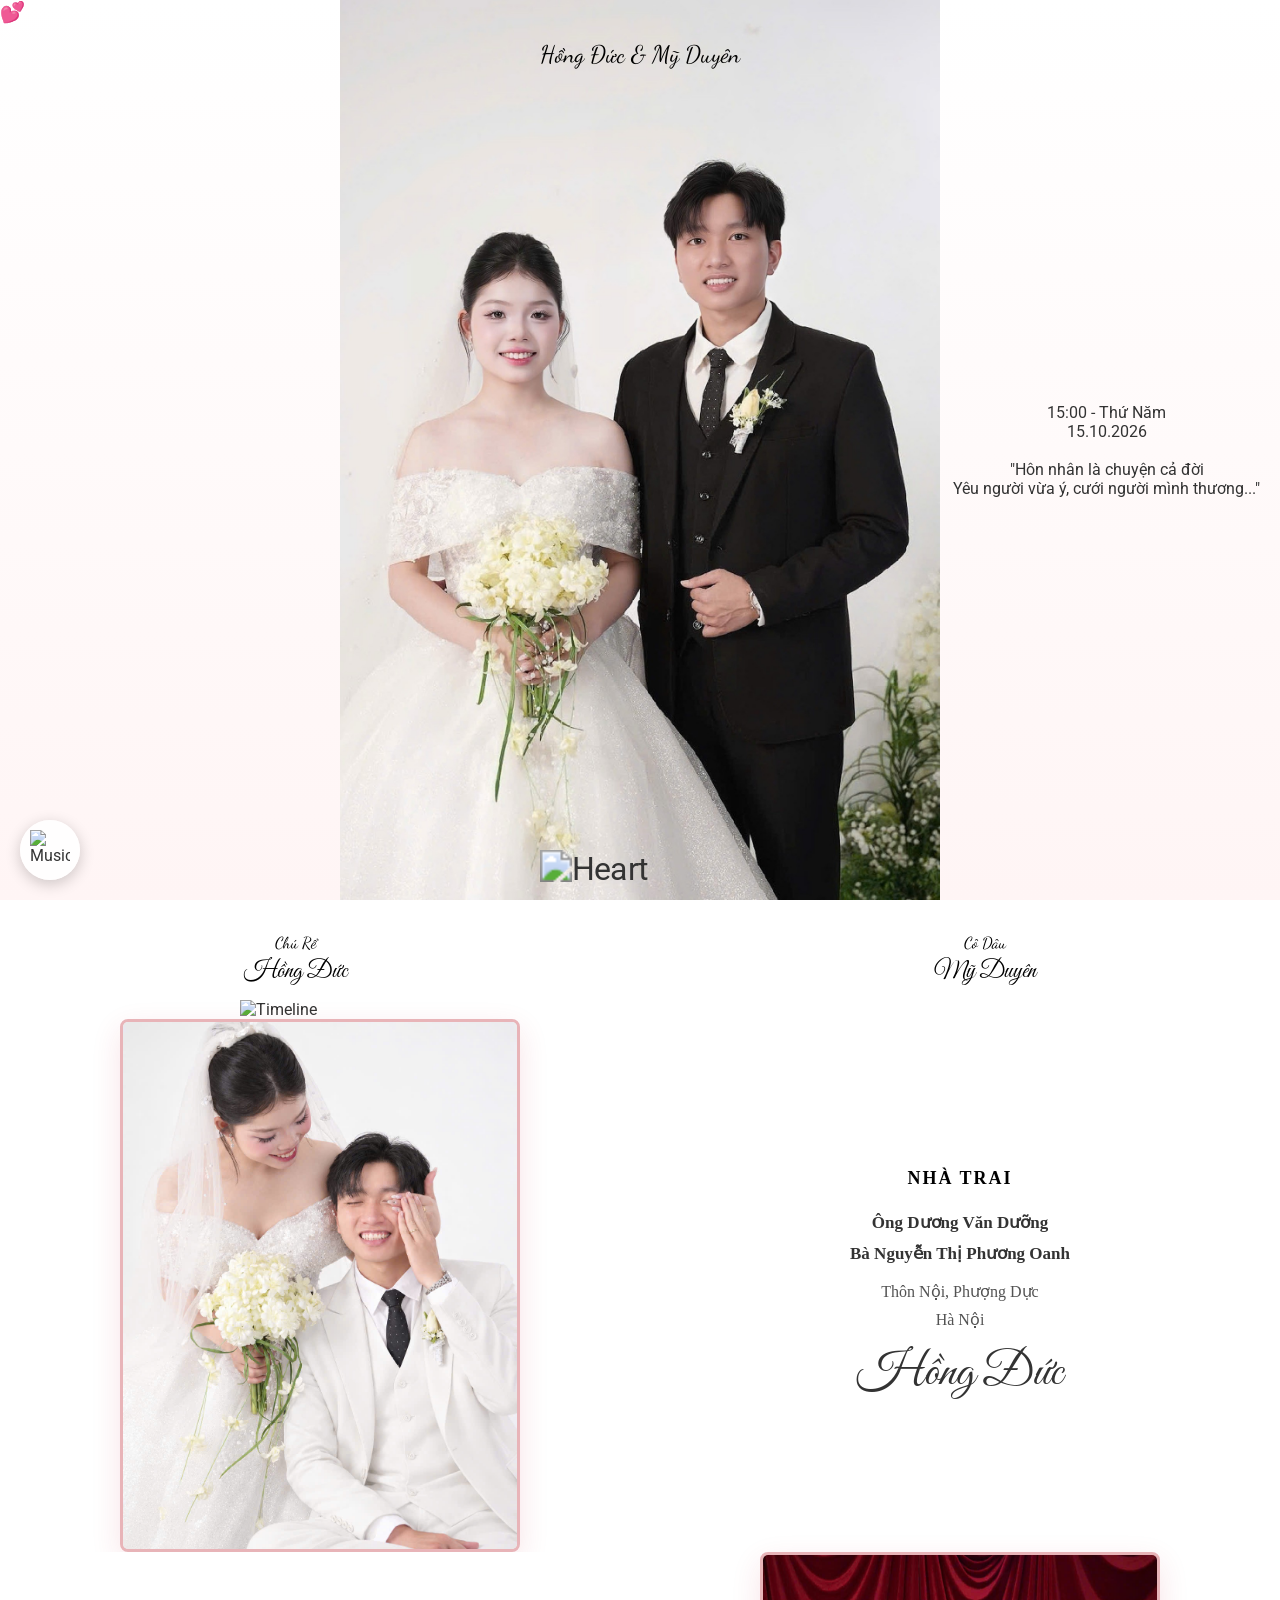
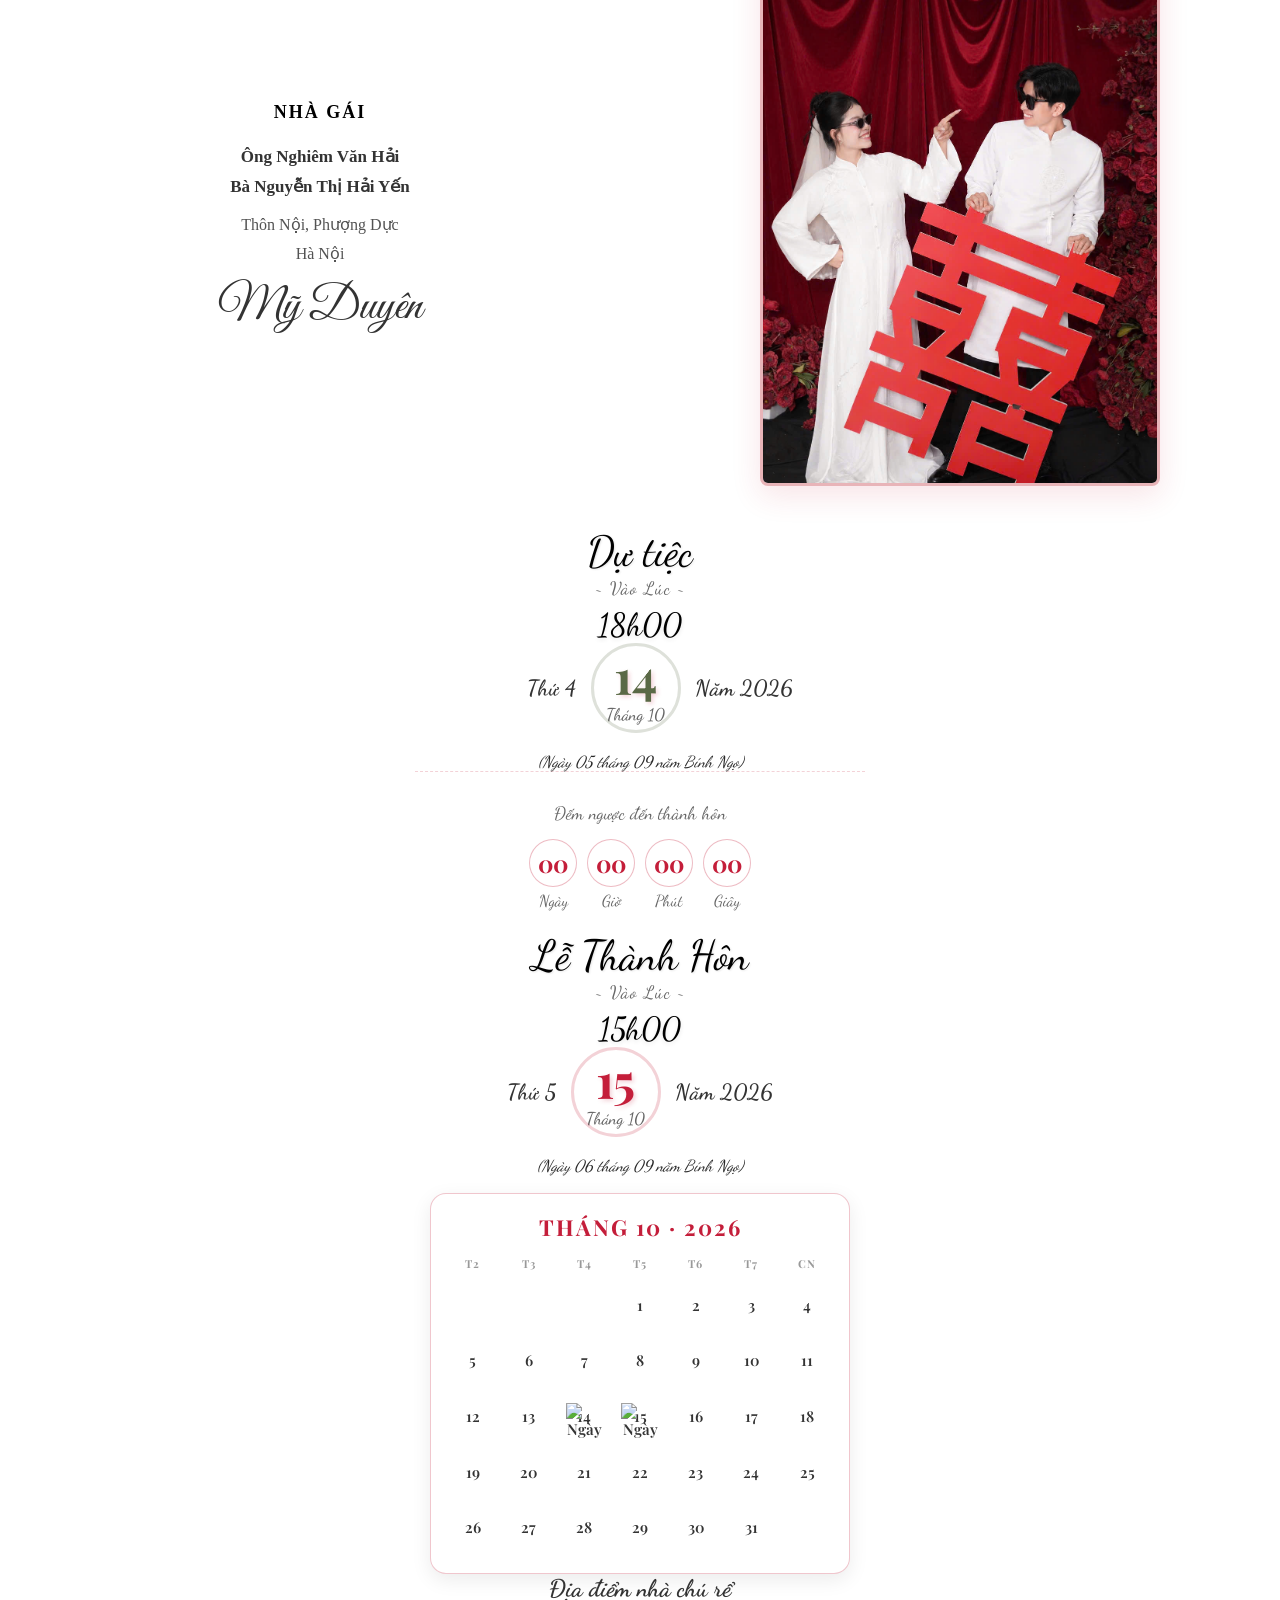
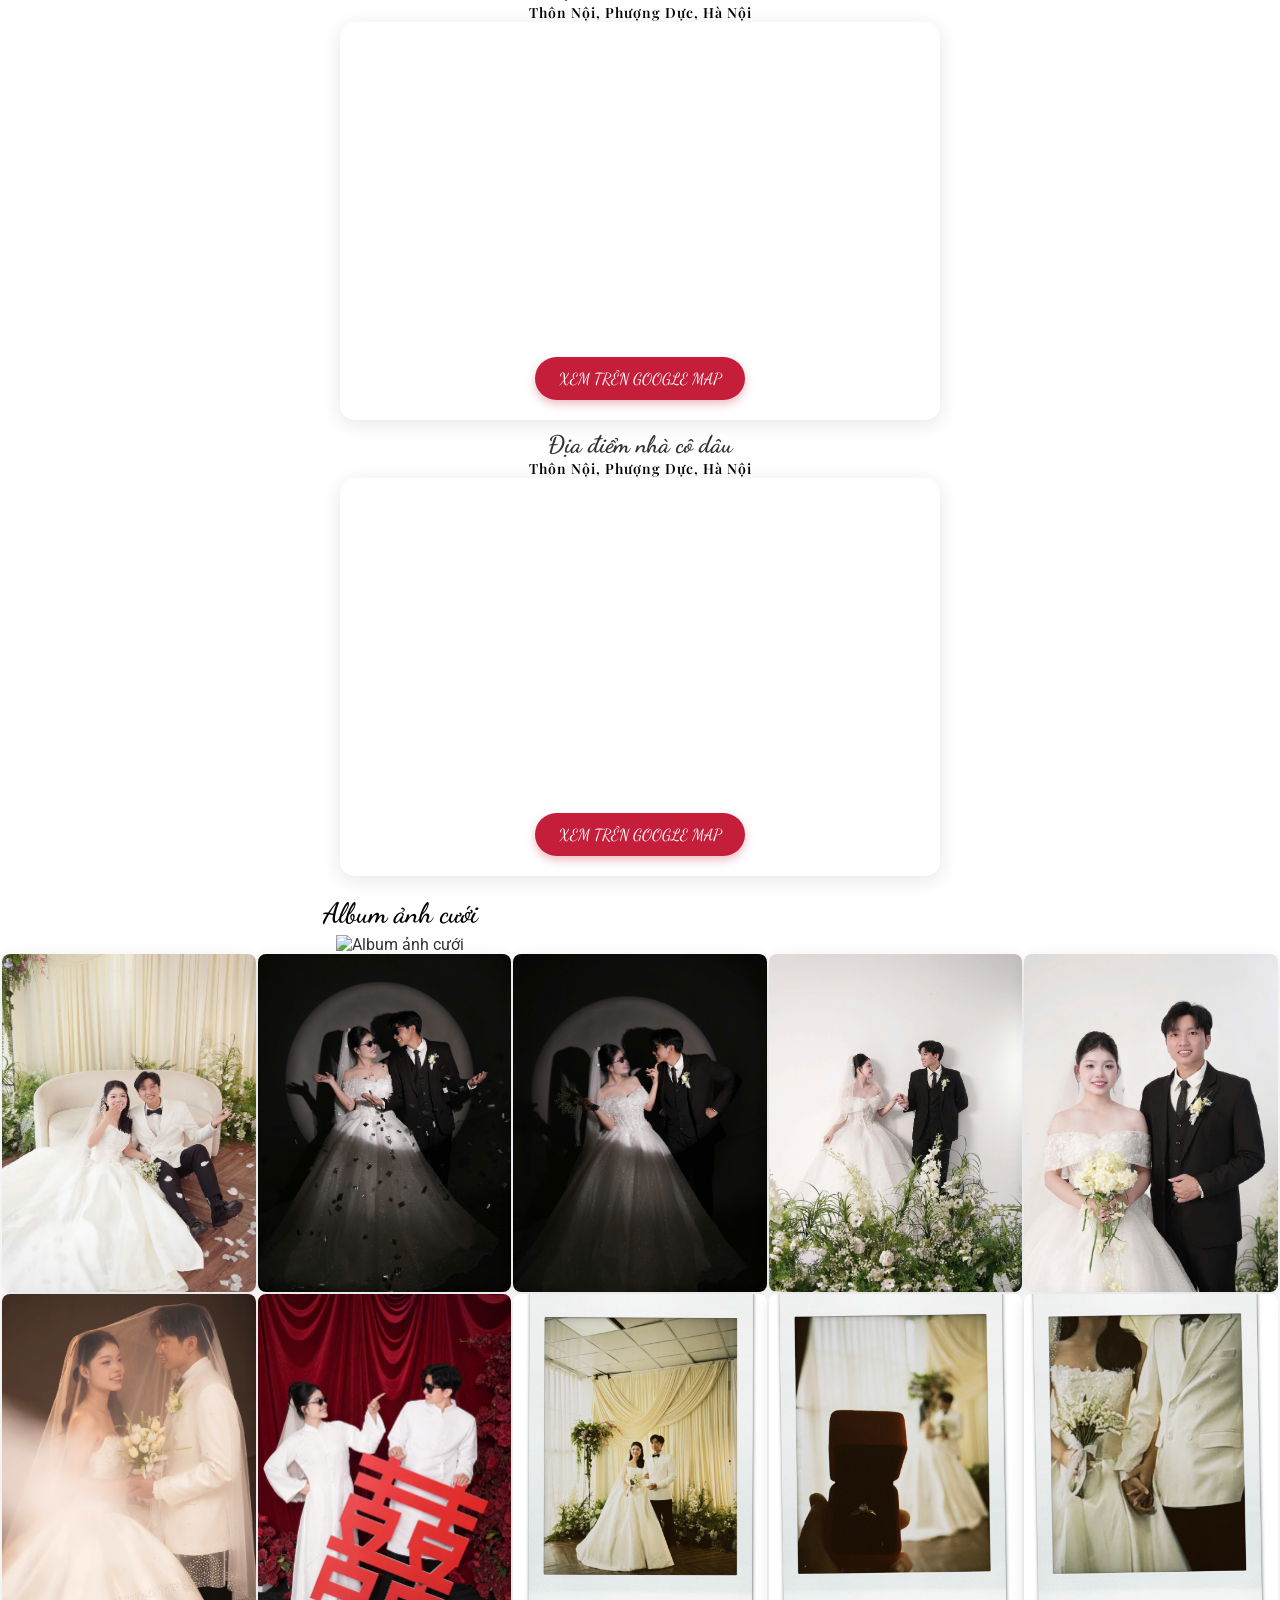
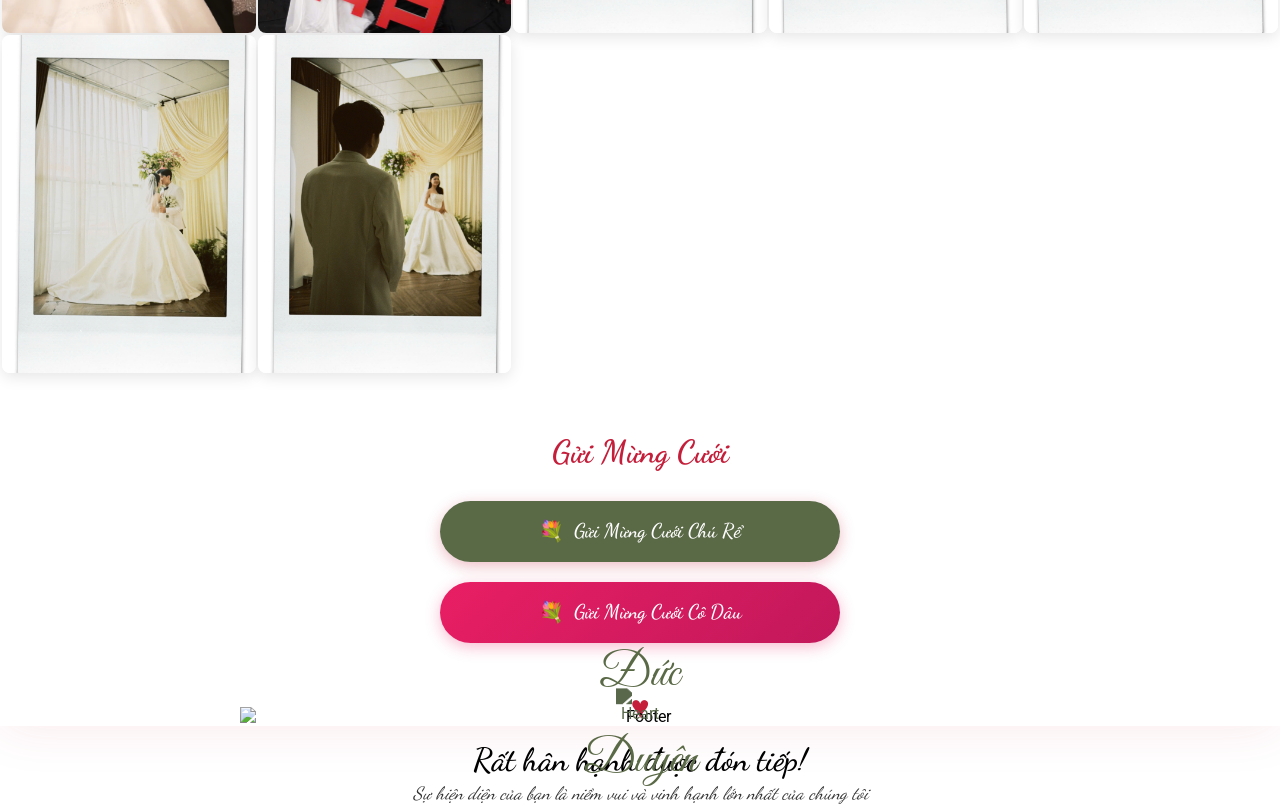
==== index.html @ 91f25817 "1" ====
<!DOCTYPE html>
<html lang="vi">
<head>
    <meta charset="UTF-8">
    <meta name="viewport" content="width=device-width, initial-scale=1.0">
    
    <!-- SEO Meta Tags -->
    <meta name="description" content="Thiệp cưới online của Đức & Duyên - 15.10.2026">
    <meta name="keywords" content="thiệp cưới, thư mời cưới, Hồng Đức, Mỹ Duyên, đám cưới 2026, wedding invitation, lễ thành hôn">
    <meta name="author" content="Dương Hồng Đức & Nghiêm Thị Mỹ Duyên">
    <meta name="robots" content="index, follow">
    
    <!-- Open Graph Meta Tags (Facebook, Messenger, LinkedIn) -->
    <meta property="og:site_name" content="Thư mời cưới Hồng Đức & Mỹ Duyên">
    <meta property="og:title" content="Thư Mời Cưới Hồng Đức & Mỹ Duyên - 15/10/2026">
    <meta property="og:description" content="Hân hạnh kính mời quý khách tham dự lễ thành hôn vào lúc 15:00 Thứ Năm, ngày 15/10/2026. Trân trọng kính mời!">
    <meta property="og:type" content="website">
    <!-- <meta property="og:url" content="https://namnvhustsoict.github.io/wedding/"> -->
    <!-- <meta property="og:image" content="https://namnvhustsoict.github.io/wedding/images/preload.jpg"> -->
    <!-- <meta property="og:image:secure_url" content="https://namnvhustsoict.github.io/wedding/images/preload.jpg"> -->
    <meta property="og:image:type" content="image/jpeg">
    <!-- <link rel="icon" href="https://namnvhustsoict.github.io/wedding/images/preload.jpg" sizes="16x16"> -->
    <meta property="og:image:alt" content="Ảnh cưới Dương Hồng Đức và Nghiêm Thị Mỹ Duyên - Lễ thành hôn 15/10/2026">
    <meta property="og:locale" content="vi_VN">
  

    <!-- Facebook App ID (Optional - helps with insights) -->
    <meta property="fb:app_id" content="">
    
    <!-- Twitter Card Meta Tags -->
    <meta name="twitter:card" content="summary_large_image">
    <meta name="twitter:title" content="Thư Mời Cưới Hồng Đức & Mỹ Duyên - 15/10/2026">
    <meta name="twitter:description" content="Hân hạnh kính mời quý khách tham dự lễ thành hôn vào lúc 15:00 Thứ Năm, ngày 15/10/2026. Trân trọng kính mời!">
    <!-- <meta name="twitter:image" content="https://namnvhustsoict.github.io/wedding/images/preload.jpg"> -->
    <meta name="twitter:image:alt" content="Ảnh cưới Dương Hồng Đức và Nghiêm Thị Mỹ Duyên">
    
    <!-- Additional Meta Tags -->
    <meta name="theme-color" content="#ffffff">
    <!-- <link rel="canonical" href="https://namnvhustsoict.github.io/wedding/"> -->
    
    <!-- Favicon -->
    <!-- <link rel="icon" type="image/jpeg" href="https://namnvhustsoict.github.io/wedding/images/preload.jpg">
    <link rel="apple-touch-icon" href="https://namnvhustsoict.github.io/wedding/images/preload.jpg"> -->
    
    <title>Thiệp Cưới - Đức & Duyên</title>
    
    <!-- Preload Critical Images -->
    <link rel="preload" as="image" href="images/1(6).jpg">



    <link rel="stylesheet" href="css/style.css">
    <link rel="preconnect" href="https://fonts.googleapis.com">
    <link rel="preconnect" href="https://fonts.gstatic.com" crossorigin>
    <link href="https://fonts.googleapis.com/css2?family=Dancing+Script:wght@400;500;600;700&family=Great+Vibes&family=Playfair+Display:wght@400;700&family=Roboto:wght@300;400;500&display=swap" rel="stylesheet">

    <style>
        /* CSS Cao cấp với đầy đủ Animation */
        * {
            margin: 0;
            padding: 0;
            box-sizing: border-box;
        }
        
        body {
            font-family: 'Roboto', sans-serif;
            background: linear-gradient(135deg, #ffffff 0%, #ffffff 100%);
            color: #333;
            overflow-x: hidden;
        }
        
        .container {
            max-width: 100%;
            margin: 0 auto;
            
            box-shadow: 0 0 50px rgba(196, 30, 58, 0.1);
            position: relative;
            transition: filter 0.5s;
        }
        
        .container.blur {
            filter: blur(10px);
        }
        
        /* Loading Overlay */
        .loading-overlay {
            position: fixed;
            top: 0;
            left: 0;
            width: 100%;
            height: 100%;
            background: #fff;
            z-index: 9999;
            display: flex;
            align-items: center;
            justify-content: center;
            flex-direction: column;
            animation: fadeOut 1s 2s forwards;
        }
        
        .loading-overlay h2 {
            font-family: 'Great Vibes', cursive;
            font-size: 48px;
            color: #c41e3a;
            margin-bottom: 20px;
            animation: pulse 2s infinite;
        }
        
        .loader {
            width: 50px;
            height: 50px;
            border: 4px solid #f3f3f3;
            border-top: 4px solid #c41e3a;
            border-radius: 50%;
            animation: spin 1s linear infinite;
        }
        
        .countdown-inline .separator {
            color: #999;
            margin: 0 6px;
        }
        
        @keyframes fadeInUp {
            from {
                opacity: 0;
                transform: translateY(30px);
            }
            to {
                opacity: 1;
                transform: translateY(0);
            }
        }
        
        @keyframes pulseText {
            0%, 100% {
                opacity: 0.6;
                transform: scale(1);
            }
            50% {
                opacity: 1;
                transform: scale(1.05);
            }
        }
        
        /* Button để đóng popup sau khi xem */
        .btn-close-popup {
            background: #c41e3a;
            color: #fff;
            padding: 15px 50px;
            border: none;
            border-radius: 50px;
            font-size: 18px;
            font-weight: 500;
            cursor: pointer;
            position: absolute;
            bottom: 30px;
            left: 50%;
            transform: translateX(-50%);
            opacity: 0;
            visibility: hidden;
            transition: all 0.5s;
            box-shadow: 0 5px 20px rgba(196, 30, 58, 0.5);
        }
        
        .btn-close-popup:hover {
            background: #a01830;
            transform: translateX(-50%) scale(1.05);
        }
        
        .envelope-container.opened ~ .btn-close-popup {
            opacity: 1;
            visibility: visible;
            animation: slideUpFade 0.8s 1s backwards;
        }
        
        @keyframes slideUpFade {
            from {
                opacity: 0;
                transform: translateY(20px);
            }
            to {
                opacity: 1;
                transform: translateY(0);
            }
        }
        
        .btn-open {
            background: #c41e3a;
            color: #fff;
            padding: 12px 40px;
            border: none;
            border-radius: 30px;
            font-size: 16px;
            cursor: pointer;
            margin-top: 20px;
            transition: all 0.3s;
            position: relative;
            z-index: 20;
            animation: pulseButton 1.5s infinite;
            box-shadow: 0 4px 15px rgba(196, 30, 58, 0.3);
        }
        
        .btn-open:hover {
            background: #a01830;
            transform: scale(1.1);
            animation: none;
            box-shadow: 0 6px 20px rgba(196, 30, 58, 0.6);
        }
        
        @keyframes pulseButton {
            0%, 100% {
                transform: scale(1);
                box-shadow: 0 4px 15px rgba(196, 30, 58, 0.3);
            }
            50% {
                transform: scale(1.05);
                box-shadow: 0 6px 20px rgba(196, 30, 58, 0.6);
            }
        }
        
        /* Floating Hearts Background */
        .hearts-container {
            position: fixed;
            top: 0;
            left: 0;
            width: 100%;
            height: 100%;
            pointer-events: none;
            overflow: hidden;
            z-index: 1;
        }
        
        .heart {
            position: absolute;
            font-size: 20px;
            color: rgba(196, 30, 58, 0.3);
            animation: floatHeart 10s infinite ease-in-out;
        }
        
        
        
        /* Hero Section - Giống thiệp_opened.png */
        .hero {
            background: linear-gradient(to bottom, #fff 0%, #fff5f5 100%);
            min-height: 100vh;
            display: flex;
            flex-direction: column;
            justify-content: center;
            align-items: center;
            text-align: center;
            padding: 40px 20px;
            position: relative;
        }
        
        /* Góc trang trí chữ Hỷ */
        .hero-corners {
            position: absolute;
            width: 100%;
            height: 100%;
            pointer-events: none;
        }
        
        .corner-decoration {
            position: absolute;
            font-size: 80px;
            color: rgba(212, 175, 55, 0.3);
            font-family: serif;
        }
        
        .corner-decoration.top-left {
            top: 20px;
            left: 20px;
        }
        
        .corner-decoration.top-right {
            top: 20px;
            right: 20px;
        }
        
      
        
        .hero-title {
            font-family: 'Playfair Display', serif;
            font-size: 32px;
            font-weight: 400;
            letter-spacing: 3px;
            color: #333;
            margin-bottom: 15px;
            animation: fadeInDown 1s;
        }
        
        /* Hero Section - Thiết kế với ảnh nền */
        .hero {
            position: relative;
            min-height: 100vh;
            display: flex;
            align-items: flex-end !important;
            justify-content: center;
            overflow: hidden;
        }
        
        .hero-background-image {
            position: absolute;
            top: 0;
            left: 0;
            width: 100%;
            height: 100%;
            z-index: 0;
        }
        
        .hero-background-image img {
            width: 100%;
            height: 100%;
            object-fit: cover;
            object-position: center;
        }
        
        /* Desktop landscape - Ảnh dọc fill theo chiều cao */
        @media (min-width: 769px) and (orientation: landscape) {
            .hero-background-image img {
                width: auto;
                height: 100%;
               
                object-fit: cover;
                object-position: center;
            }
        }
        
        .hero-overlay {
            position: absolute;
            top: 0;
            left: 0;
            width: 100%;
            height: 100%;
            background: rgba(0, 0, 0, 0.15);
            z-index: 1;
        }
        
        .hero-gradient-bottom {
            position: absolute;
            bottom: 0;
            left: 0;
            width: 100%;
            height: 70%;
            background: linear-gradient(to top, rgba(0, 0, 0, 0.85) 0%, rgba(0, 0, 0, 0.6) 40%, transparent 100%);
            z-index: 2;
        }
        
        /* Hero Names at Top */
        .hero-names-top {
            position: absolute;
            top: 40px;
            left: 0;
            right: 0;
            width: 100%;
            text-align: center;
            z-index: 3;
             color: #000;
            text-shadow: 0 2px 10px ,rgba(105, 105, 105, 0.5);
        }
        
        .hero-names-top .wedding-label {
        
            font-family: 'Great Vibes', cursive;
            font-size: 20px;
            font-weight: 400;
            letter-spacing: 2px;
            color: #4b4b4b;
        }
        
        .hero-names-top .bride-groom {
            font-family: 'Dancing Script', cursive;
            font-size: 24px;
            margin-bottom: 5px;
            animation: fadeInDown 1.2s ease-out;
        }
        
        .hero-names-top .wedding-symbol {
            font-size: 20px;
            margin: 0 15px;
            color: #000;
            animation: pulse 2s infinite;
        }
        
        
        .section {
            padding: 0px 0px;
        }
        
        .section-title {
            font-family: 'Playfair Display', serif;
            font-size: 32px;
            text-align: center;
            margin-bottom: 20px;
            color: #ffffff;
        }
        
        /* Parents Info */
        .parents-layout {
            display: flex;
            align-items: center;
            justify-content: space-between;
        
        }
        
        .parent-section {
            flex: 1;
            text-align: center;
        }
        
        .parent-header {
            font-family: 'Times New Roman', Times, serif;
            font-size: 16px;
            font-weight: bold;
            color: #333;
            margin-bottom: 15px;
            letter-spacing: 1px;
        }
        
        .parent-name {
            font-family: 'Times New Roman', Times, serif;
            font-size: 15px;
            font-weight: bold;
            color: #333;
           
        }
        
        .parent-address {
            font-family: 'Times New Roman', Times, serif;
            font-size: 13px;
            color: #666;
          
        }
        
        .couple-role {
            margin-top: 20px;
        }
        
        .role-label {
            font-family: 'Times New Roman', Times, serif;
            font-size: 12px;
            color: #8d8d8d;
            margin-bottom: 5px;
        }
        
        .name-script {
            font-family: 'Great Vibes', cursive;
            font-size: 24px;
            color: #000000;
            margin-top: 5px;
        }
        
        .heart-divider {
            flex: 0 0 auto;
            display: flex;
            align-items: center;
            justify-content: center;
            margin: 0 0px;
        }
        
        .heart-image {
            width: 100px;
            height: 100px;
            object-fit: cover;
            transform: scale(2);

        }
        
        /* Event Details */
        .event-info {
            background: #f9f9f9;
            padding: 30px;
            border-radius: 10px;
            margin: 20px 0;
            border-left: 4px solid #c41e3a;
        }
        
        .event-info h3 {
            color: #c41e3a;
            margin-bottom: 15px;
            font-size: 20px;
        }
        
        .event-info p {
            margin: 10px 0;
            line-height: 1.6;
        }
        
        /* Gallery */
        .gallery-grid {
            display: grid;
            grid-template-columns: repeat(auto-fill, minmax(250px, 1fr)); /* Auto responsive */
            gap: 2px;
            margin-bottom: 20px;
            padding: 0px 2px;
            opacity: 0;
            transform: translateY(30px);
            transition: opacity 0.8s ease-out, transform 0.8s ease-out;
        }
        
        .gallery-grid.visible {
            opacity: 1;
            transform: translateY(0);
        }
        
        /* Mobile: 2 cột */
        @media (max-width: 768px) {
            .gallery-grid {
                grid-template-columns: repeat(2, 1fr);
            }
        }
        
        .gallery-item {
            position: relative;
            overflow: hidden;
            aspect-ratio: 3/4;
            cursor: pointer;
            box-shadow: 0 4px 15px rgba(0,0,0,0.1);
            border-radius: 8px;
        }
        
        .gallery-item:hover {
            transform: translateY(-8px) scale(1.02);
            box-shadow: 0 12px 35px rgba(196, 30, 58, 0.4);
            z-index: 10;
        }
        
        .gallery-item img {
            width: 100%;
            height: 100%;
            object-fit: cover;
            transition: transform 0.5s;
            display: block; /* Đảm bảo ảnh luôn hiện */
            opacity: 1 !important; /* Force hiện ảnh */
        }
        
        .gallery-item:hover img {
            transform: scale(1.15);
        }
        
        .gallery-item::after {
            content: '🔍';
            position: absolute;
            top: 50%;
            left: 50%;
            transform: translate(-50%, -50%);
            font-size: 40px;
            color: #fff;
            opacity: 0;
            transition: opacity 0.3s;
        }
        
        .gallery-item:hover::after {
            opacity: 1;
        }
        
        /* Lightbox Popup */
        .lightbox {
            position: fixed;
            top: 0;
            left: 0;
            width: 100%;
            height: 100%;
            background: rgba(255, 255, 255, 0.5);
            backdrop-filter: blur(10px);
            -webkit-backdrop-filter: blur(10px);
            z-index: 9997;
            display: none;
            align-items: center;
            justify-content: center;
            animation: fadeIn 0.3s;
        }
        
        .lightbox.active {
            display: flex;
        }
        
        .lightbox-content {
            position: relative;
            max-width: 90%;
            max-height: 90%;
            animation: zoomIn 0.4s;
        }
        
        .lightbox-content img {
            max-width: 100%;
            max-height: 90vh;
            border-radius: 10px;
            box-shadow: 0 0 50px rgba(255, 255, 255, 0.3);
        }
        
        .lightbox-close {
            position: absolute;
            top: -40px;
            right: 0;
            background: #c41e3a;
            color: #fff;
            width: 40px;
            height: 40px;
            border-radius: 50%;
            display: flex;
            align-items: center;
            justify-content: center;
            cursor: pointer;
            font-size: 24px;
            transition: all 0.3s;
        }
        
        .lightbox-close:hover {
            background: #fff;
            color: #c41e3a;
            transform: rotate(90deg);
        }
        
        .lightbox-nav {
            position: absolute;
            top: 50%;
            transform: translateY(-50%);
            background: rgba(255, 255, 255, 0.2);
            color: #fff;
            width: 50px;
            height: 50px;
            border-radius: 50%;
            display: flex;
            align-items: center;
            justify-content: center;
            cursor: pointer;
            font-size: 24px;
            transition: all 0.3s;
        }
        
        .lightbox-nav:hover {
            background: #c41e3a;
        }
        
        .lightbox-prev { left: 20px; }
        .lightbox-next { right: 20px; }
        
        /* Form */
        .rsvp-form {
            max-width: 400px;
            margin: 0 auto;
        }
        
        .form-group {
            margin-bottom: 20px;
        }
        
        .form-group label {
            display: block;
            margin-bottom: 8px;
            font-weight: 500;
            color: #333;
        }
        
        .form-group input,
        .form-group select,
        .form-group textarea {
            width: 100%;
            padding: 12px;
            border: 2px solid #ddd;
            border-radius: 5px;
            font-size: 14px;
            transition: border-color 0.3s;
        }
        
        .form-group input:focus,
        .form-group select:focus,
        .form-group textarea:focus {
            border-color: #c41e3a;
            outline: none;
        }
        
        .btn-submit {
            background: #c41e3a;
            color: #fff;
            padding: 15px 40px;
            border: none;
            border-radius: 50px;
            font-size: 16px;
            font-weight: 500;
            cursor: pointer;
            width: 100%;
            transition: background 0.3s;
        }
        
        .btn-submit:hover {
            background: #a01830;
        }
        

        
        /* Music Button */
        .music-toggle {
            position: fixed;
            bottom: 20px;
            left: 20px;
            width: 60px;
            height: 60px;
            background: rgba(255, 255, 255, 0.9);
            border-radius: 50%;
            display: flex;
            align-items: center;
            justify-content: center;
            cursor: pointer;
            box-shadow: 0 4px 15px rgba(0,0,0,0.2);
            z-index: 1000;
            transition: transform 0.3s;
        }
        
        .music-toggle:hover {
            transform: scale(1.1);
        }
        
        .music-toggle img {
            width: 40px;
            height: 40px;
        }
        
        /* Footer */
        .footer {
            background: #ffffff;
            color: #000000;
            text-align: center;
            padding: 0px 20px;
        }
        
        .footer h3 {
            font-family: 'Playfair Display', serif;
            font-size: 28px;
          
            color: #000000;
        }
        
        /* Gift Popup */
        .gift-popup {
            position: fixed;
            top: 0;
            left: 0;
            width: 100%;
            height: 100%;
            background: rgba(0, 0, 0, 0.8);
            z-index: 9996;
            display: none;
            align-items: center;
            justify-content: center;
        }
        
        .gift-popup.active {
            display: flex;
            animation: fadeIn 0.3s;
        }
        
        .gift-content {
            background: #fff;
            padding: 10px;
            border-radius: 20px;
            max-width: 400px;
            width: 90%;
            position: relative;
            animation: slideUp 0.5s;
            box-shadow: 0 10px 50px rgba(0,0,0,0.3);
        }
        
        .gift-close {
            position: absolute;
            top: 15px;
            right: 15px;
            background: #c41e3a;
            color: #fff;
            width: 30px;
            height: 30px;
            border-radius: 50%;
            display: flex;
            align-items: center;
            justify-content: center;
            cursor: pointer;
            font-size: 20px;
            transition: all 0.3s;
        }
        
        .gift-close:hover {
            transform: rotate(90deg);
            background: #a01830;
        }
        
        /* Animations */
        @keyframes fadeIn {
            from { opacity: 0; }
            to { opacity: 1; }
        }
        
        @keyframes fadeOut {
            to { 
                opacity: 0;
                visibility: hidden;
            }
        }
        
        @keyframes fadeInDown {
            from {
                opacity: 0;
                transform: translateY(-50px);
            }
            to {
                opacity: 1;
                transform: translateY(0);
            }
        }
        
        @keyframes slideUp {
            from { 
                opacity: 0;
                transform: translateY(50px);
            }
            to { 
                opacity: 1;
                transform: translateY(0);
            }
        }
        
        @keyframes zoomIn {
            from {
                opacity: 0;
                transform: scale(0.5);
            }
            to {
                opacity: 1;
                transform: scale(1);
            }
        }
        
        @keyframes bounceIn {
            0% {
                opacity: 0;
                transform: scale(0.3);
            }
            50% {
                transform: scale(1.05);
            }
            70% {
                transform: scale(0.9);
            }
            100% {
                opacity: 1;
                transform: scale(1);
            }
        }
        
        @keyframes pulse {
            0%, 100% {
                transform: scale(1);
            }
            50% {
                transform: scale(1.1);
            }
        }
        
        @keyframes spin {
            0% { transform: rotate(0deg); }
            100% { transform: rotate(360deg); }
        }
        
        @keyframes floatHeart {
            0% {
                transform: translateY(100vh) rotate(0deg);
                opacity: 0;
            }
            10% {
                opacity: 1;
            }
            90% {
                opacity: 1;
            }
            100% {
                transform: translateY(-100px) rotate(360deg);
                opacity: 0;
            }
        }
        
        @keyframes breathe {
            0%, 100% {
                opacity: 0.3;
            }
            50% {
                opacity: 0.6;
            }
        }
        
        @keyframes sealGlow {
            0%, 100% {
                filter: drop-shadow(0 0 10px rgba(212, 175, 55, 0.5));
            }
            50% {
                filter: drop-shadow(0 0 20px rgba(212, 175, 55, 1));
            }
        }
        
        @keyframes slideInFromLeft {
            from {
                opacity: 0;
                transform: translateX(-100px);
            }
            to {
                opacity: 1;
                transform: translateX(0);
            }
        }
        
        @keyframes slideInFromRight {
            from {
                opacity: 0;
                transform: translateX(100px);
            }
            to {
                opacity: 1;
                transform: translateX(0);
            }
        }
        
        /* Scroll Animation */
        .scroll-reveal {
            opacity: 0;
            transform: translateY(50px);
            transition: all 0.8s ease-out;
        }
        
        .scroll-reveal.active {
            opacity: 1;
            transform: translateY(0);
        }
        
        /* Gallery Item Animations - MỚI */
        .gallery-item {
            opacity: 0;
            transform: scale(0.8);
            transition: opacity 0.6s ease-out, transform 0.6s ease-out;
        }
        
        .gallery-item.visible {
            opacity: 1;
            transform: scale(1);
        }
        
        /* Animation cho từng item với delay khác nhau */
        .gallery-item:nth-child(1) { transition-delay: 0s; }
        .gallery-item:nth-child(2) { transition-delay: 0.1s; }
        .gallery-item:nth-child(3) { transition-delay: 0.2s; }
        .gallery-item:nth-child(4) { transition-delay: 0.3s; }
        .gallery-item:nth-child(5) { transition-delay: 0.4s; }
        .gallery-item:nth-child(6) { transition-delay: 0.5s; }
        .gallery-item:nth-child(7) { transition-delay: 0.6s; }
        .gallery-item:nth-child(8) { transition-delay: 0.7s; }
        .gallery-item:nth-child(9) { transition-delay: 0.8s; }
        .gallery-item:nth-child(10) { transition-delay: 0.9s; }
        .gallery-item:nth-child(11) { transition-delay: 1s; }
        .gallery-item:nth-child(12) { transition-delay: 1.1s; }
        .gallery-item:nth-child(13) { transition-delay: 1.2s; }
        
        /* Parent Section Animations */
        .parent-section {
            opacity: 0;
        }
        
        .parent-section.slide-in-left {
            animation: slideInFromLeft 1s ease-out forwards;
        }
        
        .parent-section.slide-in-right {
            animation: slideInFromRight 1s ease-out forwards;
        }

        /* Parent Info Section */
        .parent-info-section {
            width: 100%;
            padding: 0;
            background: #ffffff;
            display: flex;
            align-items: stretch;
            justify-content: center;
        }

        .parent-info-container {
            display: flex;
            flex-direction: row;
            width: 100%;
            max-width: 100%;
            height: auto;
            align-items: stretch;
        }

        .parent-info-left {
            flex: 0 0 50%;
            width: 50%;
            display: flex;
            align-items: center;
            justify-content: center;
           
            flex-direction: column;
            justify-content: center;
            text-align: center;
        }

        .parent-info-image-frame {
            width: 100%;
            max-width: 400px;
            aspect-ratio: 3/4;
            border: 3px solid #e8b4b8;
            border-radius: 8px;
            overflow: hidden;
            box-shadow: 0 10px 30px rgba(196, 30, 58, 0.12);
            background: #f5f5f5;
        }

        .parent-info-image {
            width: 100%;
            height: 100%;
            object-fit: cover;
            display: block;
        }

        .parent-info-right {
            flex: 0 0 50%;
            width: 50%;
            display: flex;
            flex-direction: column;
            justify-content: center;
            text-align: center;
             align-items: center;
        }

        /* Phần 1: Thông tin gia đình */
        .parent-info-family {
            display: flex;
            flex-direction: column;
            text-align: center;
        }

        .parent-info-label {
            font-family: 'Times New Roman', Times, serif;
            font-size: 18px;
            letter-spacing: 2px;
            color: #000000;
            font-weight: 700;
            text-transform: uppercase;
        }

        .parent-info-parent-name {
            font-family: 'Times New Roman', Times, serif;
            font-size: 17px;
            color: #333;
            font-weight: 600;
            line-height: 1.8;
        }

        .parent-info-address {
            font-family: 'Times New Roman', Times, serif;
            font-size: 16px;
            color: #535353;
            line-height: 1.8;
            margin-top: 8px;
        }

        /* Phần 2: Tiêu đề và tên chú rể */
        .parent-info-couple {
            display: flex;
            flex-direction: column;
            gap: 8px;
            margin-top: 10px;
            text-align: center;
        }

        .parent-info-role {
            font-family: 'Dancing Script', cursive;
            font-size: 16px;
            color: #000000;
            font-weight: 400;
        }

        .parent-info-groom-name {
            font-family: 'Great Vibes', cursive;
            font-size: 48px;
            color: #333;
            font-weight: 400;
            line-height: 1.2;
        }

        /* Responsive for Parent Info */
        @media (max-width: 768px) {
            .parent-info-section {
                padding: 0;
            }

            .parent-info-container {
                flex-direction: row;
            }

            .parent-info-left {
                flex: 1;
                width: 50%;
               
                order: -1;
            }

            .parent-info-right {
                flex: 1;
                width: 50%;
               
            }

            .parent-info-image-frame {
                max-width: 280px;
            }

            .parent-info-groom-name {
                font-size: 36px;
            }

            .parent-info-label {
                font-size: 15px;
            }

            .parent-info-parent-name {
                font-size: 14px;
            }

            .parent-info-address {
                font-size: 14px;
            }
        }

        @media (max-width: 480px) {

            .parent-info-groom-name {
                font-size: 30px;
            }

            .parent-info-image-frame {
                max-width: 240px;
            }
        }
        
        /* Responsive */
        
        /* Desktop - Large screens */
        @media (min-width: 1200px) {
            .container {
                max-width: 100%;
            }
            
            .hero-title {
                font-size: 36px;
            }
            
            .hero-subtitle {
                font-size: 64px;
            }
            
            .hero-date {
                font-size: 56px;
            }
            
            .hero-year {
                font-size: 40px;
            }
            
            .section-title {
                font-size: 36px;
            }
            
            .envelope-container {
                max-width: 400px;
                margin-top: 100px;
            }
        }
        
        /* Laptop/Desktop - Medium screens */
        @media (min-width: 768px) and (max-width: 1199px) {
            .container {
                 max-width: 100%;
            }
            
            .envelope-container {
                max-width: 350px;
                margin-top: 80px;
            }
            
            .hero-envelope {
                max-width: 450px;
            }
            
            .section {
                padding: 0px 0px;
            }
        }
        
        /* Tablet - Medium screens */
        @media (max-width: 767px) {
            .container {
                max-width: 100%;
            }
            
            .hero {
                align-items: flex-end !important;
            }
            

            
            .hero-watermark {
                font-size: 9px;
                letter-spacing: 2px;
            }
            
            .section-title {
                font-size: 28px;
            }
            
            .section {
                padding: 0px 0px;
            }
            
            .envelope-container {
                max-width: 380px;
            }
            
            .parents-grid {
                gap: 15px;
            }
        }
        
        /* Mobile - Small screens */
        @media (max-width: 480px) {
            .container {
                box-shadow: none;
                max-width: 100%;
            }
        
            .hero {
                padding: 30px 15px;
            }
            
            .hero-title {
                font-size: 24px;
                letter-spacing: 2px;
            }
            
            .hero-subtitle {
                font-size: 40px;
            }
            
            .hero-envelope {
                max-width: 320px;
            }
            
            .hero-names {
                gap: 15px;
                flex-wrap: wrap;
            }
            
            .hero-names .divider {
                width: 60px;
            }
            
            .hero-names .name {
                font-size: 28px;
            }
            
            .hero-watermark {
                font-size: 8px;
                letter-spacing: 1.5px;
                top: 15px;
            }
            
            .corner-decoration {
                font-size: 60px;
            }
            
            .section {
                padding: 0px px;
            }
            
            .section-title {
                font-size: 26px;
            }
            
            .hero-names-top {
                top: 20px;
            }
            
            
            .hero-names-top .bride-groom {
                font-size: 28px;
            }
            
            .hero-names-top .wedding-symbol {
                font-size: 16px;
                margin: 0 10px;
            }
            
            .envelope-container {
                max-width: 320px;
                width: 85%;
            }
            
            .parents-layout {
                flex-direction: row;
                gap: 0px;
                align-items: center;
                margin-top: 20px;
            }
            
            .parent-section {
                flex: 1;
             

            }
            
            .heart-image {
                width: 40px;
                height: 40px;
                object-fit: cover;
                transform: scale(2);
            }
            
            .parent-header {
                font-size: 12px;
            }
                   
            
            .event-info {
                padding: 20px;
            }
            
            .event-info h3 {
                font-size: 18px;
            }
            
            .event-info p {
                font-size: 14px;
            }
            
        
            .rsvp-form {
                padding: 0 10px;
            }
            
            .form-group input,
            .form-group select,
            .form-group textarea {
                padding: 10px;
                font-size: 13px;
            }
            
            .btn-submit {
                padding: 12px 30px;
                font-size: 15px;
            }
            
           
            
            .music-toggle {
                width: 50px;
                height: 50px;
                bottom: 15px;
                left: 15px;
            }
            
            .music-toggle img {
                width: 30px;
                height: 30px;
            }
            
            .footer h3 {
                font-size: 24px;
            }
            
            .footer div {
                font-size: 28px;
            }
            
            
            
            .lightbox-nav {
                width: 40px;
                height: 40px;
                font-size: 20px;
            }
            
            .lightbox-prev { left: 10px; }
            .lightbox-next { right: 10px; }
        }
        
        /* Mobile - Extra small screens */
        @media (max-width: 360px) {
            .hero {
                align-items: flex-end !important;
            }
            

            .hero-title {
                font-size: 22px;
            }
            
            .hero-subtitle {
                font-size: 36px;
            }
            
            .hero-envelope {
                max-width: 280px;
            }
            
            .hero-names .name {
                font-size: 24px;
            }
            
            .hero-date {
                font-size: 32px;
            }
            
            .hero-year {
                font-size: 24px;
            }
            
            .section-title {
                font-size: 24px;
            }
            
            .envelope-container {
                max-width: 280px;
            }
            
            .hero-names-top {
                top: 15px;
            }
            
            .hero-names-top .bride-groom {
                font-size: 24px;
            }
            
            .hero-names-top .wedding-symbol {
                font-size: 14px;
                margin: 0 8px;
            }

        }

        /* Force countdown-inline children to lay out horizontally
           We use !important here to override external stylesheet rules
           since the user requested changes only inside this file. */
        .countdown-container, #countdownContainer {
            background: transparent !important;
            padding: 0 !important;
            box-shadow: none !important;
            border-radius: 0 !important;
        }

        .countdown-inline {
            display: flex !important;
            flex-direction: row !important;
            gap: 14px !important;
            align-items: center !important;
            justify-content: center !important;
            flex-wrap: nowrap !important;
        }

        .countdown-inline .countdown-item {
            display: flex !important;
            flex-direction: column !important;
            align-items: center !important;
            justify-content: center !important;
            margin: 0 !important;
            position: relative !important; /* for absolute positioning of label */
        }

        /* Smaller circles, tighter typography, and stacking so labels are not hidden
           These are document-level overrides (use !important to beat external stylesheet). */
        .countdown-inline .countdown-item {
            --size: 86px !important; /* smaller circle diameter */
            width: var(--size) !important;
            height: var(--size) !important;
            margin: 0 6px !important;
        }

        .countdown-inline .countdown-item strong {
            font-size: 20px !important; /* number size */
            line-height: 1 !important;
            padding: 0 !important;
            margin: 0 !important;
            position: absolute !important; /* center in circle */
            top: 50% !important;
            left: 50% !important;
            transform: translate(-50%, -50%) !important;
            text-align: center !important;
            width: auto !important;
            min-width: 0 !important;
        }

        .countdown-inline .countdown-item small {
            font-size: 11px !important; /* label size */
            color: rgba(0,0,0,0.55) !important;
            position: absolute !important; /* pin to bottom */
            bottom: 10% !important;
            left: 50% !important;
            transform: translateX(-50%) !important;
        }

        /* Keep the translucent band but ensure it's behind content */
        .countdown-inline .countdown-item::after {
            height: 28% !important;
            bottom: 6% !important;
            left: 8% !important;
            right: 8% !important;
           
            z-index: 0 !important; /* behind */
        }

        /* Ensure visible foreground for number + label */
        .countdown-inline .countdown-item > * {
            position: relative !important;
            z-index: 1 !important;
        }

        /* Mobile: even smaller */
        @media (max-width: 480px) {
            .countdown-inline .countdown-item { --size: 64px !important; }
            .countdown-inline .countdown-item strong { font-size: 16px !important; }
            .countdown-inline .countdown-item small { font-size: 10px !important; margin-top: 6px !important; }
            .countdown-inline { gap: 10px !important; }
        }

        /* Door Opening Animation */
        .door-overlay {
            position: fixed;
            top: 0;
            left: 0;
            width: 100%;
            height: 100%;
            z-index: 10000;
            display: flex;
        }

        .door {
            position: absolute;
            top: 0;
            width: 100%;
            height: 100%;
            background-size: cover;
            background-position: center;
            display: flex;
            align-items: center;
            justify-content: center;
            overflow: hidden;
        }

        .door-left {
            left: 0;
            background-image: url('image2/door.png');
           
            animation: openDoorLeft 1.5s ease-in-out forwards;
            animation-delay: 0.5s;
        }

        .door-right {
            right: 0;
            background-image: url('image2/door-right.png');
           
            animation: openDoorRight 1.5s ease-in-out forwards;
            animation-delay: 0.5s;
        }

        @keyframes openDoorLeft {
            0% {
                transform: translateX(0%);
            }
            100% {
                transform: translateX(-100%);
            }
        }

        @keyframes openDoorRight {
            0% {
                transform: translateX(0%) ;
            }
            100% {
                transform: translateX(100%) ;
            }
        }

        .door-overlay.closed {
            pointer-events: none;
            opacity: 0;
            visibility: hidden;
            transition: opacity 0.5s ease-out, visibility 0.5s ease-out;
        }

        /* Calendar Section */
        .calendar-container {
            width: 100%;
            display: flex;
            justify-content: center;
            margin-top: 18px;
        }

        .calendar-card {
            width: 100%;
            max-width: 420px;
            background: #ffffff;
            border: 1.5px solid rgba(196, 30, 58, 0.25);
            border-radius: 16px;
            box-shadow: 0 6px 20px rgba(0, 0, 0, 0.08);
            padding: 18px 16px 20px;
        }

        .calendar-title {
            font-family: 'Playfair Display', serif;
            font-size: 22px;
            font-weight: 700;
            color: #c41e3a;
            letter-spacing: 2px;
            text-align: center;
            text-transform: uppercase;
        }

        .calendar-weekdays,
        .calendar-grid {
            display: grid;
            grid-template-columns: repeat(7, 1fr);
            gap: 4px;
        }

        .calendar-weekdays {
            margin: 14px 0 8px;
        }

        .calendar-weekday {
            font-family: 'Playfair Display', serif;
            font-size: 11px;
            font-weight: 700;
            color: #999;
            letter-spacing: 1px;
            text-align: center;
        }

        .calendar-cell {
            position: relative;
            display: flex;
            align-items: center;
            justify-content: center;
            aspect-ratio: 1 / 1;
            border-radius: 50%;
            font-family: 'Playfair Display', serif;
            font-size: 15px;
            font-weight: 600;
            color: #333;
        }

        .calendar-cell.is-blank {
            visibility: hidden;
        }

        .calendar-cell.is-selected {
            position: relative;
            color: #c41e3a;
            font-weight: 700;
            background: rgba(196, 30, 58, 0.07);
            box-shadow: 0 0 0 2px rgba(196, 30, 58, 0.55);
            z-index: 1;
        }

        .calendar-cell.is-selected .calendar-day {
            position: relative;
            z-index: 1;
        }

        .select-marker {
            position: absolute;
            top: 25%;
            left: 14%;
            width: 72%;
            height: 72%;
            z-index: 0;
            pointer-events: none;
            animation: bounce 2s ease-in-out infinite;
        }

        .select-marker.is-second {
            animation-delay: 0.3s;
        }

        @keyframes bounce {
            0%, 100% {
                transform: translateY(0);
            }
            50% {
                transform: translateY(-5px);
            }
        }

       
    </style>
</head>
<body>
    <!-- Door Opening Animation -->
    <div class="door-overlay" id="doorOverlay">
        <div class="door door-left"></div>
        <div class="door door-right"></div>
    </div>

    <!-- Loading Overlay -->
    <!-- <div class="loading-overlay">
        <h2>Hồng Đức  💕  Mỹ Duyên</h2>
        
    </div> -->

    <!-- Floating Hearts Background -->
    <div class="hearts-container">
        <div class="heart">💕</div>
        <div class="heart">💕</div>
        <div class="heart">💕</div>
        <div class="heart">💕</div>
        <div class="heart">💕</div>
         <div class="heart">💕</div>
        <div class="heart">💕</div>
        <div class="heart">💕</div>
        <div class="heart">💕</div>
        <div class="heart">💕</div>
    </div>

    <!-- Lightbox Gallery -->
    <div class="lightbox" id="lightbox">
        <div class="lightbox-content">
            <img id="lightboxImg" src="" alt="Gallery Image">
        </div>
    </div>

   

    <div class="container">
        <!-- Hero Section - Thiết kế với ảnh nền -->
        <section class="hero ">
            <!-- Ảnh nền cặp đôi -->
            <div class="hero-background-image">
                <img src="images/1(9).jpg" 
                     alt="Hồng Đức & Mỹ Duyên">
            </div>
            
            <!-- Tên cô dâu chú rể ở đầu -->
            <div class="hero-names-top">
                <!-- <div class="wedding-label">Lễ Vu Quy</div> -->
                <div class="bride-groom">
                    Hồng Đức & Mỹ Duyên
                </div>
            </div>
            
            <!-- Content ở bottom của hero-background-image -->
            <div class="hero-content">

                
                <!-- THƯ MỜI TIỆC CƯỚI -->
                <!-- <div class="hero-invitation-label">
                    Thư Mời Tiệc Cưới
                </div> -->
                
                <!-- Thời gian -->
                <div class="hero-time-info">
                    15:00 - Thứ Năm
                </div>
                
                <!-- Ngày tháng năm -->
                <div class="hero-date-large">
                    15.10.2026
                </div>
                
                <!-- Text cuối -->
                <div class="hero-bottom-text">
                    <br>
                    "Hôn nhân là chuyện cả đời
                    <br>
                    Yêu người vừa ý, cưới người mình thương..."
                </div>
            </div>
        </section>

 <!-- Invitation Section -->
        <section class="section scroll-reveal">
            
            <div class="parents-layout">
                <!-- Nhà Trai -->
                <div class="parent-section groom-side">
                   
                    <div class="couple-role">
                        <div class="parent-info-role">Chú Rể</div>
                        <div class="name-script">Hồng Đức</div>
                    </div>
                </div>

                <!-- Heart Image -->
                <div class="heart-divider">
                    <img src="images/tim.png" alt="Heart" class="heart-image">
                </div>

                <!-- Nhà Gái -->
                <div class="parent-section bride-side">
                    <div class="couple-role">
                        <div class="parent-info-role">Cô Dâu</div>
                        <div class="name-script">Mỹ Duyên</div>
                    </div>
                </div>
            </div>

            <img src="images/line_time.png" alt="Timeline" style="width: 100%; max-width: 800px; margin: 0 auto; display: block;">

        </section>

        <!-- parent info -->
        <section class="parent-info-section scroll-reveal">
            <div class="parent-info-container">
                <!-- Bên trái: Ảnh chú rể -->
                <div class="parent-info-left">
                    <div class="parent-info-image-frame">
                        <img src="images/chure.jpg" alt="Chú Rể" class="parent-info-image">
                    </div>
                </div>

                <!-- Bên phải: Nội dung chữ -->
                <div class="parent-info-right">
                    <!-- Phần 1: Thông tin gia đình nhà trai -->
                    <div class="parent-info-family">
                        <div class="parent-info-label">NHÀ TRAI</div>
                        <br>
                        <div class="parent-info-parent-name">Ông Dương Văn Dưỡng</div>
                        <div class="parent-info-parent-name">Bà Nguyễn Thị Phương Oanh</div>
                        <div class="parent-info-address">
                            Thôn Nội, Phượng Dực<br>Hà Nội
                        </div>
                    </div>

                    <!-- Phần 2: Tiêu đề và tên chú rể -->
                    <div class="parent-info-couple">
                        
                        <div class="parent-info-groom-name">Hồng Đức</div>
                    </div>
                </div>
            </div>
        </section>

         <section class="parent-info-section scroll-reveal">
            <div class="parent-info-container">
               
                <!-- Bên phải: Nội dung chữ -->
                <div class="parent-info-left">
                    <!-- Phần 1: Thông tin gia đình nhà trai -->
                    <div class="parent-info-family">
                        <div class="parent-info-label">NHÀ GÁI</div>
                        <br>
                        <div class="parent-info-parent-name">Ông Nghiêm Văn Hải</div>
                        <div class="parent-info-parent-name">Bà Nguyễn Thị Hải Yến</div>
                        <div class="parent-info-address">
                            Thôn Nội, Phượng Dực<br>Hà Nội
                        </div>
                    </div>

                    <!-- Phần 2: Tiêu đề và tên chú rể -->
                    <div class="parent-info-couple">
                        
                        <div class="parent-info-groom-name">Mỹ Duyên</div>
                    </div>
                </div>

                 <!-- Bên trái: Ảnh chú rể -->
                <div class="parent-info-right">
                    <div class="parent-info-image-frame">
                        <img src="images/codau.jpg" alt="Cô Dâu" class="parent-info-image">
                    </div>
                </div>

            </div>
        </section>

       

        

        <!-- Event Details -->
        <section class="section scroll-reveal" style="padding: 0px;">
            <div style="text-align: center; width: 100%; max-width: 450px; margin: 0px auto; padding: 0px 0px; background: #ffffff; ">
                <div style="font-family: 'Dancing Script', cursive; font-size: 42px; font-weight: 400; color: #000000;  text-shadow: 1px 1px 2px rgba(0,0,0,0.1); margin-top: 40px;">Dự tiệc</div>
                <div style="font-family: 'Dancing Script', cursive; font-size: 18px; color: #666; margin-bottom: 10px; letter-spacing: 1px;">~ Vào Lúc ~</div>
                <div style="font-family: 'Dancing Script', cursive; font-size: 32px; font-weight: 400; color: #000000;  text-shadow: 0 2px 4px rgba(0,0,0,0.1); line-height: 1;">18h00</div>
                
                <div style="display: flex; align-items: center; justify-content: center; gap: 10px; margin: 10px 0; margin-left: 40px;">
                    <div style="font-family: 'Dancing Script', cursive; font-size: 22px; color: #333; font-weight: 600; opacity: 0; animation: slideInFromLeft 3.5s ease-out 0.5s forwards; margin-right: 20px;">Thứ 4</div>
                    <div style="text-align: center; position: relative;">
                        <div style="position: absolute; top: 50%; left: 50%; transform: translate(-50%, -50%); width: 90px; height: 90px; border: 3px solid #5a6946; border-radius: 50%; opacity: 0.2;"></div>
                        <div style="font-family: 'Playfair Display', serif; font-size: 48px; font-weight: 700; line-height: 1; color: #5a6946; text-shadow: 2px 2px 4px rgba(196, 30, 58, 0.2); animation: pulse 2s ease-in-out infinite;">14</div>
                        <div style="font-family: 'Dancing Script', cursive; font-size: 17px; margin-top: 5px; color: #666; font-weight: 500;">Tháng 10</div>
                    </div>
                    <div style="font-family: 'Dancing Script', cursive; font-size: 22px; color: #333; font-weight: 600; opacity: 0; animation: slideInFromRight 3.5s ease-out 0.5s forwards; margin-left: 20px;">Năm 2026</div>
                </div>
                
                <div style="width: 60px; height: 2px; margin: 15px auto 10px;"></div>
                <div style="font-family: 'Dancing Script', cursive; font-size: 16px; font-style: italic; color: #272727; margin-top: 8px;">(Ngày 05 tháng 09 năm Bính Ngọ)</div>
                
                
                <!-- Countdown Timer -->
                <div style=" border-top: 1px dashed rgba(196, 30, 58, 0.2);">
                    <div style="font-family: 'Dancing Script', cursive; font-size: 18px; color: #666; margin-bottom: 15px;  margin-top: 30px;">Đếm ngược đến thành hôn</div>
                    <div style="display: flex; justify-content: center; gap: 10px;">
                        <div style="text-align: center;">
                            <div style="width: 48px; height: 48px; display: flex; align-items: center; justify-content: center; border: 1.5px solid rgba(196, 30, 58, 0.3); border-radius: 50%; background: rgba(255, 255, 255, 0.9);">
                                <span id="eventDays" style="font-family: 'Playfair Display', serif; font-size: 24px; font-weight: 700; color: #c41e3a;">00</span>
                            </div>
                            <div style="font-family: 'Dancing Script', cursive; font-size: 16px; color: #666; margin-top: 4px;">Ngày</div>
                        </div>
                        <div style="text-align: center;">
                            <div style="width: 48px; height: 48px; display: flex; align-items: center; justify-content: center; border: 1.5px solid rgba(196, 30, 58, 0.3); border-radius: 50%; background: rgba(255, 255, 255, 0.9);">
                                <span id="eventHours" style="font-family: 'Playfair Display', serif; font-size: 24px; font-weight: 700; color: #c41e3a;">00</span>
                            </div>
                            <div style="font-family: 'Dancing Script', cursive; font-size: 16px; color: #666; margin-top: 4px;">Giờ</div>
                        </div>
                        <div style="text-align: center;">
                            <div style="width: 48px; height: 48px; display: flex; align-items: center; justify-content: center; border: 1.5px solid rgba(196, 30, 58, 0.3); border-radius: 50%; background: rgba(255, 255, 255, 0.9);">
                                <span id="eventMinutes" style="font-family: 'Playfair Display', serif; font-size: 24px; font-weight: 700; color: #c41e3a;">00</span>
                            </div>
                            <div style="font-family: 'Dancing Script', cursive; font-size: 16px; color: #666; margin-top: 4px;">Phút</div>
                        </div>
                        <div style="text-align: center;">
                            <div style="width: 48px; height: 48px; display: flex; align-items: center; justify-content: center; border: 1.5px solid rgba(196, 30, 58, 0.3); border-radius: 50%; background: rgba(255, 255, 255, 0.9);">
                                <span id="eventSeconds" style="font-family: 'Playfair Display', serif; font-size: 24px; font-weight: 700; color: #c41e3a;">00</span>
                            </div>
                            <div style="font-family: 'Dancing Script', cursive; font-size: 16px; color: #666; margin-top: 4px;">Giây</div>
                        </div>
                    </div>
                </div>

                
                <div style="font-family: 'Dancing Script', cursive; font-size: 42px; font-weight: 400; color: #000000;  text-shadow: 1px 1px 2px rgba(0,0,0,0.1); margin-top: 20px;">Lễ Thành Hôn</div>
                <div style="font-family: 'Dancing Script', cursive; font-size: 18px; color: #666; margin-bottom: 10px; letter-spacing: 1px;">~ Vào Lúc ~</div>
                <div style="font-family: 'Dancing Script', cursive; font-size: 32px; font-weight: 400; color: #000000;  text-shadow: 0 2px 4px rgba(0,0,0,0.1); line-height: 1;">15h00</div>
                
                <div style="display: flex; align-items: center; justify-content: center; gap: 10px; margin: 10px 0;">
                    <div style="font-family: 'Dancing Script', cursive; font-size: 22px; color: #333; font-weight: 600; opacity: 0; animation: slideInFromLeft 3.5s ease-out 0.5s forwards; margin-right: 20px;">Thứ 5</div>
                    <div style="text-align: center; position: relative;">
                        <div style="position: absolute; top: 50%; left: 50%; transform: translate(-50%, -50%); width: 90px; height: 90px; border: 3px solid #c41e3a; border-radius: 50%; opacity: 0.2;"></div>
                        <div style="font-family: 'Playfair Display', serif; font-size: 48px; font-weight: 700; line-height: 1; color: #c41e3a; text-shadow: 2px 2px 4px rgba(196, 30, 58, 0.2); animation: pulse 2s ease-in-out infinite;">15</div>
                        <div style="font-family: 'Dancing Script', cursive; font-size: 17px; margin-top: 5px; color: #666; font-weight: 500;">Tháng 10</div>
                    </div>
                    <div style="font-family: 'Dancing Script', cursive; font-size: 22px; color: #333; font-weight: 600; opacity: 0; animation: slideInFromRight 3.5s ease-out 0.5s forwards; margin-left: 20px;">Năm 2026</div>
                </div>
                
                <div style="width: 60px; height: 2px; margin: 15px auto 10px;"></div>
                <div style="font-family: 'Dancing Script', cursive; font-size: 16px; font-style: italic; color: #272727; margin-top: 8px;">(Ngày 06 tháng 09 năm Bính Ngọ)</div>
                
                
                
                <!-- calendar -->
                <!-- Calendar Section: Tháng 10 / 2026 - Dự tiệc 14, Lễ Thành Hôn 15 -->
                <div class="calendar-container">
                    <div class="calendar-card">
                        <div class="calendar-title">Tháng 10 &middot; 2026</div>

                        <div class="calendar-weekdays">
                            <div class="calendar-weekday">T2</div>
                            <div class="calendar-weekday">T3</div>
                            <div class="calendar-weekday">T4</div>
                            <div class="calendar-weekday">T5</div>
                            <div class="calendar-weekday">T6</div>
                            <div class="calendar-weekday">T7</div>
                            <div class="calendar-weekday">CN</div>
                        </div>

                        <div class="calendar-grid">
                            <div class="calendar-cell is-blank"></div>
                            <div class="calendar-cell is-blank"></div>
                            <div class="calendar-cell is-blank"></div>
                            <div class="calendar-cell"><span class="calendar-day">1</span></div>
                            <div class="calendar-cell"><span class="calendar-day">2</span></div>
                            <div class="calendar-cell"><span class="calendar-day">3</span></div>
                            <div class="calendar-cell"><span class="calendar-day">4</span></div>

                            <div class="calendar-cell"><span class="calendar-day">5</span></div>
                            <div class="calendar-cell"><span class="calendar-day">6</span></div>
                            <div class="calendar-cell"><span class="calendar-day">7</span></div>
                            <div class="calendar-cell"><span class="calendar-day">8</span></div>
                            <div class="calendar-cell"><span class="calendar-day">9</span></div>
                            <div class="calendar-cell"><span class="calendar-day">10</span></div>
                            <div class="calendar-cell"><span class="calendar-day">11</span></div>

                            <div class="calendar-cell"><span class="calendar-day">12</span></div>
                            <div class="calendar-cell"><span class="calendar-day">13</span></div>
                            <div class="calendar-cell">
                                <img src="image2/select_date.png" alt="Ngày 14" class="select-marker">
                                <span class="calendar-day">14</span>
                            </div>
                            <div class="calendar-cell">
                                <img src="image2/select_date.png" alt="Ngày 15" class="select-marker is-second">
                                <span class="calendar-day">15</span>
                            </div>
                            <div class="calendar-cell"><span class="calendar-day">16</span></div>
                            <div class="calendar-cell"><span class="calendar-day">17</span></div>
                            <div class="calendar-cell"><span class="calendar-day">18</span></div>

                            <div class="calendar-cell"><span class="calendar-day">19</span></div>
                            <div class="calendar-cell"><span class="calendar-day">20</span></div>
                            <div class="calendar-cell"><span class="calendar-day">21</span></div>
                            <div class="calendar-cell"><span class="calendar-day">22</span></div>
                            <div class="calendar-cell"><span class="calendar-day">23</span></div>
                            <div class="calendar-cell"><span class="calendar-day">24</span></div>
                            <div class="calendar-cell"><span class="calendar-day">25</span></div>

                            <div class="calendar-cell"><span class="calendar-day">26</span></div>
                            <div class="calendar-cell"><span class="calendar-day">27</span></div>
                            <div class="calendar-cell"><span class="calendar-day">28</span></div>
                            <div class="calendar-cell"><span class="calendar-day">29</span></div>
                            <div class="calendar-cell"><span class="calendar-day">30</span></div>
                            <div class="calendar-cell"><span class="calendar-day">31</span></div>
                            <div class="calendar-cell is-blank"></div>
                        </div>
                    </div>
                </div>
            </div>
        </section>
        
        <!-- location -->
 <!-- Location Section -->
        <section class="section scroll-reveal">
            <div style="text-align: center; max-width: 600px; margin: 0 auto;">
                <h2 style="font-family: 'Dancing Script', cursive; font-size: 24px; color: #333;">Địa điểm nhà chú rể</h2>
                <h3 style="font-family: 'Playfair Display', cursive; font-size: 14px; font-weight: 600; color: #000; letter-spacing: 1px;"> Thôn Nội, Phượng Dực, Hà Nội</h3>
                
                <div style=" padding: 20px; border-radius: 15px; box-shadow: 0 4px 20px rgba(0,0,0,0.1); margin-bottom: 10px;">
                    
                    <div style="width: 100%; height: 300px; border-radius: 10px; overflow: hidden;  margin-bottom: 15px;">
                        <iframe src="https://www.google.com/maps/embed?pb=!1m14!1m12!1m3!1d222.2344046357902!2d105.85079759025483!3d20.766050964061847!2m3!1f0!2f0!3f0!3m2!1i1024!2i768!4f13.1!5e1!3m2!1sen!2s!4v1790618933569!5m2!1sen!2s" width="100%" height="100%" style="border:0;" allowfullscreen="" loading="lazy"></iframe>
                    </div>
                    
                    <a href="https://maps.app.goo.gl/K3aQNHqEDE5YrWWY6" target="_blank" style="display: inline-block; background: #c41e3a; color: #fff; padding: 12px 24px; border-radius: 50px; text-decoration: none; font-family: 'Dancing Script', cursive; font-size: 16px; transition: background 0.3s; box-shadow: 0 4px 10px rgba(196, 30, 58, 0.3);" onmouseover="this.style.background='#a01830'" onmouseout="this.style.background='#c41e3a'">XEM TRÊN GOOGLE MAP</a>
                </div>
            </div>
        </section>
        
        <!-- Location Section -->
        <section class="section scroll-reveal">
            <div style="text-align: center; max-width: 600px; margin: 0 auto;">
                <h2 style="font-family: 'Dancing Script', cursive; font-size: 24px; color: #333;">Địa điểm nhà cô dâu</h2>
                <h3 style="font-family: 'Playfair Display', cursive; font-size: 14px; font-weight: 600; color: #000; letter-spacing: 1px;">Thôn Nội, Phượng Dực, Hà Nội</h3>
                
                <div style=" padding: 20px; border-radius: 15px; box-shadow: 0 4px 20px rgba(0,0,0,0.1); margin-bottom: 10px;">
                    
                    <div style="width: 100%; height: 300px; border-radius: 10px; overflow: hidden;  margin-bottom: 15px;">
                        <iframe src="https://www.google.com/maps/embed?pb=!1m14!1m12!1m3!1d444.4640967277749!2d105.85010203806303!3d20.767652983821765!2m3!1f0!2f0!3f0!3m2!1i1024!2i768!4f13.1!5e1!3m2!1sen!2s!4v1790616466856!5m2!1sen!2s" width="100%" height="100%" style="border:0;" allowfullscreen="" loading="lazy"></iframe>
                    </div>
                    
                    <a href="https://maps.app.goo.gl/KHArUgtokzNmQUCM7" target="_blank" style="display: inline-block; background: #c41e3a; color: #fff; padding: 12px 24px; border-radius: 50px; text-decoration: none; font-family: 'Dancing Script', cursive; font-size: 16px; transition: background 0.3s; box-shadow: 0 4px 10px rgba(196, 30, 58, 0.3);" onmouseover="this.style.background='#a01830'" onmouseout="this.style.background='#c41e3a'">XEM TRÊN GOOGLE MAP</a>
                </div>
            </div>
        </section>

        <!-- Gallery Section -->
        <section class="section scroll-reveal">

           

            <h2 class="section-title"></h2>
             <div style="text-align: center; width: 100%; max-width: 800px;">
                <div style="font-family: 'Dancing Script', cursive; font-size: 28px; color: #000000; font-weight: 600; margin-bottom: 5px;">Album ảnh cưới</div>
                <img src="images/album_anh_cuoi.png" alt="Album ảnh cưới" style="width: 100%; height: auto; margin-top: -40px;">
            </div>
                <div class="gallery-grid">
                <div class="gallery-item" onclick="openLightbox(0)">
                    <img src="images/1(1).jpg" alt="Ảnh cưới 1" loading="lazy">
                </div>
                <div class="gallery-item" onclick="openLightbox(1)">
                    <img src="images/1(2).jpg" alt="Ảnh cưới 2" loading="lazy">
                </div>
                <div class="gallery-item" onclick="openLightbox(2)">
                    <img src="images/1(3).jpg" alt="Ảnh cưới 3" loading="lazy">
                </div>
                <div class="gallery-item" onclick="openLightbox(3)">
                    <img src="images/1(4).jpg" alt="Ảnh cưới 4" loading="lazy">
                </div>
                <div class="gallery-item" onclick="openLightbox(8)">
                    <img src="images/1(9).jpg" alt="Ảnh cưới 9" loading="lazy">
                </div>
                <div class="gallery-item" onclick="openLightbox(10)">
                    <img src="images/1(11).jpg" alt="Ảnh cưới 11" loading="lazy">
                </div>
                <div class="gallery-item" onclick="openLightbox(10)">
                    <img src="images/1(12).jpg" alt="Ảnh cưới 11" loading="lazy">
                </div>
                <div class="gallery-item" onclick="openLightbox(4)">
                    <img src="images/1(5).jpg" alt="Ảnh cưới 5" loading="lazy">
                </div>
                <div class="gallery-item" onclick="openLightbox(5)">
                    <img src="images/1(6).jpg" alt="Ảnh cưới 6" loading="lazy">
                </div>
                <div class="gallery-item" onclick="openLightbox(6)">
                    <img src="images/1(7).jpg" alt="Ảnh cưới 7" loading="lazy">
                </div>
                <div class="gallery-item" onclick="openLightbox(7)">
                    <img src="images/1(8).jpg" alt="Ảnh cưới 8" loading="lazy">
                </div>
                <div class="gallery-item" onclick="openLightbox(9)">
                    <img src="images/1(10).jpg" alt="Ảnh cưới 10" loading="lazy">
                </div>
            </div>
        </section>
        
        <!-- Image before Footer -->
        <!-- <div style="text-align: center; width: 100%; margin: 20px auto; cursor: pointer;" onclick="openLightboxSingle('images/2.jpg')">
            <img src="images/2.jpg" alt="Wedding" style="width: 100%; max-width: 800px; height: auto; display: block; margin: 0 auto; border-radius: 8px; box-shadow: 0 4px 15px rgba(0,0,0,0.1); transition: transform 0.3s, box-shadow 0.3s;" onmouseover="this.style.transform='scale(1.02)'; this.style.boxShadow='0 8px 25px rgba(196, 30, 58, 0.3)';" onmouseout="this.style.transform='scale(1)'; this.style.boxShadow='0 4px 15px rgba(0,0,0,0.1)';">
        </div> -->

        <section class="section scroll-reveal">
            <div style="text-align: center; padding: 40px 20px;">
                <h2 style="font-family: 'Dancing Script', cursive; font-size: 32px; color: #c41e3a; margin-bottom: 30px;">Gửi Mừng Cưới</h2>
                
                <div style="display: flex; flex-direction: column; gap: 20px; max-width: 400px; margin: 0 auto;">
                    <!-- Button Mừng Cưới Chú Rể -->
                    <button onclick="openGroomGift()" style="background: linear-gradient(135deg, #5a6946, #5a6946); color: #fff; padding: 18px 40px; border: none; border-radius: 50px; font-family: 'Dancing Script', cursive; font-size: 20px; font-weight: 600; cursor: pointer; box-shadow: 0 4px 15px rgba(196, 30, 58, 0.3); transition: all 0.3s; display: flex; align-items: center; justify-content: center; gap: 10px;">
                        <span>💐</span>
                        <span>Gửi Mừng Cưới Chú Rể</span>
                    </button>
                    
                    <!-- Button Mừng Cưới Cô Dâu -->
                    <button onclick="openBrideGift()" style="background: linear-gradient(135deg, #e91e63, #c2185b); color: #fff; padding: 18px 40px; border: none; border-radius: 50px; font-family: 'Dancing Script', cursive; font-size: 20px; font-weight: 600; cursor: pointer; box-shadow: 0 4px 15px rgba(233, 30, 99, 0.3); transition: all 0.3s; display: flex; align-items: center; justify-content: center; gap: 10px;">
                        <span>💐</span>
                        <span>Gửi Mừng Cưới Cô Dâu</span>
                    </button>
                </div>
            </div>
        </section>

        <!-- Footer -->
        <footer class="footer">
            <h3 style="color: #c41e3a; font-size: 32px; margin-bottom: 15px;">♥</h3>
            <h3 style="color: #000000; font-family: 'Dancing Script', cursive; font-size: 32px; font-weight: 600;">Rất hân hạnh được đón tiếp!</h3>
            <p style="color: #333; font-family: 'Dancing Script', cursive; font-size: 18px; line-height: 1.6; max-width: 600px; font-style: italic; margin: 0 auto -100px auto;">
                Sự hiện diện của bạn là niềm vui và vinh hạnh lớn nhất của chúng tôi
            </p>
            
            <div style="text-align: center; position: relative;">
                <img src="images/footer.png" alt="Footer" style="width: 100%; max-width: 800px; height: auto; display: block; margin: 0 auto;">
                <div style="position: absolute; top: 50%; left: 50%; transform: translate(-50%, -50%); font-family: 'Great Vibes', cursive; font-size: 48px; color: #5a6946; z-index: 2; line-height: 1.8;">
                    Đức<br>Duyên
                </div>
                <img src="image2/heart_transparent.png" alt="Heart" style="position: absolute; top: 50%; left: 50%; transform: translate(-50%, -60%); width: 48px; height: 48px; z-index: 3; object-fit: contain; filter: brightness(0) saturate(100%) invert(38%) sepia(18%) saturate(583%) hue-rotate(47deg) brightness(95%) contrast(90%);">

            </div>
        </footer>
    </div>

    <!-- Music Toggle Button -->
    <div class="music-toggle" id="musicToggle" title="Bật/Tắt nhạc">
        <img id="musicIcon" src="https://content.pancake.vn/1/02/d4/a7/88/fef5132f979892c1778a688f2039942fc24b396b332750179775f87e-w:200-h:200-l:8183-t:image/png.png" alt="Music">
    </div>
    <audio id="bgMusic" loop preload="metadata">
        <source src="audio/I_Do.mp3" type="audio/mpeg">
    </audio>

    <!-- Gift Popups -->
    <!-- Popup Chú Rể -->
    <div class="gift-popup" id="groomGiftPopup">
        <div class="gift-content">
            <div class="gift-close" onclick="closeGroomGift()">×</div>
            <h3 style="font-family: 'Dancing Script', cursive; font-size: 28px; color: #c41e3a; margin-bottom: 20px;">Gửi Mừng Cưới Chú Rể</h3>
            <div class="bank-card" >
                <div style="margin-bottom: 20px; text-align: center;">
                    <img src="images/qrtrai.jpeg" alt="QR Code Chú Rể" style="width: 250px; height: 250px; border-radius: 10px; box-shadow: 0 4px 10px rgba(0,0,0,0.2);">
                </div>
                <p style="font-size: 14px; color: #000000;">Ngân hàng</p>
                <p style="font-size: 18px; color: #000000;">Techcombank</p>
                <p class="account-number" id="groomAccount" style="color: #000000; font-weight: 700; font-size: 24px;">222200006688</p>
                <p style="font-size: 18px; color: #000000;">DUONG HONG DUC</p>
                <button onclick="copyGroomAccount()" style="background: transparent; color: #000000; padding: 10px 30px; border: 2px solid #000000; border-radius: 25px; font-family: 'Dancing Script', cursive; font-size: 16px; cursor: pointer; margin-top: 15px; font-weight: 600;">📋 Sao chép STK</button>
            </div>
        </div>
    </div>

    <!-- Popup Cô Dâu -->
    <div class="gift-popup" id="brideGiftPopup">
        <div class="gift-content">
            <div class="gift-close" onclick="closeBrideGift()">×</div>
            <h3 style="font-family: 'Dancing Script', cursive; font-size: 28px; color: #e91e63; margin-bottom: 20px;">Gửi Mừng Cưới Cô Dâu</h3>
            <div class="bank-card" >
                <div style="margin-bottom: 20px; text-align: center;">
                    <img src="images/qrgai.jpeg" alt="QR Code Cô Dâu" style="width: 250px; height: 250px; border-radius: 10px; box-shadow: 0 4px 10px rgba(0,0,0,0.2);">
                </div>
                <p style="font-size: 14px; color: #000000;">Ngân hàng</p>
                <p style="font-size: 18px; color: #000000;">MBBank</p>
                <p class="account-number" id="brideAccount" style="color: #000000; font-weight: 700; font-size: 24px;">0964336786</p>
                <p style="font-size: 18px; color: #000000;">Nghiêm Thị Duyên</p>
                <button onclick="copyBrideAccount()" style="background: transparent; color: #000000; padding: 10px 30px; border: 2px solid #000000; border-radius: 25px; font-family: 'Dancing Script', cursive; font-size: 16px; cursor: pointer; margin-top: 15px; font-weight: 600;">📋 Sao chép STK</button>
            </div>
        </div>
    </div>

    <script>
        // Gallery Images Array
        const galleryImages = [
            'images/1(1).jpg',
            'images/1(2).jpg',
            'images/1(3).jpg',
            'images/1(4).jpg',
            'images/1(5).jpg',
            'images/1(6).jpg',
            'images/1(7).jpg',
            'images/1(8).jpg',
            'images/1(9).jpg',
            'images/1(10).jpg',
            'images/1(11).jpg',
            'images/1(12).jpg',
            'images/1(13).jpg'
        ];
        let currentImageIndex = 0;

        // Countdown Timer - Compact version
        const weddingDate = new Date('2026-10-15T15:00:00').getTime();

        // Event Details Countdown
        function updateEventCountdown() {
            const now = new Date().getTime();
            const distance = weddingDate - now;
            
            if (distance < 0) {
                document.getElementById('eventDays').textContent = '00';
                document.getElementById('eventHours').textContent = '00';
                document.getElementById('eventMinutes').textContent = '00';
                document.getElementById('eventSeconds').textContent = '00';
                return;
            }
            
            const days = Math.floor(distance / (1000 * 60 * 60 * 24));
            const hours = Math.floor((distance % (1000 * 60 * 60 * 24)) / (1000 * 60 * 60));
            const minutes = Math.floor((distance % (1000 * 60 * 60)) / (1000 * 60));
            const seconds = Math.floor((distance % (1000 * 60)) / 1000);

            document.getElementById('eventDays').textContent = String(days).padStart(2, '0');
            document.getElementById('eventHours').textContent = String(hours).padStart(2, '0');
            document.getElementById('eventMinutes').textContent = String(minutes).padStart(2, '0');
            document.getElementById('eventSeconds').textContent = String(seconds).padStart(2, '0');
        }
        
        setInterval(updateEventCountdown, 1000);
        updateEventCountdown();

        // Music Toggle
        const audio = document.getElementById('bgMusic');
        const musicToggle = document.getElementById('musicToggle');
        const musicIcon = document.getElementById('musicIcon');
        
        const ICON_OFF = 'https://content.pancake.vn/1/02/d4/a7/88/fef5132f979892c1778a688f2039942fc24b396b332750179775f87e-w:200-h:200-l:8183-t:image/png.png';
        const ICON_ON = 'https://content.pancake.vn/1/31/08/c9/52/c9f574ca2fa8481e1c8c657100583ddfbf47e33427d480a7dc32e788-w:200-h:200-l:242141-t:image/gif.gif';
        
        // Icon phản ánh thực trạng: có tiếng = ON, còn lại = OFF
        function setIcon() {
            musicIcon.src = (!audio.paused && !audio.muted) ? ICON_ON : ICON_OFF;
        }
        audio.addEventListener('play', setIcon);
        audio.addEventListener('pause', setIcon);
        
        musicToggle.addEventListener('click', async () => {
            if (!audio.paused && !audio.muted) {
                audio.pause();
                return;
            }
            try {
                await audio.play();
                audio.muted = false;
            } catch (err) {
                console.warn('Không thể phát nhạc:', err);
            }
            setIcon();
        });
        
        // Nhạc nền: luôn phát ngay khi trang khởi tạo.
        // Bước 1: thử play() lúc còn mute (thường được cho phép).
        // Bước 2: ở lần tương tác đầu tiên của khách thì bỏ mute VÀ gọi lại play()
        //         (bên trong user gesture nên luôn được phép) - trường hợp này mới
        //         phát được nếu bước 1 đã bị trình duyệt chặn.
        function startMuted() {
            audio.muted = true;
            const p = audio.play();
            if (p && p.catch) p.catch(() => {});
        }
        
        function unmuteOnFirstGesture(e) {
            if (e.target && e.target.closest && e.target.closest('.music-toggle')) return;
            audio.muted = false;
            const p = audio.play();
            if (p && p.catch) p.catch(() => {});
            setIcon();
            ['pointerdown', 'touchstart', 'keydown'].forEach(ev =>
                document.removeEventListener(ev, unmuteOnFirstGesture, true));
        }
        
        ['pointerdown', 'touchstart', 'keydown'].forEach(ev =>
            document.addEventListener(ev, unmuteOnFirstGesture, true));
        
        startMuted();
        setIcon();
        
        // Lightbox Gallery
        function openLightbox(index) {
            currentImageIndex = index;
            document.getElementById('lightboxImg').src = galleryImages[index];
            document.getElementById('lightbox').classList.add('active');
        }
        
        function openLightboxSingle(imageSrc) {
            document.getElementById('lightboxImg').src = imageSrc;
            document.getElementById('lightbox').classList.add('active');
        }
        
        function closeLightbox() {
            document.getElementById('lightbox').classList.remove('active');
        }
        
        function changeImage(direction) {
            currentImageIndex += direction;
            if (currentImageIndex < 0) currentImageIndex = galleryImages.length - 1;
            if (currentImageIndex >= galleryImages.length) currentImageIndex = 0;
            document.getElementById('lightboxImg').src = galleryImages[currentImageIndex];
        }
        
        // Touch swipe support for lightbox
        let touchStartX = 0;
        let touchEndX = 0;
        const lightboxContent = document.querySelector('.lightbox-content');
        
        lightboxContent.addEventListener('touchstart', (e) => {
            touchStartX = e.changedTouches[0].screenX;
        }, { passive: true });
        
        lightboxContent.addEventListener('touchend', (e) => {
            touchEndX = e.changedTouches[0].screenX;
            handleSwipe();
        }, { passive: true });
        
        function handleSwipe() {
            const swipeThreshold = 50;
            const diff = touchStartX - touchEndX;
            
            if (Math.abs(diff) > swipeThreshold) {
                if (diff > 0) {
                    // Swipe left - next image
                    changeImage(1);
                } else {
                    // Swipe right - previous image
                    changeImage(-1);
                }
            }
        }
        
        // Close lightbox on background click
        document.getElementById('lightbox').addEventListener('click', (e) => {
            if (e.target.id === 'lightbox') closeLightbox();
        });
        
        // Keyboard navigation
        document.addEventListener('keydown', (e) => {
            const lightbox = document.getElementById('lightbox');
            if (lightbox.classList.contains('active')) {
                if (e.key === 'Escape') closeLightbox();
                if (e.key === 'ArrowLeft') changeImage(-1);
                if (e.key === 'ArrowRight') changeImage(1);
            }
        });
        
        // Gift Popup - Chú Rể
        function openGroomGift() {
            document.getElementById('groomGiftPopup').classList.add('active');
        }
        
        function closeGroomGift() {
            document.getElementById('groomGiftPopup').classList.remove('active');
        }
        
        function copyGroomAccount() {
            const account = '6860129096666'; // Thay số tài khoản thật của chú rể
            navigator.clipboard.writeText(account).then(() => {
                alert('✅ Đã sao chép số tài khoản chú rể: ' + account);
            }).catch(() => {
                alert('❌ Không thể sao chép. Số TK: ' + account);
            });
        }

        // Gift Popup - Cô Dâu
        function openBrideGift() {
            document.getElementById('brideGiftPopup').classList.add('active');
        }
        
        function closeBrideGift() {
            document.getElementById('brideGiftPopup').classList.remove('active');
        }
        
        function copyBrideAccount() {
            const account = '0356258333'; // Thay số tài khoản thật của cô dâu
            navigator.clipboard.writeText(account).then(() => {
                alert('✅ Đã sao chép số tài khoản cô dâu: ' + account);
            }).catch(() => {
                alert('❌ Không thể sao chép. Số TK: ' + account);
            });
        }

        // Đóng popup khi click ra ngoài
        document.addEventListener('click', function(e) {
            if (e.target.classList.contains('gift-popup')) {
                e.target.classList.remove('active');
            }
        });
        
        // Scroll Reveal Animation
        const observerOptions = {
            threshold: 0.1,
            rootMargin: '0px 0px -100px 0px'
        };
        
        const observer = new IntersectionObserver((entries) => {
            entries.forEach(entry => {
                if (entry.isIntersecting) {
                    entry.target.classList.add('active');
                }
            });
        }, observerOptions);
        
        document.querySelectorAll('.scroll-reveal').forEach(el => {
            observer.observe(el);
        });
        
        // Gallery Grid Animation - Fade in slide up
        const galleryGridObserver = new IntersectionObserver((entries) => {
            entries.forEach(entry => {
                if (entry.isIntersecting) {
                    entry.target.classList.add('visible');
                    galleryGridObserver.unobserve(entry.target);
                }
            });
        }, {
            threshold: 0.1,
            rootMargin: '0px 0px -100px 0px'
        });
        
        const galleryGrid = document.querySelector('.gallery-grid');
        if (galleryGrid) {
            galleryGridObserver.observe(galleryGrid);
        }
        
        // Gallery Items Animation - Fade in + Scale
        const galleryObserver = new IntersectionObserver((entries) => {
            entries.forEach(entry => {
                if (entry.isIntersecting) {
                    entry.target.classList.add('visible');
                    // Unobserve sau khi đã animate để tránh re-trigger
                    galleryObserver.unobserve(entry.target);
                }
            });
        }, {
            threshold: 0.15, // Trigger khi 15% ảnh vào viewport
            rootMargin: '0px 0px -50px 0px'
        });
        
        document.querySelectorAll('.gallery-item').forEach(item => {
            galleryObserver.observe(item);
        });
        
        // Parent Section Animation
        const parentSectionObserver = new IntersectionObserver((entries) => {
            entries.forEach(entry => {
                if (entry.isIntersecting) {
                    const section = entry.target;
                    if (section.classList.contains('groom-side')) {
                        section.classList.add('slide-in-left');
                    } else if (section.classList.contains('bride-side')) {
                        section.classList.add('slide-in-right');
                    }
                }
            });
        }, {
            threshold: 0.3,
            rootMargin: '0px 0px -100px 0px'
        });
        
        document.querySelectorAll('.parent-section').forEach(section => {
            parentSectionObserver.observe(section);
        });
        
        // Smooth Scroll
        document.querySelectorAll('a[href^="#"]').forEach(anchor => {
            anchor.addEventListener('click', function (e) {
                e.preventDefault();
                const target = document.querySelector(this.getAttribute('href'));
                if (target) {
                    target.scrollIntoView({ behavior: 'smooth' });
                }
            });
        });

        // Door Opening Animation on Page Load
        window.addEventListener('load', () => {
            const doorOverlay = document.getElementById('doorOverlay');
            
            // Animation chạy 1.5s + delay 0.5s = 2s, sau đó đóng overlay
            setTimeout(() => {
                doorOverlay.classList.add('closed');
            }, 2000);
        });
    </script>
</body>
</html>
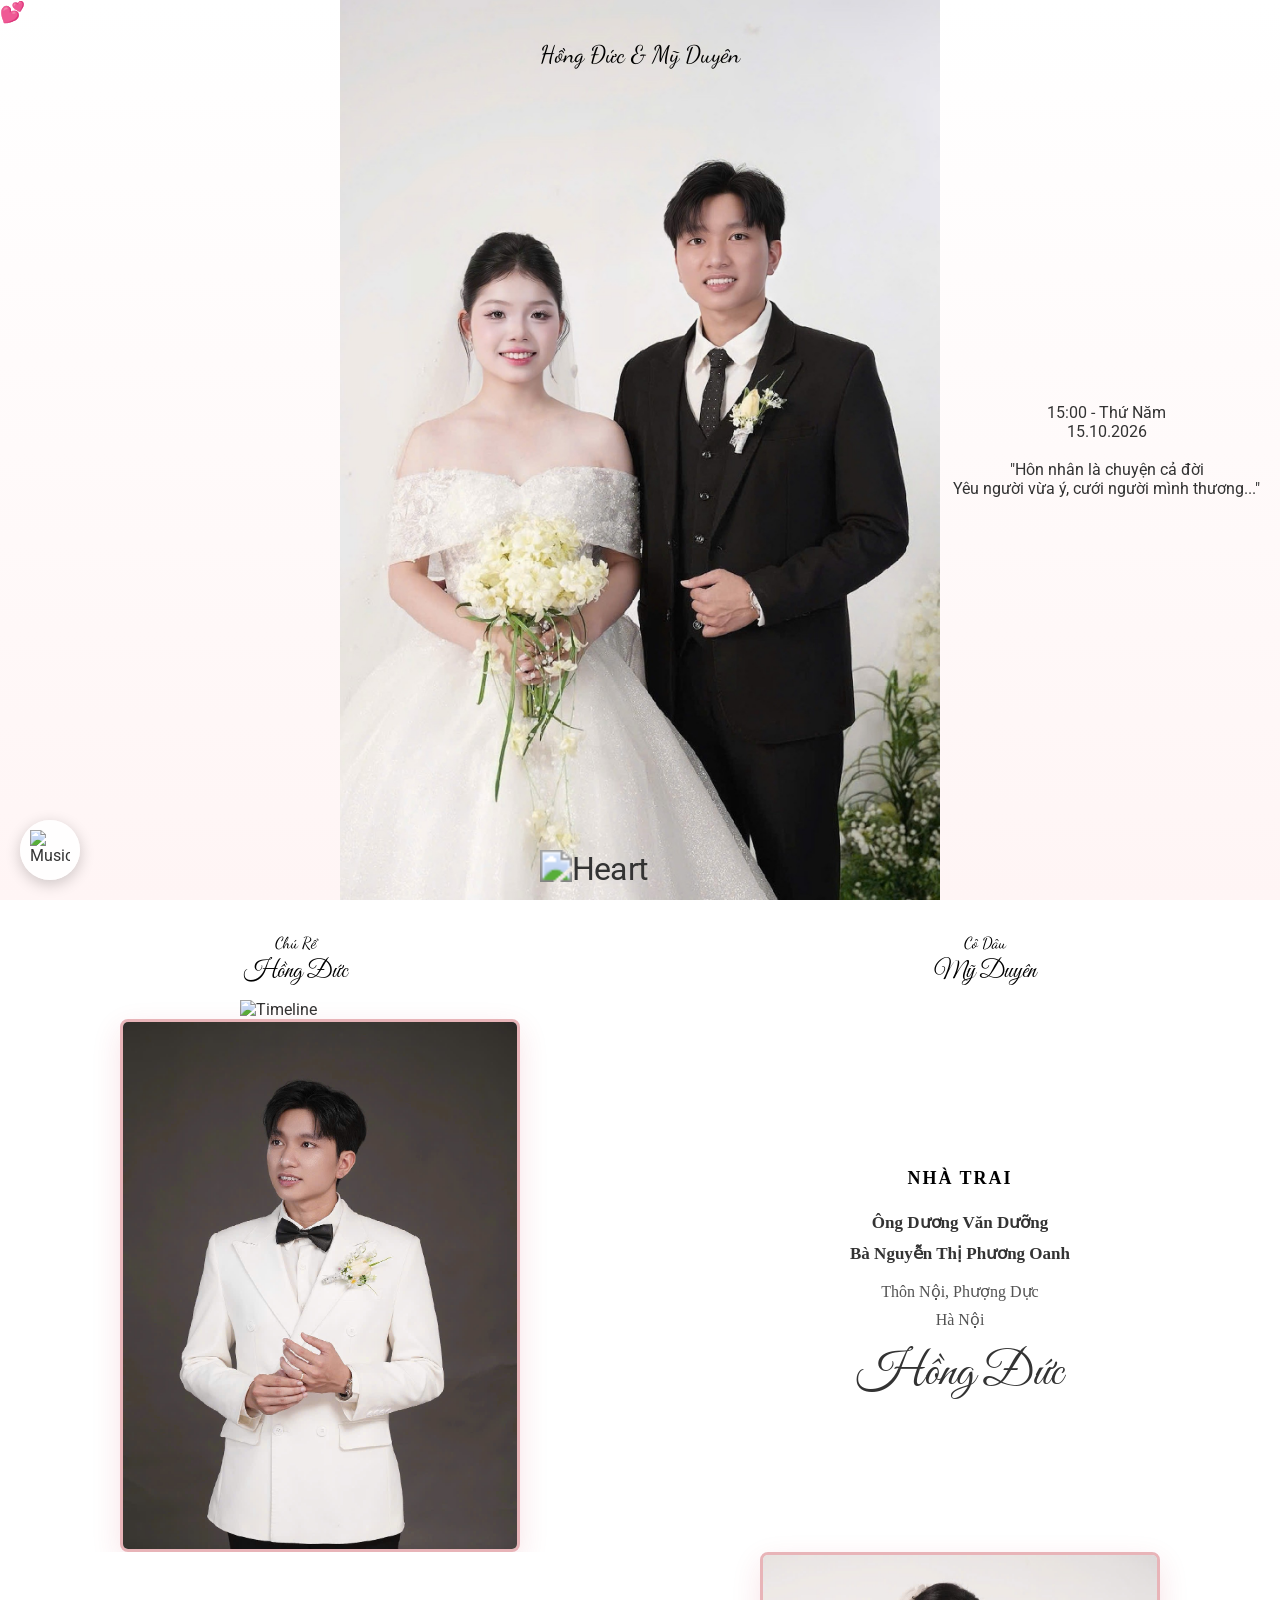
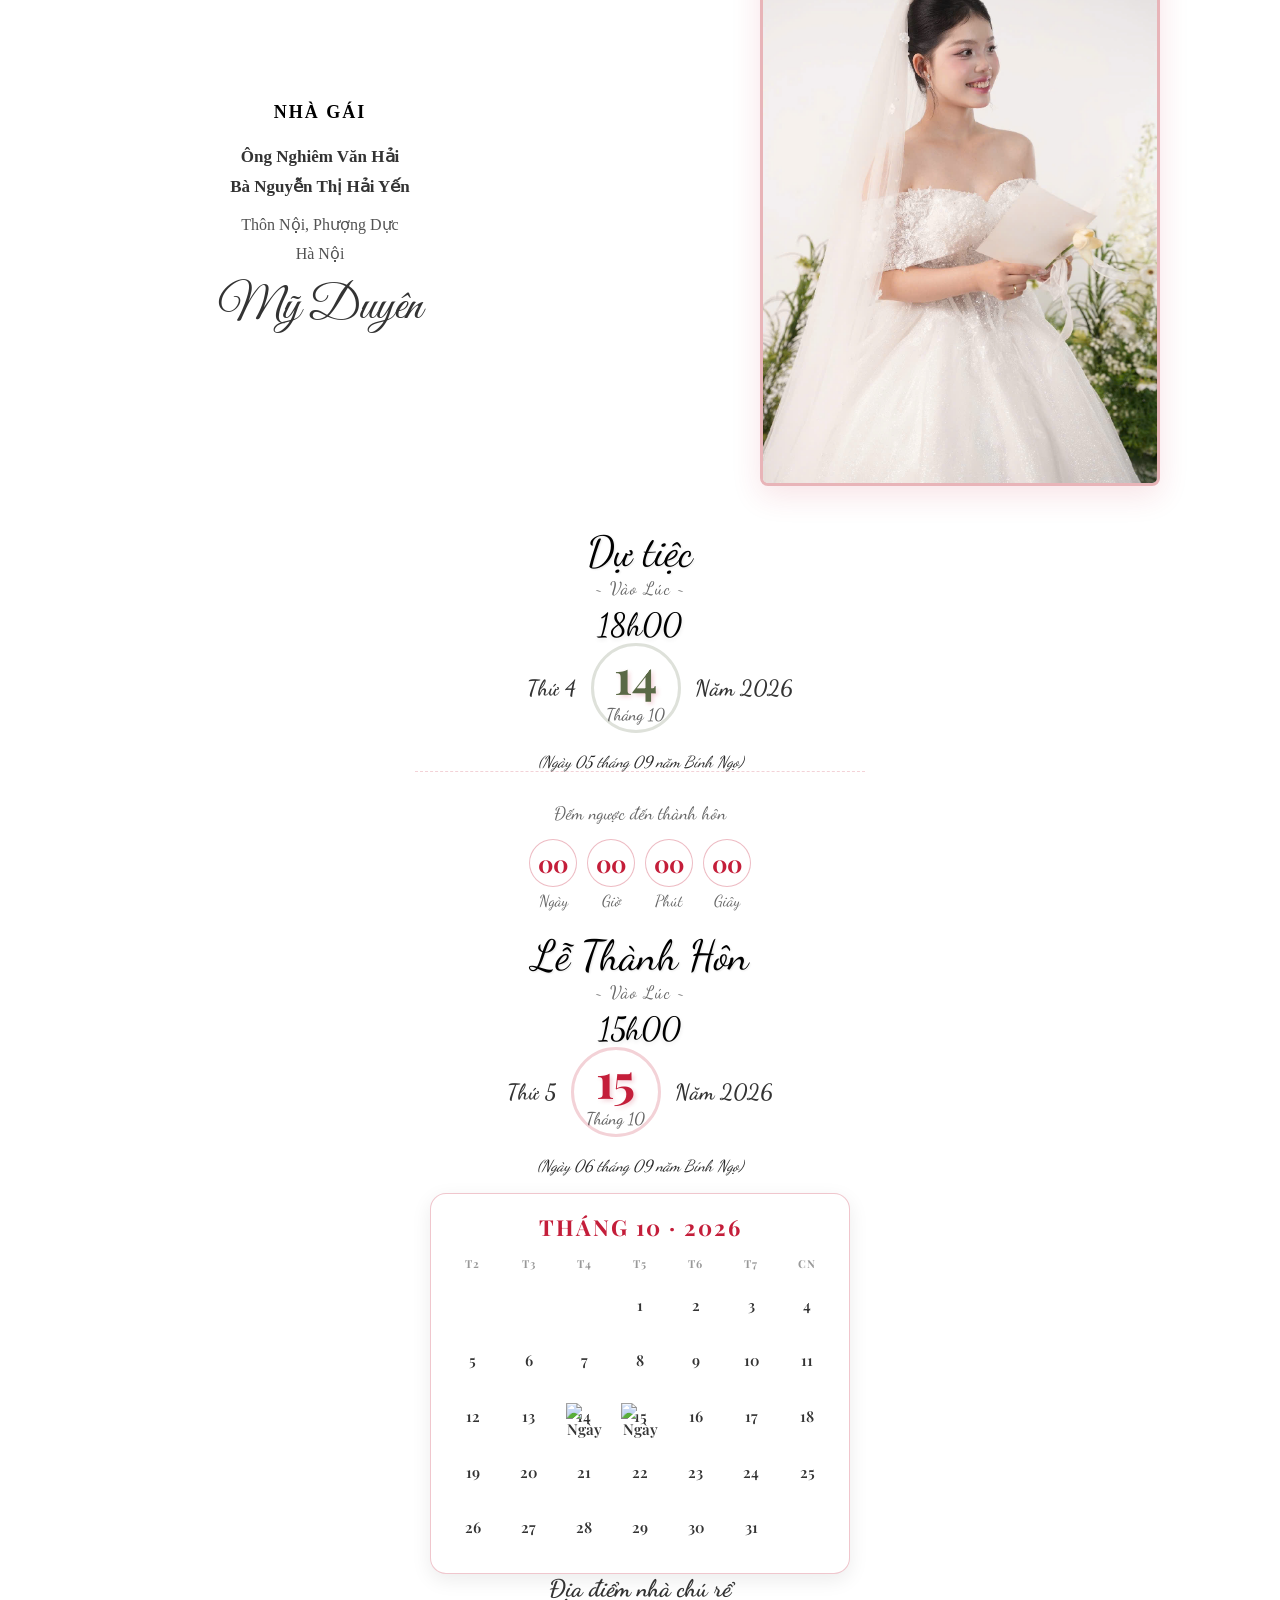
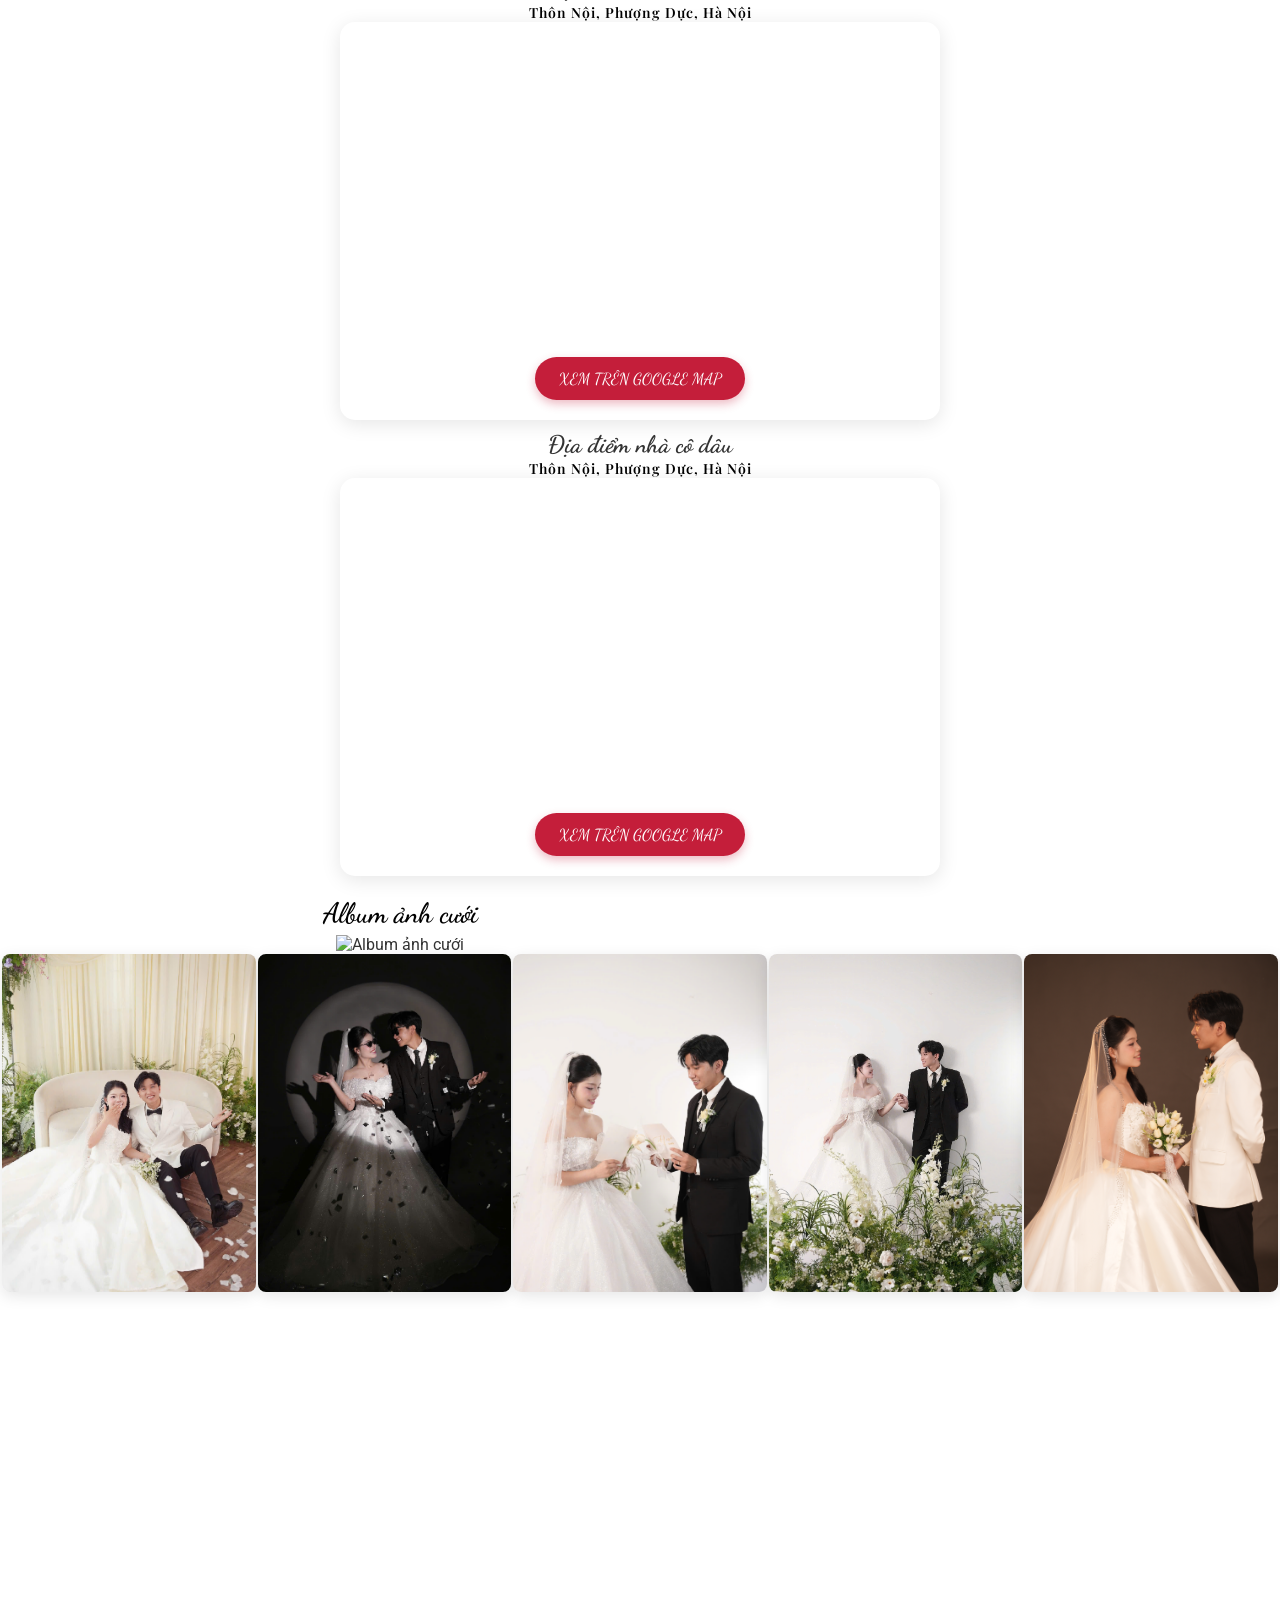
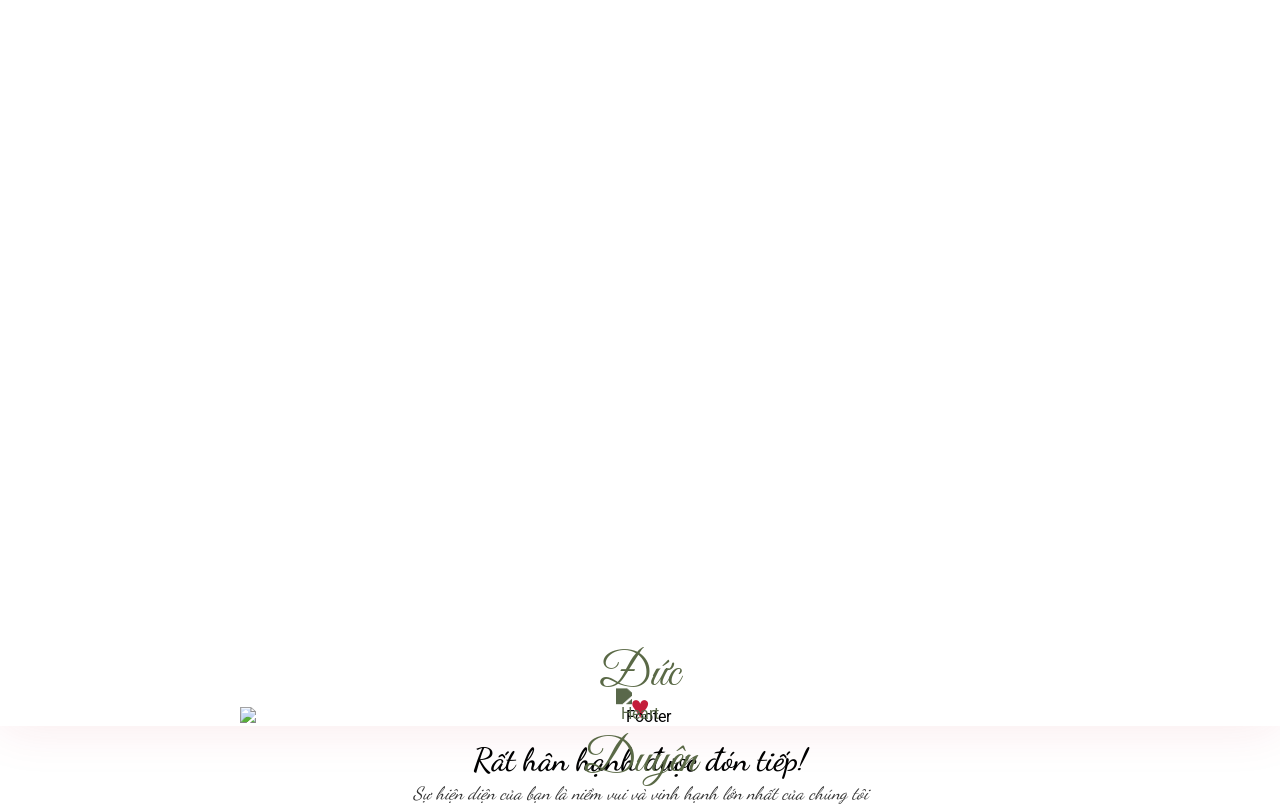
==== commit 83b7cf75: "1" ====
--- a/index.html
+++ b/index.html
@@ -1740,7 +1740,7 @@
         <section class="hero ">
             <!-- Ảnh nền cặp đôi -->
             <div class="hero-background-image">
-                <img src="images/1(9).jpg" 
+                <img src="images/anhbia.jpg" 
                      alt="Hồng Đức & Mỹ Duyên">
             </div>
             
@@ -2184,12 +2184,12 @@
             <h3 style="font-family: 'Dancing Script', cursive; font-size: 28px; color: #e91e63; margin-bottom: 20px;">Gửi Mừng Cưới Cô Dâu</h3>
             <div class="bank-card" >
                 <div style="margin-bottom: 20px; text-align: center;">
-                    <img src="images/qrgai.jpeg" alt="QR Code Cô Dâu" style="width: 250px; height: 250px; border-radius: 10px; box-shadow: 0 4px 10px rgba(0,0,0,0.2);">
+                    <img src="images/qrgai.jpg" alt="QR Code Cô Dâu" style="width: 250px; height: 250px; border-radius: 10px; box-shadow: 0 4px 10px rgba(0,0,0,0.2);">
                 </div>
                 <p style="font-size: 14px; color: #000000;">Ngân hàng</p>
-                <p style="font-size: 18px; color: #000000;">MBBank</p>
-                <p class="account-number" id="brideAccount" style="color: #000000; font-weight: 700; font-size: 24px;">0964336786</p>
-                <p style="font-size: 18px; color: #000000;">Nghiêm Thị Duyên</p>
+                <p style="font-size: 18px; color: #000000;">Techcombank</p>
+                <p class="account-number" id="brideAccount" style="color: #000000; font-weight: 700; font-size: 24px;">9964336786</p>
+                <p style="font-size: 18px; color: #000000;">NGHIEM THI DUYEN</p>
                 <button onclick="copyBrideAccount()" style="background: transparent; color: #000000; padding: 10px 30px; border: 2px solid #000000; border-radius: 25px; font-family: 'Dancing Script', cursive; font-size: 16px; cursor: pointer; margin-top: 15px; font-weight: 600;">📋 Sao chép STK</button>
             </div>
         </div>
@@ -2377,7 +2377,7 @@
         }
         
         function copyGroomAccount() {
-            const account = '6860129096666'; // Thay số tài khoản thật của chú rể
+            const account = '222200006688'; // Thay số tài khoản thật của chú rể
             navigator.clipboard.writeText(account).then(() => {
                 alert('✅ Đã sao chép số tài khoản chú rể: ' + account);
             }).catch(() => {
@@ -2395,7 +2395,7 @@
         }
         
         function copyBrideAccount() {
-            const account = '0356258333'; // Thay số tài khoản thật của cô dâu
+            const account = '9964336786'; // Thay số tài khoản thật của cô dâu
             navigator.clipboard.writeText(account).then(() => {
                 alert('✅ Đã sao chép số tài khoản cô dâu: ' + account);
             }).catch(() => {
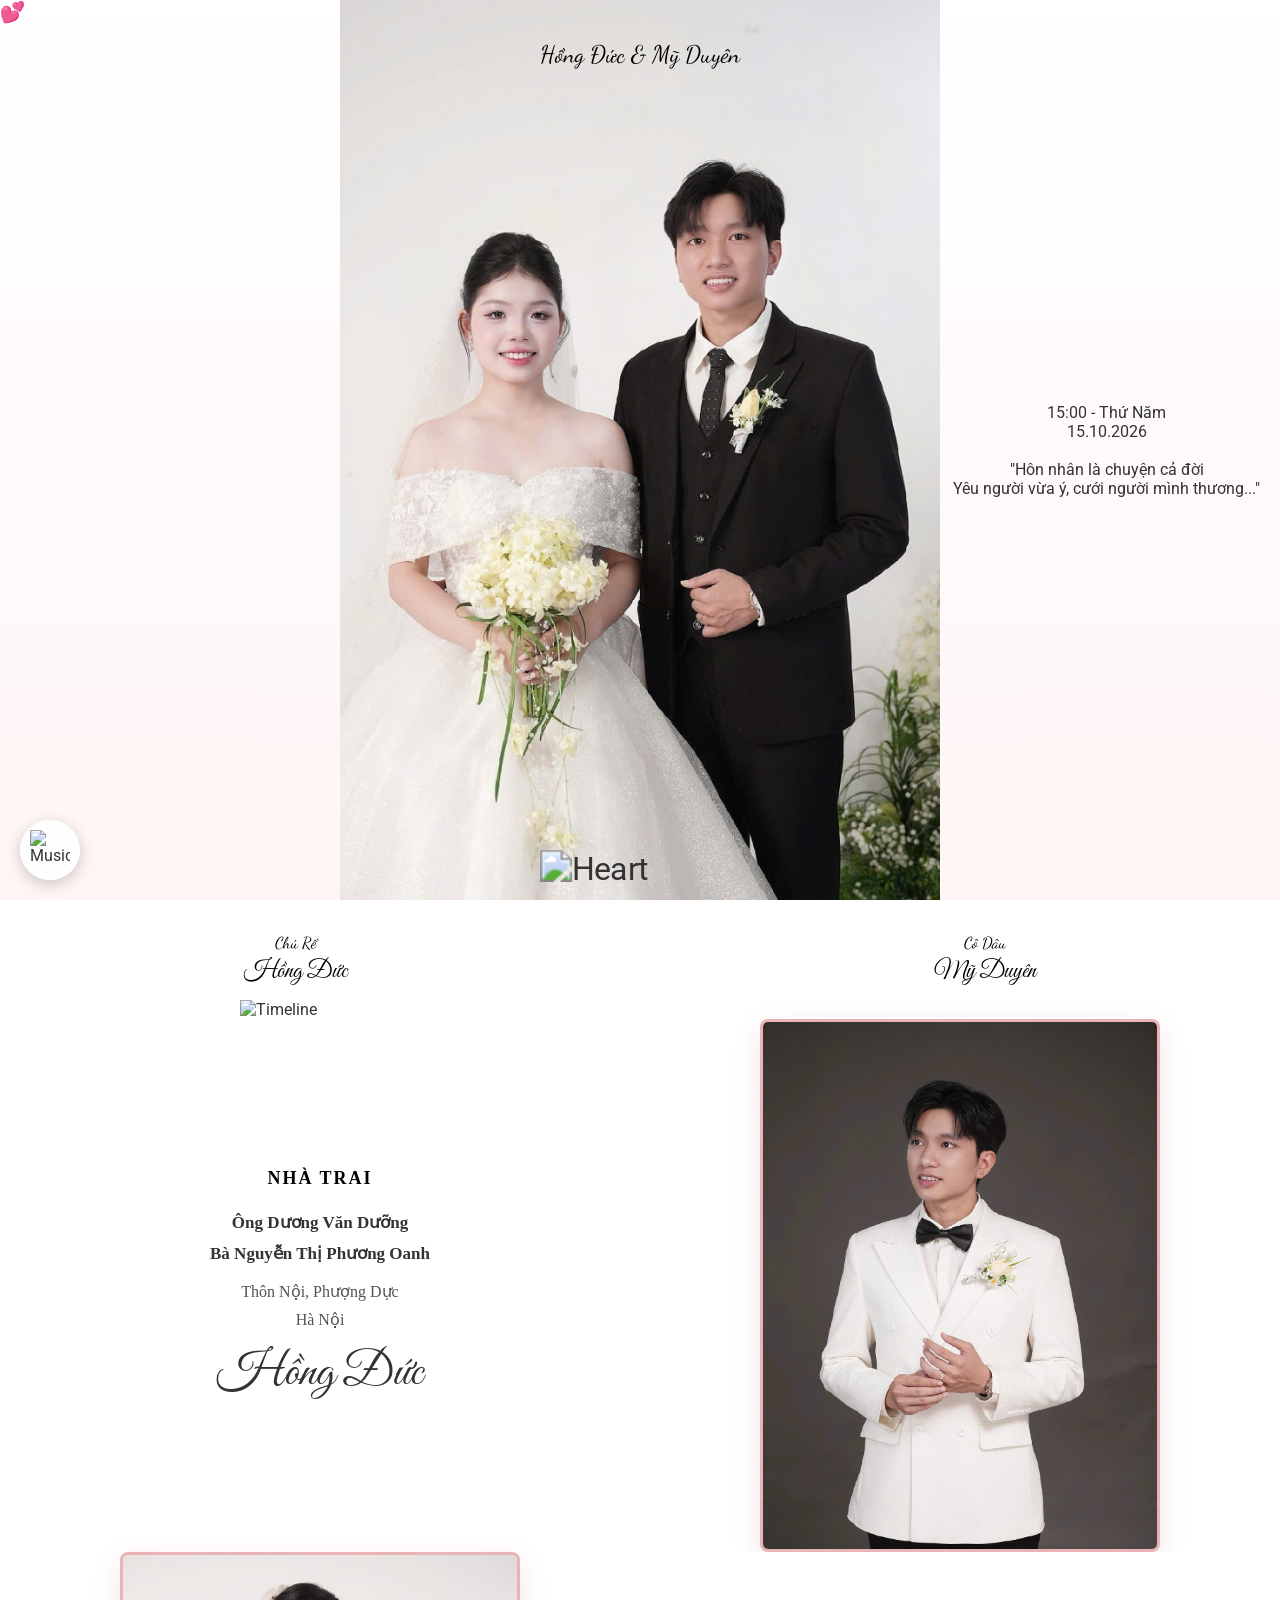
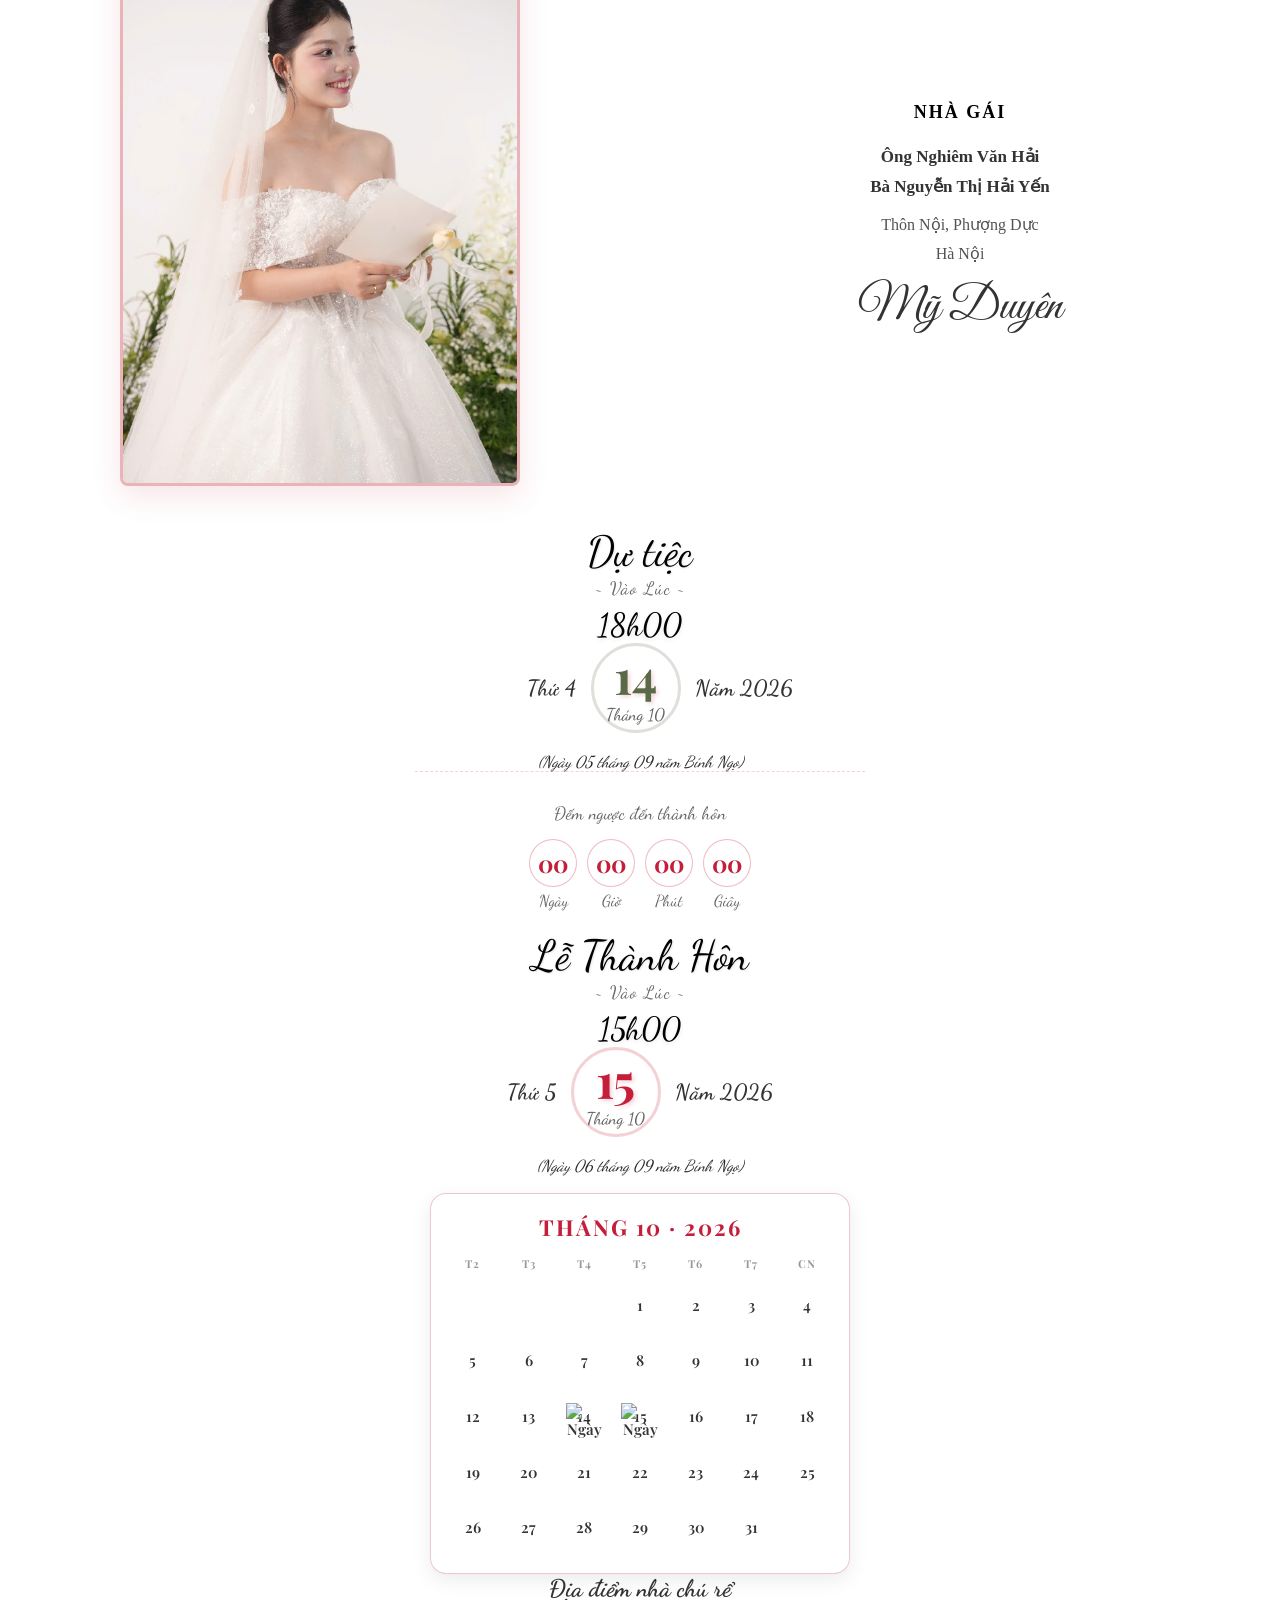
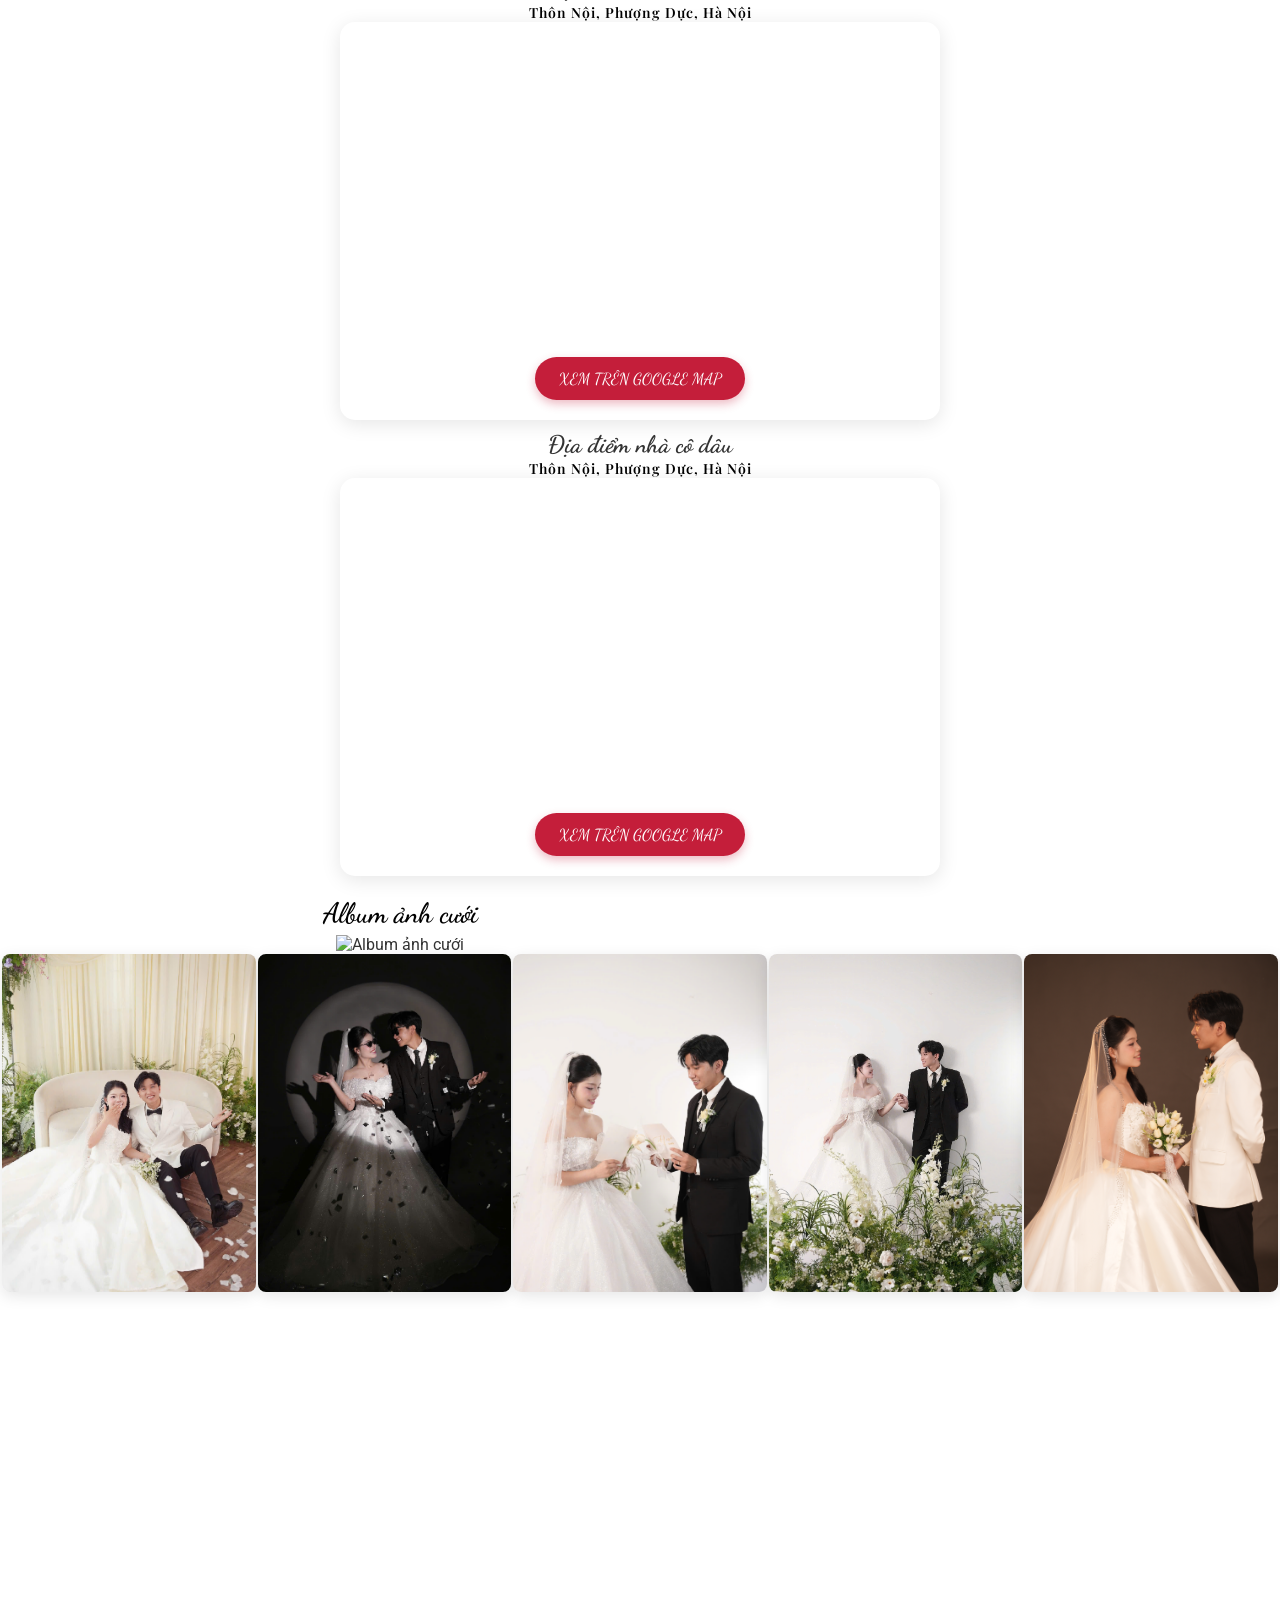
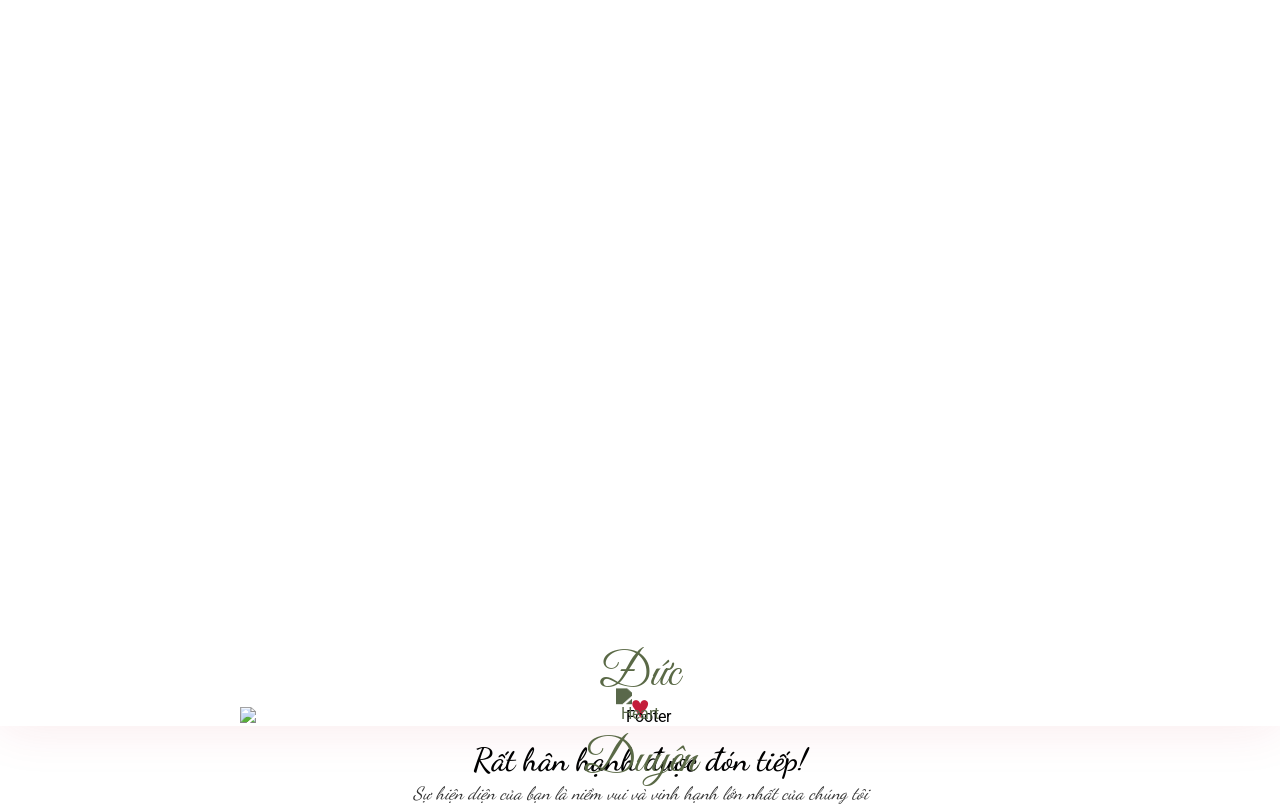
==== commit 83d22475: "1" ====
--- a/index.html
+++ b/index.html
@@ -1815,14 +1815,8 @@
         <!-- parent info -->
         <section class="parent-info-section scroll-reveal">
             <div class="parent-info-container">
-                <!-- Bên trái: Ảnh chú rể -->
-                <div class="parent-info-left">
-                    <div class="parent-info-image-frame">
-                        <img src="images/chure.jpg" alt="Chú Rể" class="parent-info-image">
-                    </div>
-                </div>
-
-                <!-- Bên phải: Nội dung chữ -->
+                
+                <!-- Bên trái: Nội dung chữ -->
                 <div class="parent-info-right">
                     <!-- Phần 1: Thông tin gia đình nhà trai -->
                     <div class="parent-info-family">
@@ -1834,19 +1828,32 @@
                             Thôn Nội, Phượng Dực<br>Hà Nội
                         </div>
                     </div>
-
+                    
                     <!-- Phần 2: Tiêu đề và tên chú rể -->
                     <div class="parent-info-couple">
                         
                         <div class="parent-info-groom-name">Hồng Đức</div>
                     </div>
                 </div>
+                <!-- Bên phải: Ảnh chú rể -->
+                <div class="parent-info-left">
+                    <div class="parent-info-image-frame">
+                        <img src="images/chure.jpg" alt="Chú Rể" class="parent-info-image">
+                    </div>
+                </div>
             </div>
         </section>
-
-         <section class="parent-info-section scroll-reveal">
+        
+        <section class="parent-info-section scroll-reveal">
             <div class="parent-info-container">
-               
+                
+                
+                <!-- Bên trái: Ảnh cô dâu -->
+                <div class="parent-info-right">
+                    <div class="parent-info-image-frame">
+                        <img src="images/codau.jpg" alt="Cô Dâu" class="parent-info-image">
+                    </div>
+                </div>
                 <!-- Bên phải: Nội dung chữ -->
                 <div class="parent-info-left">
                     <!-- Phần 1: Thông tin gia đình nhà trai -->
@@ -1860,17 +1867,10 @@
                         </div>
                     </div>
 
-                    <!-- Phần 2: Tiêu đề và tên chú rể -->
+                    <!-- Phần 2: Tiêu đề và tên cô dâu -->
                     <div class="parent-info-couple">
                         
                         <div class="parent-info-groom-name">Mỹ Duyên</div>
-                    </div>
-                </div>
-
-                 <!-- Bên trái: Ảnh chú rể -->
-                <div class="parent-info-right">
-                    <div class="parent-info-image-frame">
-                        <img src="images/codau.jpg" alt="Cô Dâu" class="parent-info-image">
                     </div>
                 </div>
 
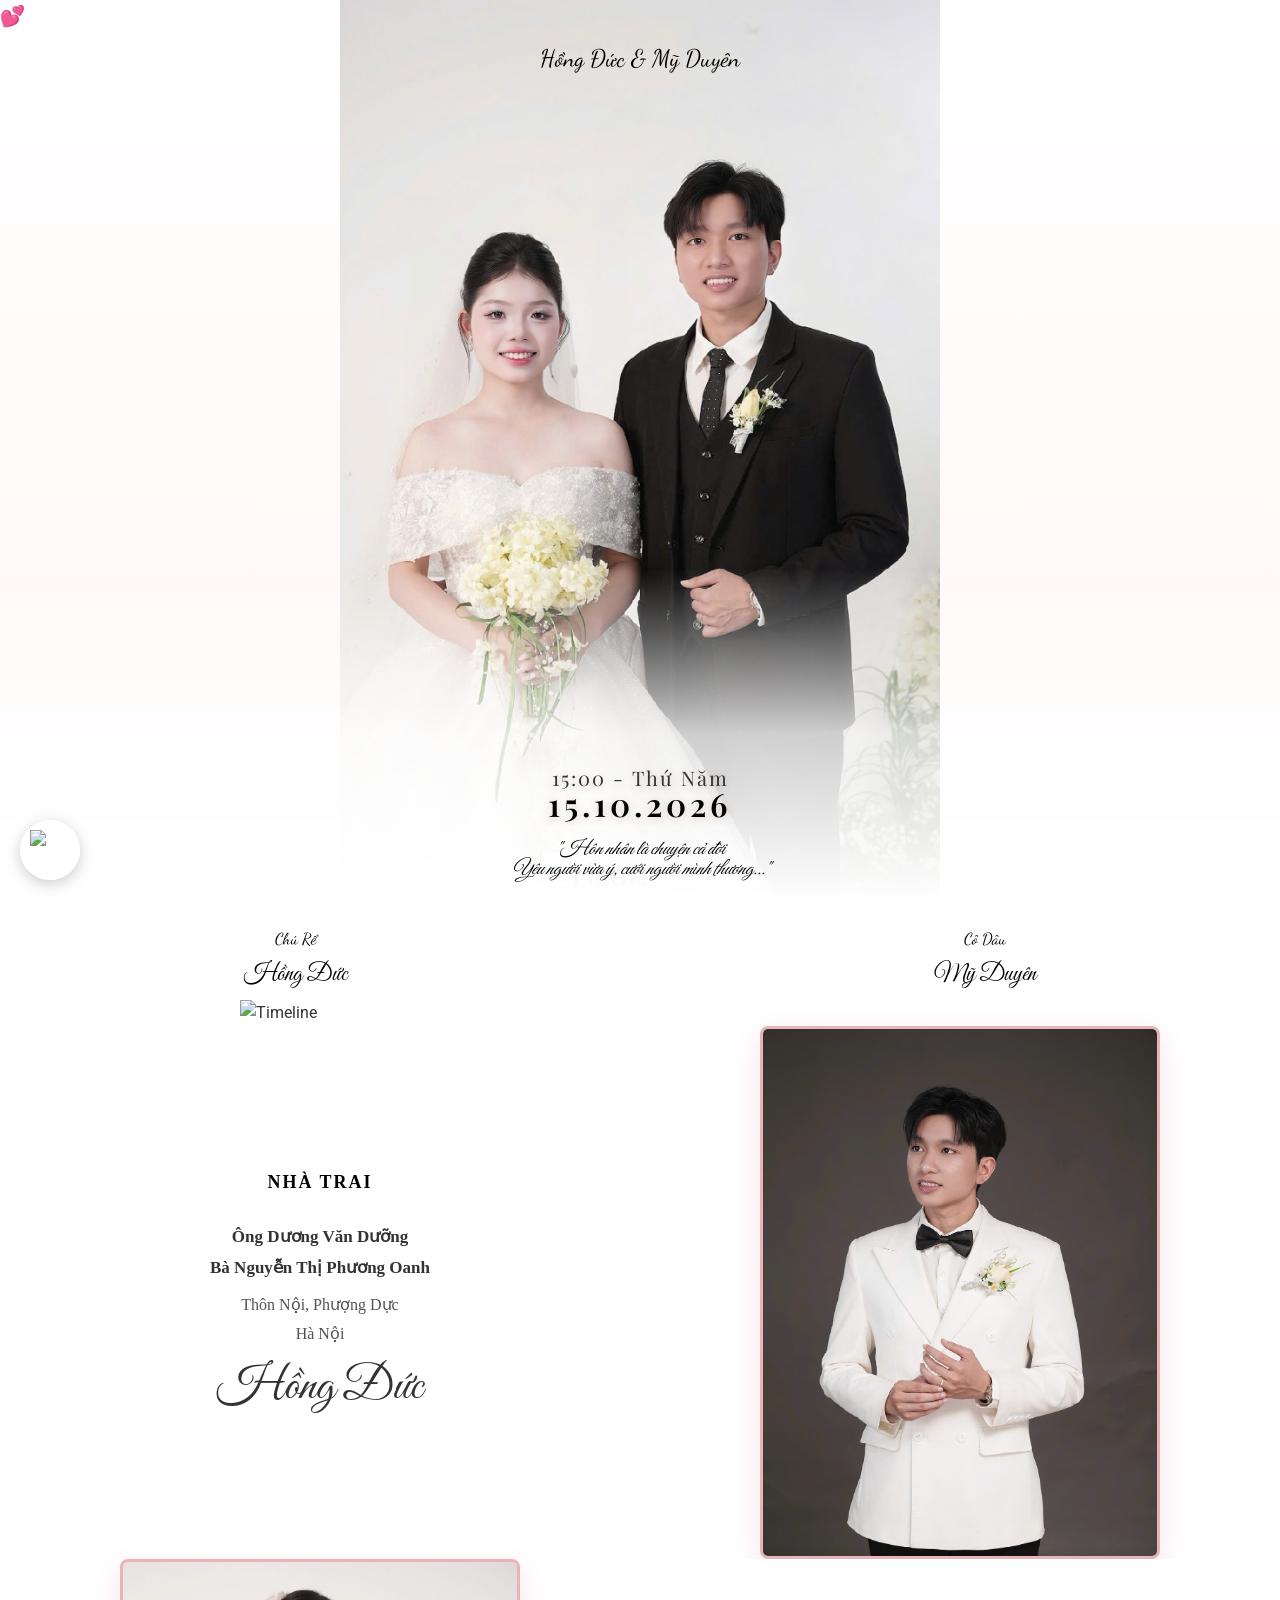
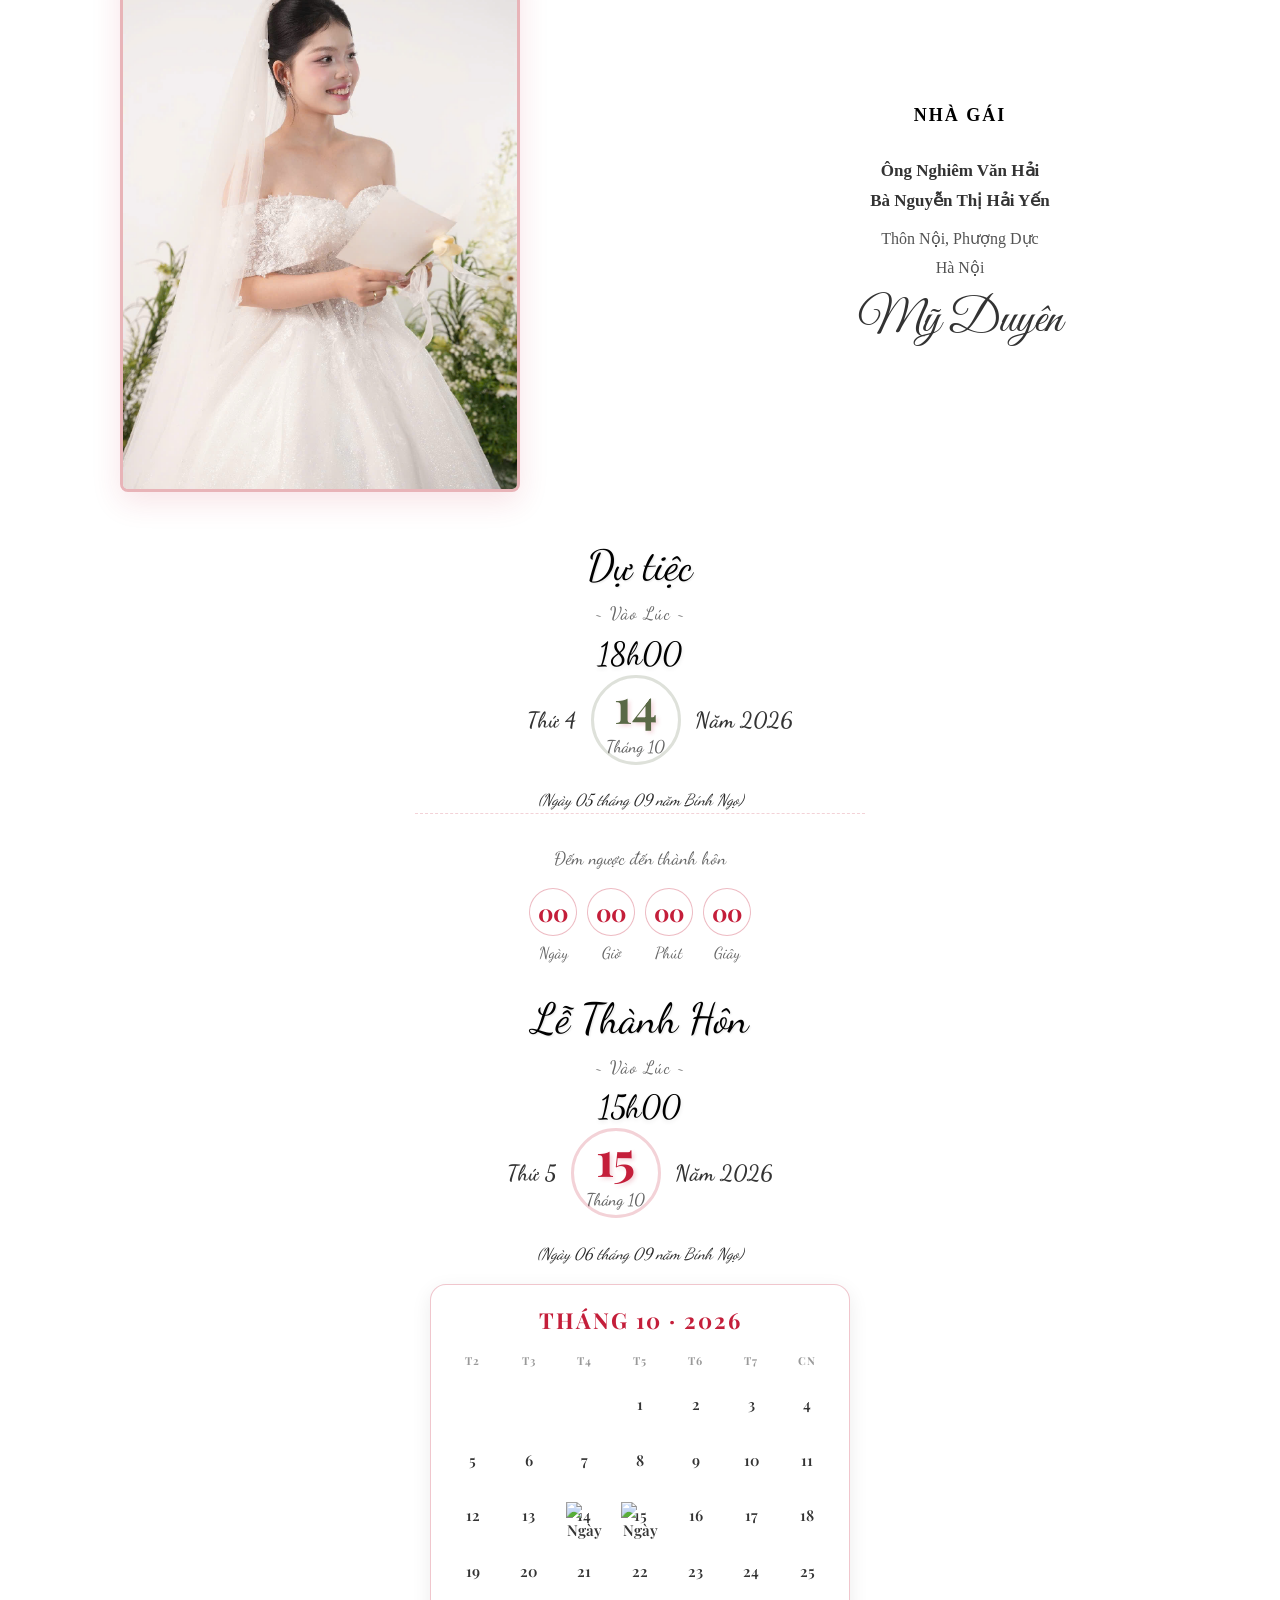
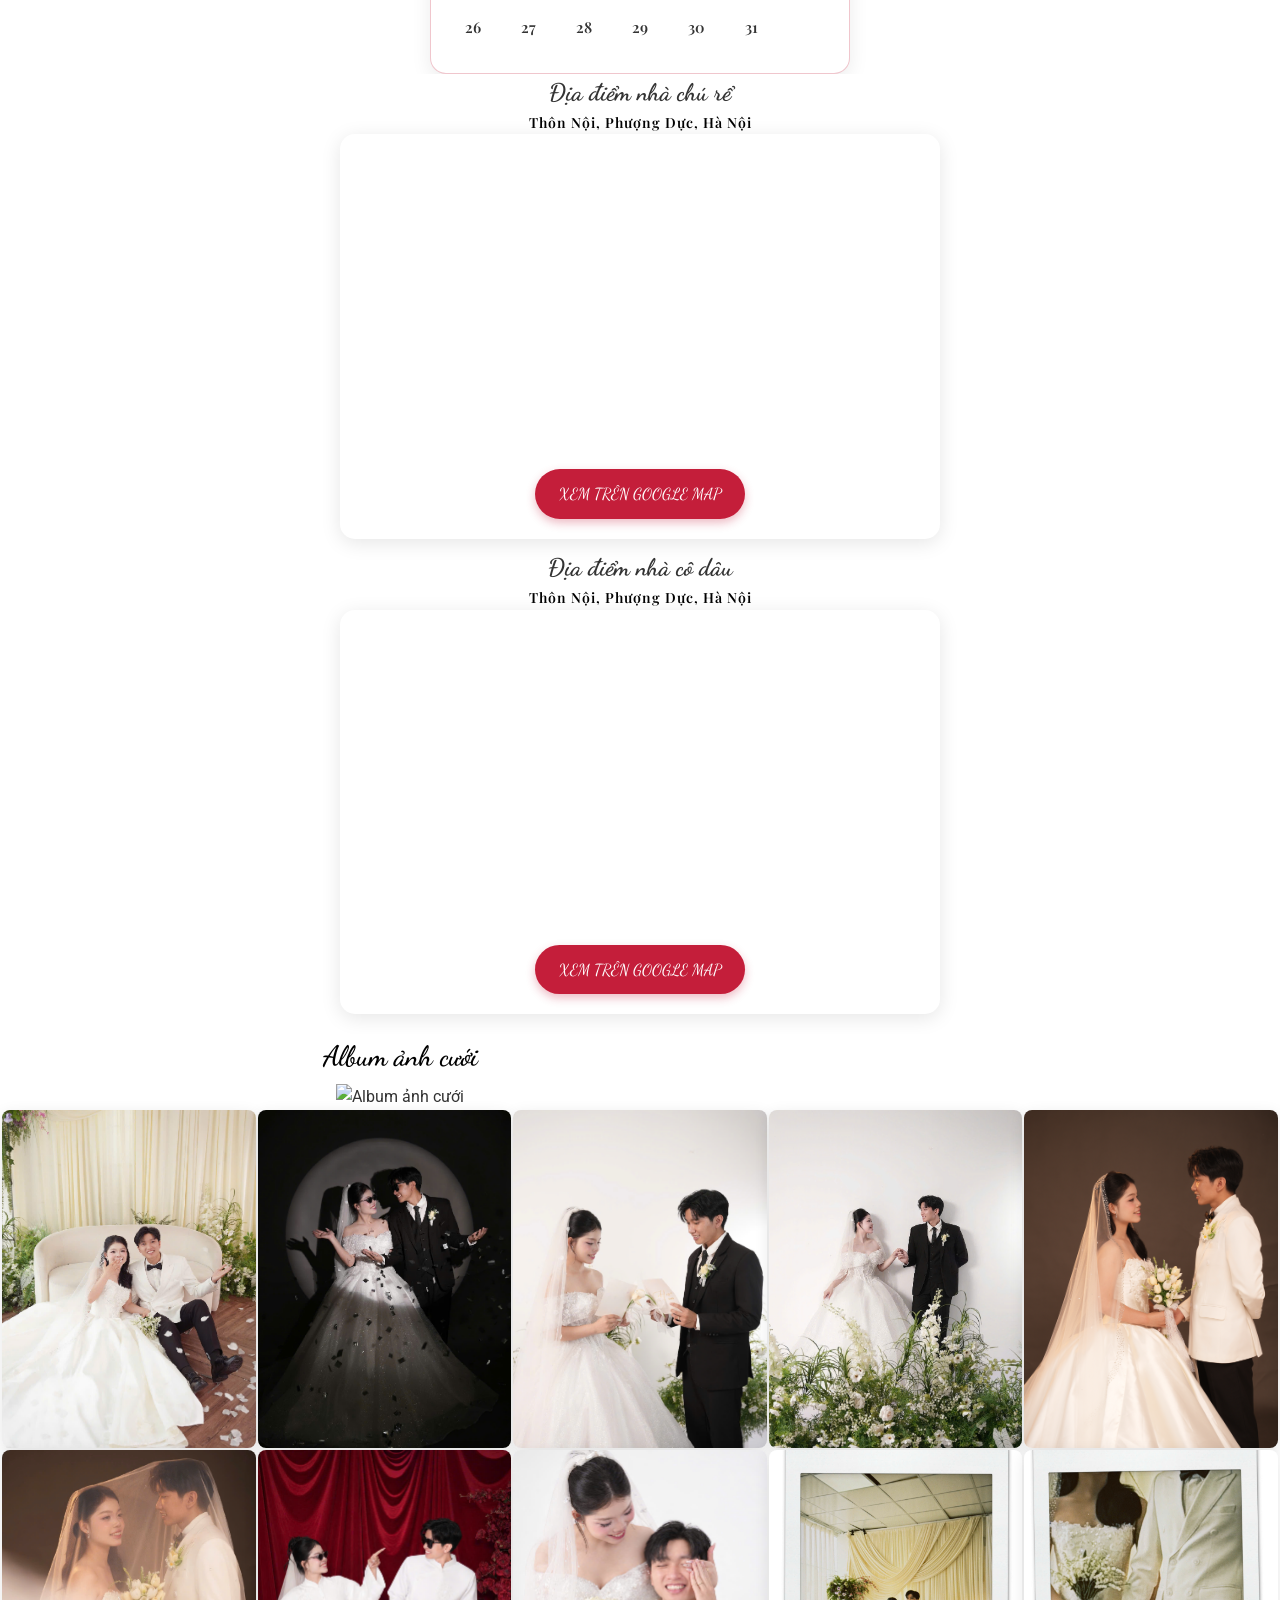
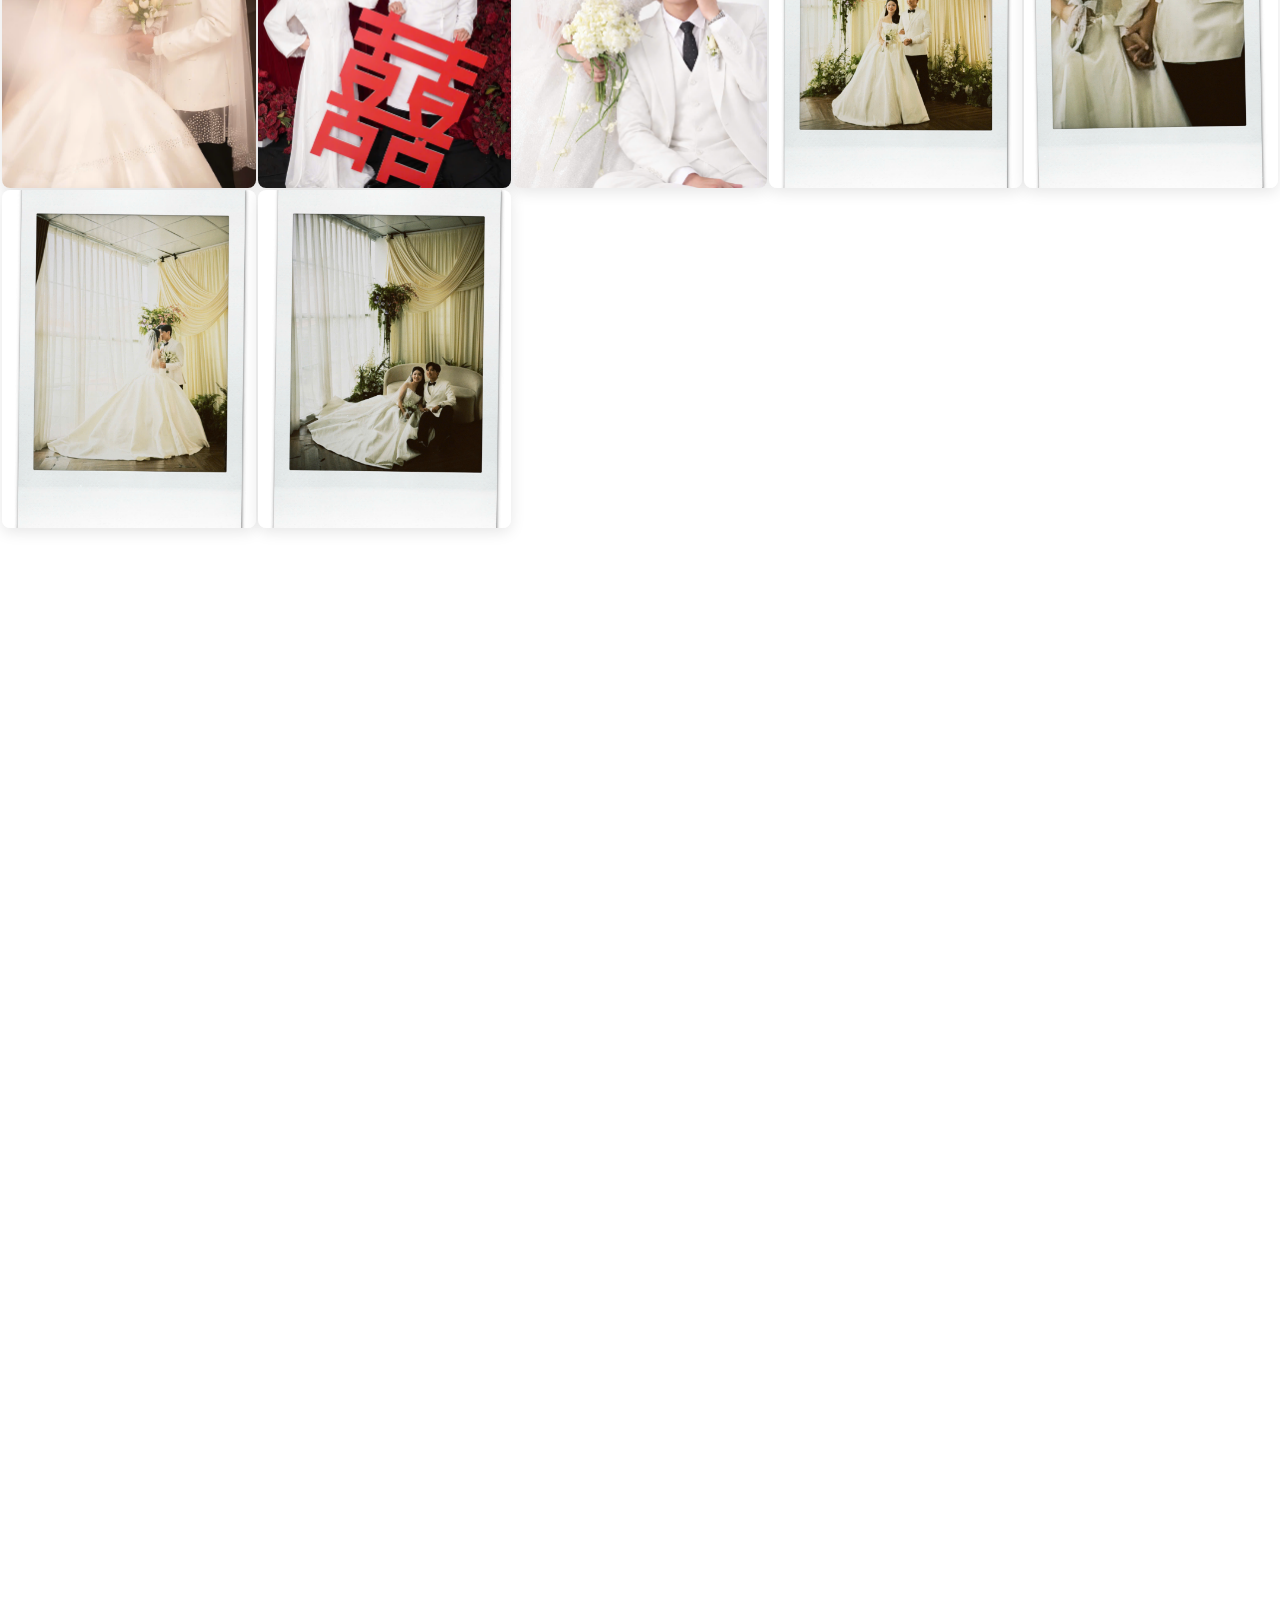
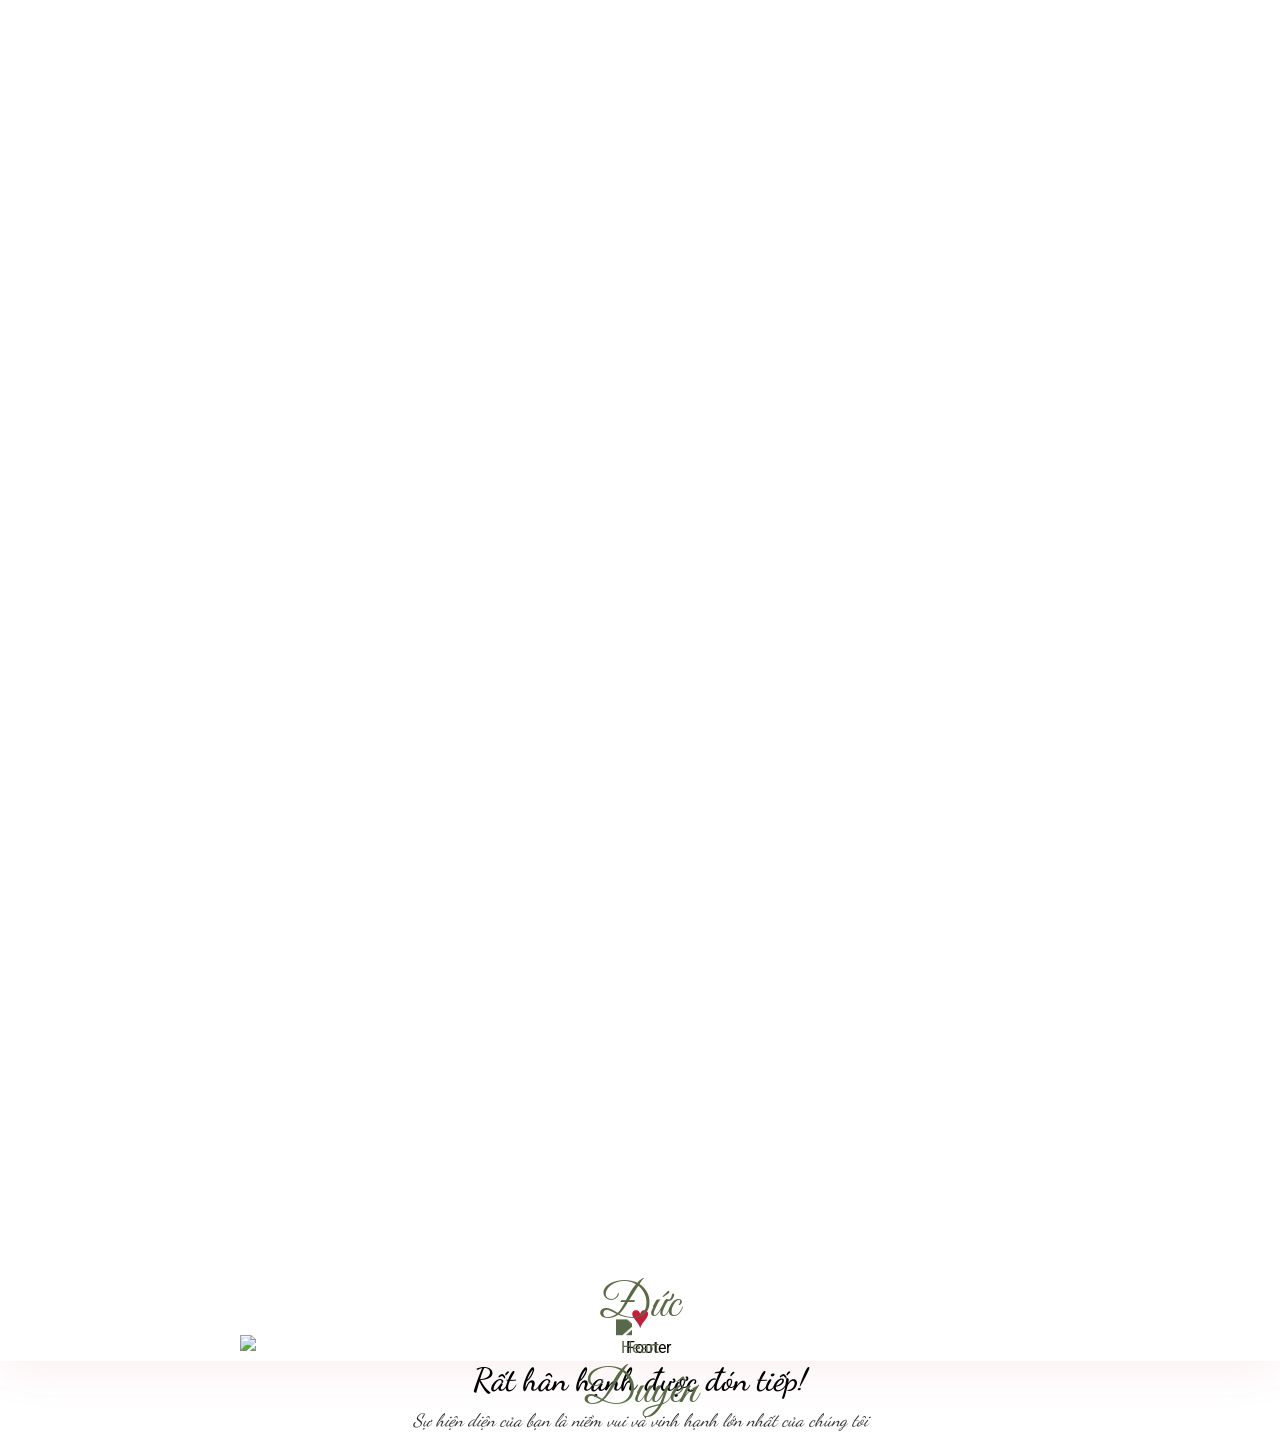
==== commit 44386702: "loi chuc & xac nhan tham gia" ====
--- a/index.html
+++ b/index.html
@@ -1711,6 +1711,9 @@
         <h2>Hồng Đức  💕  Mỹ Duyên</h2>
         
     </div> -->
+
+    <!-- Flying Wishes Layer -->
+    <div class="flying-layer" id="flyingLayer" aria-hidden="true"></div>
 
     <!-- Floating Hearts Background -->
     <div class="hearts-container">
@@ -2088,11 +2091,11 @@
                 <div class="gallery-item" onclick="openLightbox(10)">
                     <img src="images/1(12).jpg" alt="Ảnh cưới 11" loading="lazy">
                 </div>
+                <div class="gallery-item" onclick="openLightbox(5)">
+                    <img src="images/1(6).jpg" alt="Ảnh cưới 6" loading="lazy">
+                </div>
                 <div class="gallery-item" onclick="openLightbox(4)">
                     <img src="images/1(5).jpg" alt="Ảnh cưới 5" loading="lazy">
-                </div>
-                <div class="gallery-item" onclick="openLightbox(5)">
-                    <img src="images/1(6).jpg" alt="Ảnh cưới 6" loading="lazy">
                 </div>
                 <div class="gallery-item" onclick="openLightbox(6)">
                     <img src="images/1(7).jpg" alt="Ảnh cưới 7" loading="lazy">
@@ -2110,6 +2113,108 @@
         <!-- <div style="text-align: center; width: 100%; margin: 20px auto; cursor: pointer;" onclick="openLightboxSingle('images/2.jpg')">
             <img src="images/2.jpg" alt="Wedding" style="width: 100%; max-width: 800px; height: auto; display: block; margin: 0 auto; border-radius: 8px; box-shadow: 0 4px 15px rgba(0,0,0,0.1); transition: transform 0.3s, box-shadow 0.3s;" onmouseover="this.style.transform='scale(1.02)'; this.style.boxShadow='0 8px 25px rgba(196, 30, 58, 0.3)';" onmouseout="this.style.transform='scale(1)'; this.style.boxShadow='0 4px 15px rgba(0,0,0,0.1)';">
         </div> -->
+
+        <!-- RSVP - Xác nhận tham dự -->
+        <section class="section scroll-reveal">
+            <div style="text-align: center; padding: 40px 20px;">
+                <h2 style="font-family: 'Dancing Script', cursive; font-size: 32px; color: #c41e3a; margin-bottom: 20px;">Xác Nhận Tham Dự</h2>
+                <div class="rsvp-intro">
+                    <p>Sự hiện diện của bạn là niềm vui và vinh hạnh lớn nhất của chúng tôi.</p>
+                    <p style="color: #666;">Vui lòng <strong style="color: #c41e3a;">xác nhận tham dự</strong> để cô dâu chú rể sắp xếp chỗ ngồi chu đáo nhất.</p>
+                </div>
+
+                <div class="rsvp-form" id="rsvpFormWrap">
+                    <form id="rsvpForm" novalidate>
+                        <div class="form-row">
+                            <div class="form-group">
+                                <label><span class="required">*</span>Họ và tên</label>
+                                <input type="text" id="rsvpName" placeholder="Tên của bạn" required>
+                            </div>
+                            <div class="form-group">
+                                <label>Số điện thoại</label>
+                                <input type="tel" id="rsvpPhone" placeholder="Số điện thoại (nếu có)">
+                            </div>
+                            <div class="form-group">
+                                <label>Email</label>
+                                <input type="email" id="rsvpEmail" placeholder="Email (nếu có)">
+                            </div>
+                        </div>
+
+                        <div class="form-group">
+                            <label><span class="required">*</span>Bạn có tham dự được không?</label>
+                            <div class="rsvp-choices">
+                                <label class="rsvp-choice">
+                                    <input type="radio" name="attending" value="yes">
+                                    <span>💕 Tôi sẽ tham dự</span>
+                                </label>
+                                <label class="rsvp-choice">
+                                    <input type="radio" name="attending" value="no">
+                                    <span>💔 Tiếc vì không tham dự được</span>
+                                </label>
+                            </div>
+                        </div>
+
+                        <div class="form-group" id="guestCountGroup" style="display: none;">
+                            <label>Số lượng người tham dự</label>
+                            <select id="rsvpGuests">
+                                <option value="1">1 người</option>
+                                <option value="2">2 người</option>
+                                <option value="3">3 người</option>
+                                <option value="4">4 người</option>
+                                <option value="5">5 người</option>
+                            </select>
+                        </div>
+
+                        <div class="form-group">
+                            <label>Ghi chú</label>
+                            <textarea id="rsvpNote" rows="3" placeholder="Lời nhắn cho cô dâu chú rể (nếu có)"></textarea>
+                        </div>
+
+                        <button type="submit" class="btn-primary btn-submit">
+                            <span class="btn-text">Gửi xác nhận 💌</span>
+                            <span class="btn-loader"></span>
+                        </button>
+                    </form>
+
+                    <div class="success-message" id="rsvpSuccess">
+                        <div class="success-icon">✓</div>
+                        <h3>Cảm ơn bạn!</h3>
+                        <p>Chúng tôi đã nhận được xác nhận của bạn. Hẹn gặp bạn trong ngày vui! 💕</p>
+                    </div>
+                </div>
+            </div>
+        </section>
+
+        <!-- Lời chúc -->
+        <section class="section scroll-reveal">
+            <div style="text-align: center; padding: 40px 20px;">
+                <h2 style="font-family: 'Dancing Script', cursive; font-size: 32px; color: #c41e3a; margin-bottom: 20px;">Lời Chúc</h2>
+                <p style="color: #666; font-size: 1.05rem; max-width: 600px; margin: 0 auto 10px;">
+                    Gửi những lời chúc phúc tốt đẹp nhất đến cô dâu chú rể. Lời chúc của bạn sẽ bay ngang màn hình và hiển thị tại đây! 💐
+                </p>
+
+                <form class="wish-form" id="wishForm" novalidate>
+                    <div class="form-group">
+                        <label><span class="required">*</span>Tên người chúc</label>
+                        <input type="text" id="wishName" maxlength="50" placeholder="Tên của bạn">
+                    </div>
+                    <div class="form-group">
+                        <label><span class="required">*</span>Lời chúc</label>
+                        <textarea id="wishMessage" maxlength="300" placeholder="Chúc cô dâu chú rể trăm năm hạnh phúc... 💕"></textarea>
+                    </div>
+                    <button type="submit" class="btn-primary btn-submit" id="wishSubmitBtn">
+                        <span class="btn-text">Gửi lời chúc 💌</span>
+                        <span class="btn-loader"></span>
+                    </button>
+                </form>
+
+                <div class="wishes-wall">
+                    <h3 class="wishes-title">Lời Chúc Từ Gia Đình &amp; Bạn Bè</h3>
+                    <div class="wishes-list" id="wishesList"></div>
+                    <p class="wishes-empty" id="wishesEmpty">Chưa có lời chúc nào. Hãy là người đầu tiên gửi lời chúc! 💕</p>
+                </div>
+            </div>
+        </section>
 
         <section class="section scroll-reveal">
             <div style="text-align: center; padding: 40px 20px;">
@@ -2506,5 +2611,9 @@
             }, 2000);
         });
     </script>
+
+    <!-- Cấu hình (backend Google Sheet) & tính năng RSVP + Lời chúc -->
+    <script src="config.js"></script>
+    <script src="js/rsvp-wishes.js"></script>
 </body>
 </html>
--- a/css/style.css
+++ b/css/style.css
@@ -0,0 +1,1726 @@
+/* ===================================
+   RESET & BASE STYLES
+   =================================== */
+* {
+    margin: 0;
+    padding: 0;
+    box-sizing: border-box;
+}
+
+:root {
+    --primary-color: #ffffff;
+    --primary-dark: #000000;
+    --secondary-color: #fff5f5;
+    --text-dark: #333;
+    --text-light: #666;
+    --text-muted: #999;
+    --background: #ffffff;
+    --shadow: 0 10px 30px rgba(0, 0, 0, 0.1);
+    --shadow-lg: 0 20px 60px rgba(0, 0, 0, 0.15);
+    --transition: all 0.3s ease;
+}
+
+html {
+    scroll-behavior: smooth;
+}
+
+body {
+    font-family: 'Roboto', sans-serif;
+    background: #f9f9f9;
+    color: var(--text-dark);
+    line-height: 1.6;
+    overflow-x: hidden;
+}
+
+.container {
+    max-width: 100%;
+    margin: 0 auto;
+   
+}
+
+/* ===================================
+   LOADING SCREEN
+   =================================== */
+.loading-screen {
+    position: fixed;
+    top: 0;
+    left: 0;
+    width: 100%;
+    height: 100%;
+    background: linear-gradient(135deg, var(--primary-color), var(--primary-dark));
+    display: flex;
+    align-items: center;
+    justify-content: center;
+    z-index: 9999;
+    transition: opacity 0.5s ease, visibility 0.5s ease;
+}
+
+.loading-screen.hidden {
+    opacity: 0;
+    visibility: hidden;
+}
+
+.loading-content {
+    text-align: center;
+    color: white;
+}
+
+.wedding-rings {
+    font-size: 4rem;
+    animation: ring-pulse 1.5s infinite;
+}
+
+.loading-content p {
+    font-size: 1.2rem;
+    margin-top: 20px;
+}
+
+@keyframes ring-pulse {
+    0%, 100% { transform: scale(1); }
+    50% { transform: scale(1.2); }
+}
+
+/* ===================================
+   HERO SECTION
+   =================================== */
+.hero {
+    min-height: 100vh;
+    background: linear-gradient(rgba(0,0,0,0.3), rgba(0,0,0,0.4)),
+                url('https://images.unsplash.com/photo-1519741497674-611481863552?w=1600') center/cover no-repeat;
+    position: relative;
+    overflow: hidden;
+}
+
+
+.hero-background-image {
+    position: relative;
+    top: 0;
+    left: 0;
+    width: 100%;
+    height: 100%;
+    z-index: 0;
+}
+
+.hero-background-image img {
+    width: 100%;
+    height: 100%;
+    object-fit: cover;
+    object-position: center;
+}
+
+/* Hero Content - positioned at bottom */
+.hero-content {
+    position: absolute;
+    bottom: 0;
+    left: 0;
+    right: 0;
+    z-index: 3;
+    text-align: center;
+    color: #333;
+    padding: 200px 0px 0px 0px;
+    background: linear-gradient(to top, rgba(255, 255, 255, 1), rgba(255, 255, 255, 0.8), transparent);
+    border-radius: 0;
+    display: flex;
+    flex-direction: column-reverse;
+    align-items: center;
+    justify-content: flex-start;
+    min-height: 160px;
+}
+
+
+
+/* Hide the overlay divs since we're using pseudo-elements */
+.hero-overlay,
+.hero-gradient-bottom {
+    display: none;
+}
+
+/* Hero Content Elements - Wedding Style từ bottom to top */
+.hero-invitation-label {
+    font-family: 'Great Vibes', cursive;
+    font-size: 20px;
+    font-weight: 400;
+    letter-spacing: 2px;
+    color: #000000;
+    order: 4;
+    position: relative;
+}
+
+
+.hero-time-info {
+    font-family: 'Playfair Display', serif;
+    font-size: 20px;
+    font-weight: 400;
+    letter-spacing: 1px;
+    text-shadow: 0 2px 8px rgba(139, 90, 60, 0.3);
+    letter-spacing: 2px;
+    order: 3;
+    line-height: 1;
+}
+
+.hero-date-large {
+    font-family: 'Playfair Display', serif;
+    font-size: 32px;
+    font-weight: 600;
+    color: #000000;
+   
+    letter-spacing: 4px;
+    text-shadow: 0 2px 8px rgba(139, 90, 60, 0.3);
+    order: 2;
+    position: relative;
+    animation: zoomIn 1s 0.7s backwards;
+    line-height: 1;
+}
+
+.hero-bottom-text {
+    font-family: 'Great Vibes', cursive;
+    font-size: 20px;
+    color: #000000;
+    order: 1;
+    font-style: italic;    
+    line-height: 1;
+    margin-bottom: 20px;
+}
+
+.wedding-title {
+    font-family: 'Great Vibes', cursive;
+    font-size: 4rem;
+    color: var(--primary-color);
+    margin-bottom: 20px;
+}
+
+.decorative-line {
+    width: 200px;
+    height: 2px;
+    background: linear-gradient(90deg, transparent, var(--primary-color), transparent);
+    margin: 20px auto;
+    position: relative;
+}
+
+.decorative-line::before,
+.decorative-line::after {
+    content: '❤';
+    position: absolute;
+    top: -8px;
+    font-size: 1rem;
+}
+
+.decorative-line::before { left: 0; }
+.decorative-line::after { right: 0; }
+
+.couple-names {
+    font-family: 'Playfair Display', serif;
+    font-size: 3.5rem;
+    color: var(--text-dark);
+    margin: 30px 0;
+    font-weight: 700;
+    letter-spacing: 2px;
+}
+
+.ampersand {
+    font-family: 'Great Vibes', cursive;
+    font-size: 4.5rem;
+    color: var(--primary-color);
+    margin: 0 20px;
+    display: inline-block;
+}
+
+.wedding-date {
+    margin: 30px 0;
+}
+
+.date-number {
+    font-size: 5rem;
+    font-weight: 700;
+    color: var(--primary-color);
+    line-height: 1;
+    font-family: 'Playfair Display', serif;
+}
+
+.date-text {
+    font-size: 1.5rem;
+    color: var(--text-light);
+    margin-top: 10px;
+    letter-spacing: 2px;
+}
+
+.heart-icon {
+    font-size: 3rem;
+    color: var(--primary-color);
+    margin: 20px 0;
+}
+
+.scroll-indicator {
+    position: absolute;
+    bottom: -60px;
+    left: 50%;
+    transform: translateX(-50%);
+    text-align: center;
+    color: white;
+}
+
+.scroll-indicator span {
+    display: block;
+    font-size: 0.9rem;
+    margin-bottom: 10px;
+}
+
+.scroll-arrow {
+    font-size: 2rem;
+    animation: bounce 2s infinite;
+}
+
+/* Floating Hearts */
+.floating-hearts {
+    position: absolute;
+    width: 100%;
+    height: 100%;
+    overflow: hidden;
+    pointer-events: none;
+}
+
+.floating-hearts .heart {
+    position: absolute;
+    bottom: -50px;
+    font-size: 2rem;
+    color: rgba(196, 30, 58, 0.6);
+    animation: float-up 10s infinite;
+}
+
+.floating-hearts .heart:nth-child(1) { left: 10%; animation-delay: 0s; }
+.floating-hearts .heart:nth-child(2) { left: 30%; animation-delay: 2s; }
+.floating-hearts .heart:nth-child(3) { left: 50%; animation-delay: 4s; }
+.floating-hearts .heart:nth-child(4) { left: 70%; animation-delay: 6s; }
+.floating-hearts .heart:nth-child(5) { left: 90%; animation-delay: 8s; }
+
+@keyframes float-up {
+    0% {
+        bottom: -50px;
+        opacity: 0;
+        transform: translateX(0) rotate(0deg);
+    }
+    50% {
+        opacity: 0.8;
+        transform: translateX(100px) rotate(180deg);
+    }
+    100% {
+        bottom: 100%;
+        opacity: 0;
+        transform: translateX(-100px) rotate(360deg);
+    }
+}
+
+/* ===================================
+   SECTION STYLES
+   =================================== */
+.section {
+    padding: 100px 20px;
+    position: relative;
+}
+
+.section:nth-child(even) {
+    background: white;
+}
+
+.section-title {
+    text-align: center;
+    font-family: 'Playfair Display', serif;
+    font-size: 3rem;
+    color: var(--primary-color);
+    margin-bottom: 60px;
+    position: relative;
+}
+
+.title-icon {
+    font-size: 3rem;
+    display: block;
+    margin-bottom: 15px;
+}
+
+/* ===================================
+   INVITATION SECTION
+   =================================== */
+.invitation-section {
+    background: linear-gradient(135deg, #fef5f7 0%, #ffffff 100%);
+}
+
+.invitation-content {
+    max-width: 800px;
+    margin: 0 auto;
+}
+
+.invitation-text {
+    text-align: center;
+    font-size: 1.4rem;
+    line-height: 2;
+    color: var(--text-dark);
+    margin-bottom: 50px;
+}
+
+.invitation-text strong {
+    color: var(--primary-color);
+    font-size: 1.6rem;
+    display: block;
+    margin: 20px 0;
+}
+
+.parents-info {
+    display: grid;
+    grid-template-columns: repeat(auto-fit, minmax(300px, 1fr));
+    gap: 30px;
+    margin-top: 40px;
+}
+
+.parent-card {
+    background: white;
+    padding: 40px;
+    border-radius: 20px;
+    box-shadow: var(--shadow);
+    text-align: center;
+    transition: var(--transition);
+}
+
+.parent-card:hover {
+    transform: translateY(-10px);
+    box-shadow: var(--shadow-lg);
+}
+
+.parent-card h3 {
+    color: var(--primary-color);
+    font-size: 1.5rem;
+    margin-bottom: 20px;
+}
+
+.parent-card p {
+    margin: 10px 0;
+    font-size: 1.1rem;
+    color: var(--text-dark);
+}
+
+.parent-card .address {
+    color: var(--text-muted);
+    font-style: italic;
+    margin-top: 15px;
+}
+
+/* ===================================
+   EVENT SECTION
+   =================================== */
+.info-grid {
+    display: grid;
+    grid-template-columns: repeat(auto-fit, minmax(300px, 1fr));
+    gap: 30px;
+    margin-bottom: 60px;
+}
+
+.info-card {
+    background: white;
+    padding: 40px;
+    border-radius: 20px;
+    box-shadow: var(--shadow);
+    text-align: center;
+    transition: var(--transition);
+    position: relative;
+    overflow: hidden;
+}
+
+.info-card::before {
+    content: '';
+    position: absolute;
+    top: 0;
+    left: 0;
+    width: 100%;
+    height: 4px;
+    background: linear-gradient(90deg, var(--primary-color), var(--primary-dark));
+}
+
+.info-card:hover {
+    transform: translateY(-10px);
+    box-shadow: var(--shadow-lg);
+}
+
+.card-icon {
+    font-size: 3rem;
+    margin-bottom: 20px;
+}
+
+.info-card h3 {
+    font-size: 1.8rem;
+    color: var(--primary-color);
+    margin-bottom: 20px;
+    font-family: 'Playfair Display', serif;
+}
+
+.card-content p {
+    margin: 10px 0;
+    line-height: 1.8;
+}
+
+.highlight {
+    color: var(--primary-color);
+    font-weight: 600;
+    font-size: 1.2rem;
+}
+
+.time {
+    font-size: 1.3rem;
+    margin: 15px 0;
+}
+
+.lunar-date {
+    color: var(--text-muted);
+    font-style: italic;
+    font-size: 0.95rem;
+}
+
+.btn-link {
+    display: inline-block;
+    margin-top: 15px;
+    padding: 10px 25px;
+    background: var(--primary-color);
+    color: white;
+    text-decoration: none;
+    border-radius: 25px;
+    transition: var(--transition);
+}
+
+.btn-link:hover {
+    background: var(--primary-dark);
+    transform: scale(1.05);
+}
+
+/* Countdown Timer */
+.countdown {
+    display: flex;
+    justify-content: center;
+    gap: 20px;
+    margin-top: 20px;
+}
+
+.countdown-item {
+    text-align: center;
+}
+
+.countdown-item span {
+    display: block;
+    font-size: 3rem;
+    font-weight: 700;
+    color: var(--primary-color);
+    font-family: 'Playfair Display', serif;
+}
+
+.countdown-item small {
+    display: block;
+    font-size: 0.9rem;
+    color: var(--text-muted);
+    margin-top: 5px;
+}
+
+/* Compact countdown (used in the welcome popup) */
+.countdown-container {
+    display: flex;
+    justify-content: center;
+    margin-bottom: 32px;
+    background: transparent; /* remove outer card/bg */
+    padding: 0; /* no extra inner spacing */
+    box-shadow: none;
+    border-radius: 0;
+}
+
+.countdown-inline {
+    display: flex;       /* layout items in a row */
+    gap: 16px;
+    align-items: center;
+    flex-wrap: nowrap; /* keep items on a single line */
+}
+
+/* Hover sweep background across the whole inline countdown */
+.countdown-inline {
+    position: relative;
+    overflow: hidden;
+}
+
+.countdown-inline::before {
+    content: '';
+    position: absolute;
+    left: -100%;
+    top: 0;
+    bottom: 0;
+    width: 100%;
+    background: linear-gradient(90deg, rgba(196,30,58,0.06), rgba(255,255,255,0.04));
+    transform: translateX(0);
+    transition: transform 600ms cubic-bezier(.2,.9,.2,1), opacity 300ms ease;
+    opacity: 0 !important; /* ensure hidden by default */
+    pointer-events: none;
+}
+
+/* show sweep only on hover — do NOT show on focus/active */
+.countdown-inline:hover::before {
+    transform: translateX(100%);
+    opacity: 1 !important;
+}
+
+/* explicitly remove any background/box-shadow on focus/active */
+.countdown-inline:focus,
+.countdown-inline:active,
+.countdown-inline:focus-within {
+    background: transparent !important;
+    box-shadow: none !important;
+    outline: none !important;
+}
+
+.countdown-container:focus,
+.countdown-container:active,
+.countdown-container:focus-within {
+    background: transparent !important;
+    box-shadow: none !important;
+}
+
+/* Individual item hover — subtle lift and pop */
+.countdown-item {
+    transition: transform 280ms var(--transition), box-shadow 280ms var(--transition);
+}
+
+.countdown-inline:hover .countdown-item:hover {
+    transform: translateY(-8px) scale(1.03);
+    box-shadow: 0 18px 36px rgba(196,30,58,0.12), inset 0 -6px 12px rgba(255,255,255,0.6);
+}
+
+/* Staggered transition for nicer feel */
+.countdown-item { transition-delay: 0ms; }
+.countdown-item:nth-child(1) { transition-delay: 20ms; }
+.countdown-item:nth-child(2) { transition-delay: 60ms; }
+.countdown-item:nth-child(3) { transition-delay: 100ms; }
+.countdown-item:nth-child(4) { transition-delay: 140ms; }
+
+/* Respect reduced motion */
+@media (prefers-reduced-motion: reduce) {
+    .countdown-inline::before,
+    .countdown-item { transition: none !important; }
+}
+
+.countdown-inline .emoji {
+    font-size: 1.1rem;
+    margin: 0 4px;
+}
+
+.countdown-inline strong {
+    display: inline-block;
+    min-width: 36px;
+    text-align: center;
+    color: var(--primary-color);
+    font-size: 1.1rem;
+}
+
+.countdown-inline .separator {
+    color: var(--text-muted);
+    margin: 0 6px;
+}
+
+/* Circular countdown items (days/hours/minutes/seconds) */
+.countdown-item {
+    --size: 120px;
+    width: var(--size);
+    height: var(--size);
+    border-radius: 50%;
+  
+    display: flex;
+    flex-direction: column;
+    align-items: center;
+    justify-content: center;
+    position: relative;
+
+    border: 2px solid rgba(196,30,58,0.2);
+    color: var(--primary-color);
+}
+
+.countdown-item strong {
+    font-size: 34px;
+    line-height: 1;
+    color: var(--primary-color);
+    font-weight: 700;
+}
+
+.countdown-item small {
+    font-size: 14px;
+    color: rgba(0,0,0,0.45);
+    margin-top: 6px;
+}
+
+/* translucent blurred band at bottom of each circle */
+.countdown-item::after {
+    content: '';
+    position: absolute;
+    left: 6%;
+    right: 6%;
+    bottom: 6%;
+    height: 34%;
+    border-bottom-left-radius: 50%;
+    border-bottom-right-radius: 50%;
+    backdrop-filter: blur(6px);
+    -webkit-backdrop-filter: blur(6px);
+    pointer-events: none;
+}
+
+/* smaller circles on narrow screens */
+@media (max-width: 480px) {
+    .countdown-item { --size: 90px; }
+    .countdown-item strong { font-size: 24px; }
+    .countdown-item small { font-size: 12px; }
+}
+
+/* Hint text appearing above compact countdown */
+.countdown-hint {
+    text-align: center;
+    color: rgba(255, 52, 79, 0.8);
+    font-size: 1.1rem;
+    margin-bottom: 12px;
+    font-weight: 400;
+    letter-spacing: 1.5px;
+    font-family: 'Great Vibes', cursive;
+    text-shadow: 0 2px 4px rgba(196, 30, 58, 0.1);
+    animation: fadeInGlow 1.2s ease-in-out;
+}
+
+@media (max-width: 480px) {
+    .countdown-inline {
+        padding: 8px 10px;
+        gap: 6px;
+        font-size: 0.95rem;
+    }
+    .countdown-inline strong { min-width: 28px; }
+}
+
+/* Map Section */
+.map-section {
+    margin-top: 60px;
+}
+
+.map-title {
+    text-align: center;
+    font-size: 2rem;
+    color: var(--text-dark);
+    margin-bottom: 30px;
+}
+
+.map-container {
+    border-radius: 20px;
+    overflow: hidden;
+    box-shadow: var(--shadow);
+    margin-bottom: 30px;
+}
+
+.map-container iframe {
+    width: 100%;
+    height: 450px;
+    border: none;
+}
+
+.btn-map {
+    display: block;
+    max-width: 300px;
+    margin: 0 auto;
+    text-align: center;
+}
+
+/* ===================================
+   GALLERY SECTION
+   =================================== */
+.gallery-section {
+    background: linear-gradient(135deg, #fff5f5 0%, #ffffff 100%);
+}
+
+.gallery-grid {
+    display: grid;
+    grid-template-columns: repeat(auto-fit, minmax(300px, 1fr));
+   
+}
+
+.gallery-item {
+    position: relative;
+  
+    box-shadow: var(--shadow);
+    cursor: pointer;
+    aspect-ratio: 1/1;
+}
+
+.gallery-item img {
+    width: 100%;
+    height: 100%;
+    object-fit: cover;
+    transition: transform 0.5s ease;
+}
+
+.gallery-item:hover img {
+    transform: scale(1.2);
+}
+
+.gallery-overlay {
+    position: absolute;
+    top: 0;
+    left: 0;
+    width: 100%;
+    height: 100%;
+    background: rgba(196, 30, 58, 0.8);
+    display: flex;
+    align-items: center;
+    justify-content: center;
+    opacity: 0;
+    transition: var(--transition);
+}
+
+.gallery-item:hover .gallery-overlay {
+    opacity: 1;
+}
+
+.zoom-icon {
+    font-size: 3rem;
+}
+
+/* ===================================
+   RSVP SECTION
+   =================================== */
+.rsvp-section {
+    background: white;
+}
+
+.rsvp-intro {
+    text-align: center;
+    max-width: 600px;
+    margin: 0 auto 50px;
+}
+
+.rsvp-intro p {
+    font-size: 1.2rem;
+    line-height: 1.8;
+    margin: 10px 0;
+}
+
+.rsvp-intro strong {
+    color: var(--primary-color);
+}
+
+.rsvp-form {
+    max-width: 800px;
+    margin: 0 auto;
+    background: linear-gradient(135deg, #fef5f7 0%, #ffffff 100%);
+    padding: 50px;
+    border-radius: 20px;
+    box-shadow: var(--shadow-lg);
+}
+
+.form-row {
+    display: grid;
+    grid-template-columns: repeat(auto-fit, minmax(250px, 1fr));
+    gap: 25px;
+}
+
+.form-group {
+    margin-bottom: 25px;
+}
+
+.form-group label {
+    display: block;
+    margin-bottom: 10px;
+    color: var(--text-dark);
+    font-weight: 500;
+    font-size: 1.1rem;
+}
+
+.required {
+    color: var(--primary-color);
+    margin-right: 5px;
+}
+
+.form-group input,
+.form-group select,
+.form-group textarea {
+    width: 100%;
+    padding: 15px 20px;
+    border: 2px solid #e0e0e0;
+    border-radius: 10px;
+    font-size: 1rem;
+    font-family: 'Roboto', sans-serif;
+    transition: var(--transition);
+    background: white;
+}
+
+.form-group input:focus,
+.form-group select:focus,
+.form-group textarea:focus {
+    outline: none;
+    border-color: var(--primary-color);
+    box-shadow: 0 0 0 3px rgba(196, 30, 58, 0.1);
+}
+
+.form-group textarea {
+    resize: vertical;
+    min-height: 120px;
+}
+
+.btn-primary {
+    width: 100%;
+    padding: 18px;
+    background: linear-gradient(135deg, var(--primary-color), var(--primary-dark));
+    color: white;
+    border: none;
+    border-radius: 10px;
+    font-size: 1.2rem;
+    font-weight: 600;
+    cursor: pointer;
+    transition: var(--transition);
+    position: relative;
+    overflow: hidden;
+}
+
+.btn-primary::before {
+    content: '';
+    position: absolute;
+    top: 50%;
+    left: 50%;
+    width: 0;
+    height: 0;
+    background: rgba(255,255,255,0.2);
+    border-radius: 50%;
+    transform: translate(-50%, -50%);
+    transition: width 0.6s, height 0.6s;
+}
+
+.btn-primary:hover::before {
+    width: 300px;
+    height: 300px;
+}
+
+.btn-primary:hover {
+    transform: translateY(-3px);
+    box-shadow: 0 15px 35px rgba(196,30,58,0.4);
+}
+
+.btn-submit {
+    display: flex;
+    align-items: center;
+    justify-content: center;
+    gap: 10px;
+}
+
+.btn-loader {
+    display: none;
+    width: 20px;
+    height: 20px;
+    border: 3px solid rgba(255,255,255,0.3);
+    border-top-color: white;
+    border-radius: 50%;
+    animation: spin 0.8s linear infinite;
+}
+
+.btn-submit.loading .btn-text {
+    display: none;
+}
+
+.btn-submit.loading .btn-loader {
+    display: block;
+}
+
+.success-message {
+    display: none;
+    text-align: center;
+    padding: 40px;
+    background: white;
+    border-radius: 20px;
+    box-shadow: var(--shadow);
+}
+
+.success-message.show {
+    display: block;
+    animation: slideUp 0.5s ease;
+}
+
+.success-icon {
+    width: 80px;
+    height: 80px;
+    background: linear-gradient(135deg, #4caf50, #45a049);
+    color: white;
+    font-size: 3rem;
+    border-radius: 50%;
+    display: flex;
+    align-items: center;
+    justify-content: center;
+    margin: 0 auto 20px;
+    animation: scaleIn 0.5s ease;
+}
+
+.success-message h3 {
+    font-size: 2rem;
+    color: var(--primary-color);
+    margin-bottom: 10px;
+}
+
+/* ===================================
+   WISHES SECTION
+   =================================== */
+.wishes-section {
+    background: linear-gradient(135deg, #fef5f7 0%, #ffffff 100%);
+}
+
+.gift-info {
+    text-align: center;
+    max-width: 700px;
+    margin: 0 auto 40px;
+    font-size: 1.2rem;
+    line-height: 1.8;
+}
+
+.bank-info {
+    display: grid;
+    grid-template-columns: repeat(auto-fit, minmax(300px, 1fr));
+    gap: 30px;
+    max-width: 900px;
+    margin: 0 auto 60px;
+}
+
+.bank-card {
+    background: white;
+    padding: 10px;
+    border-radius: 20px;
+    box-shadow: var(--shadow);
+    text-align: center;
+    transition: var(--transition);
+}
+
+.bank-card:hover {
+    transform: translateY(-10px);
+    box-shadow: var(--shadow-lg);
+}
+
+.bank-logo {
+    font-size: 3rem;
+    margin-bottom: 15px;
+}
+
+.bank-card h3 {
+    color: var(--primary-color);
+    font-size: 1.8rem;
+    margin-bottom: 5px;
+}
+
+.bank-details p {
+    margin: 15px 0;
+    font-size: 1.1rem;
+}
+
+.bank-details strong {
+    color: var(--text-dark);
+}
+
+.btn-copy {
+    margin-top: 0px;
+    padding: 12px 30px;
+    background: var(--primary-color);
+    color: white;
+    border: none;
+    border-radius: 25px;
+    cursor: pointer;
+    font-size: 1rem;
+    transition: var(--transition);
+}
+
+.btn-copy:hover {
+    background: var(--primary-dark);
+    transform: scale(1.05);
+}
+
+.qr-code {
+    background: white;
+    padding: 40px;
+    border-radius: 20px;
+    box-shadow: var(--shadow);
+    text-align: center;
+}
+
+.qr-code img {
+    max-width: 250px;
+    width: 100%;
+    margin-bottom: 15px;
+}
+
+.qr-code p {
+    color: var(--text-muted);
+}
+
+/* Wishes Wall */
+.wishes-wall {
+    max-width: 900px;
+    margin: 0 auto;
+    padding-top: 40px;
+    border-top: 2px dashed #e0e0e0;
+}
+
+.wishes-title {
+    text-align: center;
+    font-size: 2rem;
+    color: var(--primary-color);
+    margin-bottom: 30px;
+}
+
+.wishes-list {
+    display: flex;
+    flex-direction: column;
+    gap: 20px;
+}
+
+.wish-item {
+    display: flex;
+    gap: 20px;
+   
+    padding: 25px;
+    border-radius: 15px;
+    box-shadow: var(--shadow);
+    transition: var(--transition);
+}
+
+.wish-item:hover {
+    transform: translateX(10px);
+}
+
+.wish-avatar {
+    width: 50px;
+    height: 50px;
+    background: var(--secondary-color);
+    border-radius: 50%;
+    display: flex;
+    align-items: center;
+    justify-content: center;
+    font-size: 1.5rem;
+    flex-shrink: 0;
+}
+
+.wish-content h4 {
+    color: var(--primary-color);
+    margin-bottom: 8px;
+}
+
+.wish-content p {
+    color: var(--text-dark);
+    line-height: 1.6;
+    margin-bottom: 10px;
+}
+
+.wish-content small {
+    color: var(--text-muted);
+    font-size: 0.85rem;
+}
+
+/* ===================================
+   FOOTER
+   =================================== */
+.footer {
+    background: white;
+    color: white;
+    text-align: center;
+}
+
+.footer-content {
+    max-width: 800px;
+}
+
+.footer h3 {
+    font-family: 'Playfair Display', serif;
+    font-size: 2.5rem;
+    margin-bottom: 0px;
+}
+
+.footer-text {
+    font-size: 1.2rem;
+    line-height: 1.8;
+    margin: px 0;
+    opacity: 0.9;
+}
+
+.couple-names-footer {
+    font-family: 'Great Vibes', cursive;
+    font-size: 3rem;
+    margin: 10px 0;
+}
+
+.couple-names-footer .ampersand {
+    color: white;
+}
+
+.social-links {
+    display: flex;
+    justify-content: center;
+    gap: 20px;
+    margin: 30px 0;
+}
+
+.social-link {
+    width: 50px;
+    height: 50px;
+    background: rgba(255,255,255,0.2);
+    color: white;
+    display: flex;
+    align-items: center;
+    justify-content: center;
+    border-radius: 50%;
+    font-size: 1.5rem;
+    text-decoration: none;
+    transition: var(--transition);
+}
+
+.social-link:hover {
+    background: white;
+    color: var(--primary-color);
+    transform: translateY(-5px);
+}
+
+.copyright {
+    margin-top: 40px;
+    padding-top: 30px;
+    border-top: 1px solid rgba(255,255,255,0.2);
+    font-size: 0.95rem;
+    opacity: 0.8;
+}
+
+/* ===================================
+   FLOATING BUTTONS
+   =================================== */
+.music-toggle {
+    position: fixed;
+    bottom: 30px;
+    left: 30px;
+    width: 60px;
+    height: 60px;
+    background: linear-gradient(135deg, var(--primary-color), var(--primary-dark));
+    border: none;
+    border-radius: 50%;
+    color: white;
+    font-size: 1.8rem;
+    cursor: pointer;
+    box-shadow: 0 10px 25px rgba(196,30,58,0.4);
+    z-index: 999;
+    transition: var(--transition);
+}
+
+.music-toggle:hover {
+    transform: scale(1.1);
+}
+
+.music-toggle.playing .music-icon {
+    animation: spin 2s linear infinite;
+}
+
+.scroll-top {
+    position: fixed;
+    bottom: 30px;
+    right: 30px;
+    width: 50px;
+    height: 50px;
+    background: var(--primary-color);
+    color: white;
+    border: none;
+    border-radius: 50%;
+    font-size: 1.5rem;
+    cursor: pointer;
+    box-shadow: var(--shadow);
+    opacity: 0;
+    visibility: hidden;
+    transition: var(--transition);
+    z-index: 999;
+}
+
+.scroll-top.show {
+    opacity: 1;
+    visibility: visible;
+}
+
+.scroll-top:hover {
+    background: var(--primary-dark);
+    transform: translateY(-5px);
+}
+
+/* ===================================
+   LIGHTBOX
+   =================================== */
+.lightbox {
+    display: none;
+    position: fixed;
+    top: 0;
+    left: 0;
+    width: 100%;
+    height: 100%;
+    background: rgba(0,0,0,0.95);
+    z-index: 9999;
+    align-items: center;
+    justify-content: center;
+}
+
+.lightbox.active {
+    display: flex;
+}
+
+.lightbox img {
+    max-width: 90%;
+    max-height: 90%;
+    object-fit: contain;
+}
+
+.lightbox-close,
+.lightbox-prev,
+.lightbox-next {
+    position: absolute;
+    background: rgba(255,255,255,0.2);
+    color: white;
+    border: none;
+    width: 50px;
+    height: 50px;
+    border-radius: 50%;
+    font-size: 2rem;
+    cursor: pointer;
+    transition: var(--transition);
+}
+
+.lightbox-close:hover,
+.lightbox-prev:hover,
+.lightbox-next:hover {
+    background: var(--primary-color);
+}
+
+.lightbox-close {
+    top: 20px;
+    right: 20px;
+}
+
+.lightbox-prev {
+    left: 20px;
+    top: 50%;
+    transform: translateY(-50%);
+}
+
+.lightbox-next {
+    right: 20px;
+    top: 50%;
+    transform: translateY(-50%);
+}
+
+/* ===================================
+   ANIMATIONS
+   =================================== */
+@keyframes fadeIn {
+    from {
+        opacity: 0;
+    }
+    to {
+        opacity: 1;
+    }
+}
+
+@keyframes slideUp {
+    from {
+        opacity: 0;
+        transform: translateY(50px);
+    }
+    to {
+        opacity: 1;
+        transform: translateY(0);
+    }
+}
+
+@keyframes bounce {
+    0%, 20%, 50%, 80%, 100% {
+        transform: translateY(0);
+    }
+    40% {
+        transform: translateY(-15px);
+    }
+    60% {
+        transform: translateY(-8px);
+    }
+}
+
+@keyframes spin {
+    from {
+        transform: rotate(0deg);
+    }
+    to {
+        transform: rotate(360deg);
+    }
+}
+
+@keyframes scaleIn {
+    from {
+        transform: scale(0);
+    }
+    to {
+        transform: scale(1);
+    }
+}
+
+.animate-fade-in {
+    animation: fadeIn 1.5s ease;
+}
+
+.animate-slide-up {
+    animation: slideUp 1s ease 0.3s both;
+}
+
+.animate-fade-in-delay {
+    animation: fadeIn 1.5s ease 0.6s both;
+}
+
+.animate-pulse {
+    animation: heartbeat 1.5s infinite;
+}
+
+@keyframes heartbeat {
+    0%, 100% {
+        transform: scale(1);
+    }
+    50% {
+        transform: scale(1.1);
+    }
+}
+
+/* ===================================
+   RESPONSIVE DESIGN
+   =================================== */
+@media (max-width: 768px) {
+    .wedding-title {
+        font-size: 2.5rem;
+    }
+
+    .couple-names {
+        font-size: 2rem;
+    }
+
+    .ampersand {
+        font-size: 2.5rem;
+        margin: 0 10px;
+    }
+
+    .date-number {
+        font-size: 3.5rem;
+    }
+
+    .date-text {
+        font-size: 1.2rem;
+    }
+
+    .section {
+        padding: 60px 20px;
+    }
+
+    .section-title {
+        font-size: 2rem;
+    }
+
+    .title-icon {
+        font-size: 2rem;
+    }
+
+    .info-grid,
+    .parents-info,
+    .bank-info,
+    .form-row {
+        grid-template-columns: 1fr;
+    }
+
+    .rsvp-form {
+        padding: 30px 20px;
+    }
+
+    .countdown-item span {
+        font-size: 2rem;
+    }
+
+    .music-toggle,
+    .scroll-top {
+        bottom: 20px;
+        width: 50px;
+        height: 50px;
+        font-size: 1.3rem;
+    }
+
+    .music-toggle {
+        left: 20px;
+    }
+
+    .scroll-top {
+        right: 20px;
+    }
+
+    .gallery-grid {
+        grid-template-columns: repeat(auto-fit, minmax(250px, 1fr));
+    }
+
+    .lightbox-close,
+    .lightbox-prev,
+    .lightbox-next {
+        width: 40px;
+        height: 40px;
+        font-size: 1.5rem;
+    }
+
+
+    .scroll-indicator {
+        display: none;
+    }
+
+    .footer h3 {
+        font-size: 2rem;
+    }
+
+    .couple-names-footer {
+        font-size: 2rem;
+    }
+}
+
+@media (max-width: 480px) {
+    .wedding-title {
+        font-size: 2rem;
+    }
+
+    .couple-names {
+        font-size: 1.5rem;
+    }
+
+    .date-number {
+        font-size: 3rem;
+    }
+
+    .section-title {
+        font-size: 1.5rem;
+    }
+
+    .info-card,
+    .parent-card,
+    .bank-card {
+        padding: 25px;
+    }
+
+    .countdown {
+        gap: 10px;
+    }
+
+    .countdown-item span {
+        font-size: 1.5rem;
+    }
+}
+
+/* ===================================
+   UTILITIES
+   =================================== */
+.text-center {
+    text-align: center;
+}
+
+.mb-20 {
+    margin-bottom: 20px;
+}
+
+.mt-20 {
+    margin-top: 20px;
+}
+
+.hidden {
+    display: none;
+}
+
+/* ===================================
+   RSVP FORM - XÁC NHẬN THAM DỰ
+   =================================== */
+/* Sửa màu từ CSS var đang bị đè trắng -> màu đỏ chủ đạo #c41e3a */
+.rsvp-intro strong {
+    color: #c41e3a;
+}
+
+.rsvp-form .btn-primary,
+.wish-form .btn-primary {
+    background: linear-gradient(135deg, #c41e3a, #8b0000);
+    color: #ffffff;
+}
+
+.rsvp-form .success-message h3 {
+    color: #c41e3a;
+}
+
+/* Lựa chọn Tham dự / Không tham dự */
+.rsvp-choices {
+    display: flex;
+    flex-wrap: wrap;
+    gap: 15px;
+    margin-top: 5px;
+}
+
+.rsvp-choice {
+    flex: 1;
+    min-width: 200px;
+    cursor: pointer;
+    position: relative;
+}
+
+.rsvp-choice input {
+    position: absolute;
+    opacity: 0;
+    pointer-events: none;
+}
+
+.rsvp-choice span {
+    display: flex;
+    align-items: center;
+    justify-content: center;
+    gap: 8px;
+    padding: 16px 12px;
+    border: 2px solid #e0e0e0;
+    border-radius: 12px;
+    font-size: 1.05rem;
+    font-weight: 600;
+    color: #666666;
+    background: #ffffff;
+    transition: all 0.3s ease;
+    white-space: nowrap;
+}
+
+.rsvp-choice input:checked + span {
+    border-color: #c41e3a;
+    background: #fff0f2;
+    color: #c41e3a;
+    box-shadow: 0 0 0 3px rgba(196, 30, 58, 0.12);
+}
+
+@media (max-width: 480px) {
+    .rsvp-choice span {
+        white-space: normal;
+        font-size: 0.95rem;
+    }
+}
+
+/* ===================================
+   WISHES - FORM + TƯỜNG CHÚC
+   =================================== */
+.wish-form {
+    max-width: 700px;
+    margin: 30px auto 0;
+    background: linear-gradient(135deg, #fef5f7 0%, #ffffff 100%);
+    padding: 35px;
+    border-radius: 20px;
+    box-shadow: var(--shadow-lg);
+    text-align: left;
+}
+
+.wish-form .form-group textarea {
+    resize: vertical;
+    min-height: 100px;
+}
+
+/* Sửa màu chữ từ CSS var đang bị đè trắng */
+.wishes-wall .wishes-title {
+    color: #c41e3a;
+}
+
+.wish-form .wishes-title,
+.wish-content h4 {
+    color: #c41e3a;
+}
+
+.wishes-empty {
+    text-align: center;
+    color: #999999;
+    padding: 30px 0;
+    font-style: italic;
+}
+
+/* Lời chúc mới thêm vào thì làm hiệu ứng xuất hiện */
+.wish-item.is-new {
+    animation: fadeInUp 0.6s ease;
+}
+
+@keyframes fadeInUp {
+    from {
+        opacity: 0;
+        transform: translateY(20px);
+    }
+    to {
+        opacity: 1;
+        transform: translateY(0);
+    }
+}
+
+/* ===================================
+   FLYING WISHES - LỜI CHÚC BAY NGANG
+   =================================== */
+.flying-layer {
+    position: fixed;
+    top: 0;
+    left: 0;
+    width: 100%;
+    height: 100%;
+    overflow: hidden;
+    pointer-events: none;
+    z-index: 9000;
+}
+
+.flying-wish {
+    position: absolute;
+    left: 0;
+    width: max-content;
+    max-width: min(420px, 80vw);
+    display: flex;
+    flex-direction: row;
+    align-items: baseline;
+    gap: 8px;
+    background: linear-gradient(135deg, #ffffff, #fff5f7);
+    border: 1px solid #f0d9dd;
+    border-radius: 18px;
+    padding: 14px 22px;
+    box-shadow: 0 8px 30px rgba(196, 30, 58, 0.18);
+    transform: translateX(-30vw) rotate(-8deg);
+}
+
+.flying-wish::before {
+    content: '💌';
+    flex-shrink: 0;
+}
+
+.flying-wish-name {
+    font-family: 'Dancing Script', cursive;
+    font-size: 1.35rem;
+    font-weight: 700;
+    color: #c41e3a;
+    white-space: nowrap;
+    flex-shrink: 0;
+}
+
+.flying-wish-message {
+    font-family: 'Roboto', sans-serif;
+    font-size: 0.95rem;
+    color: #555555;
+    line-height: 1.5;
+    display: -webkit-box;
+    -webkit-line-clamp: 2;
+    -webkit-box-orient: vertical;
+    overflow: hidden;
+}
+
+@media (max-width: 480px) {
+    .flying-wish {
+        max-width: 90vw;
+        padding: 10px 14px;
+        flex-direction: column;
+        gap: 2px;
+    }
+
+    .flying-wish-name {
+        font-size: 1.1rem;
+    }
+
+    .flying-wish-message {
+        font-size: 0.85rem;
+    }
+}
+
+/* Tôn trọng cài đặt giảm chuyển động */
+@media (prefers-reduced-motion: reduce) {
+    .flying-wish {
+        animation: none !important;
+    }
+}
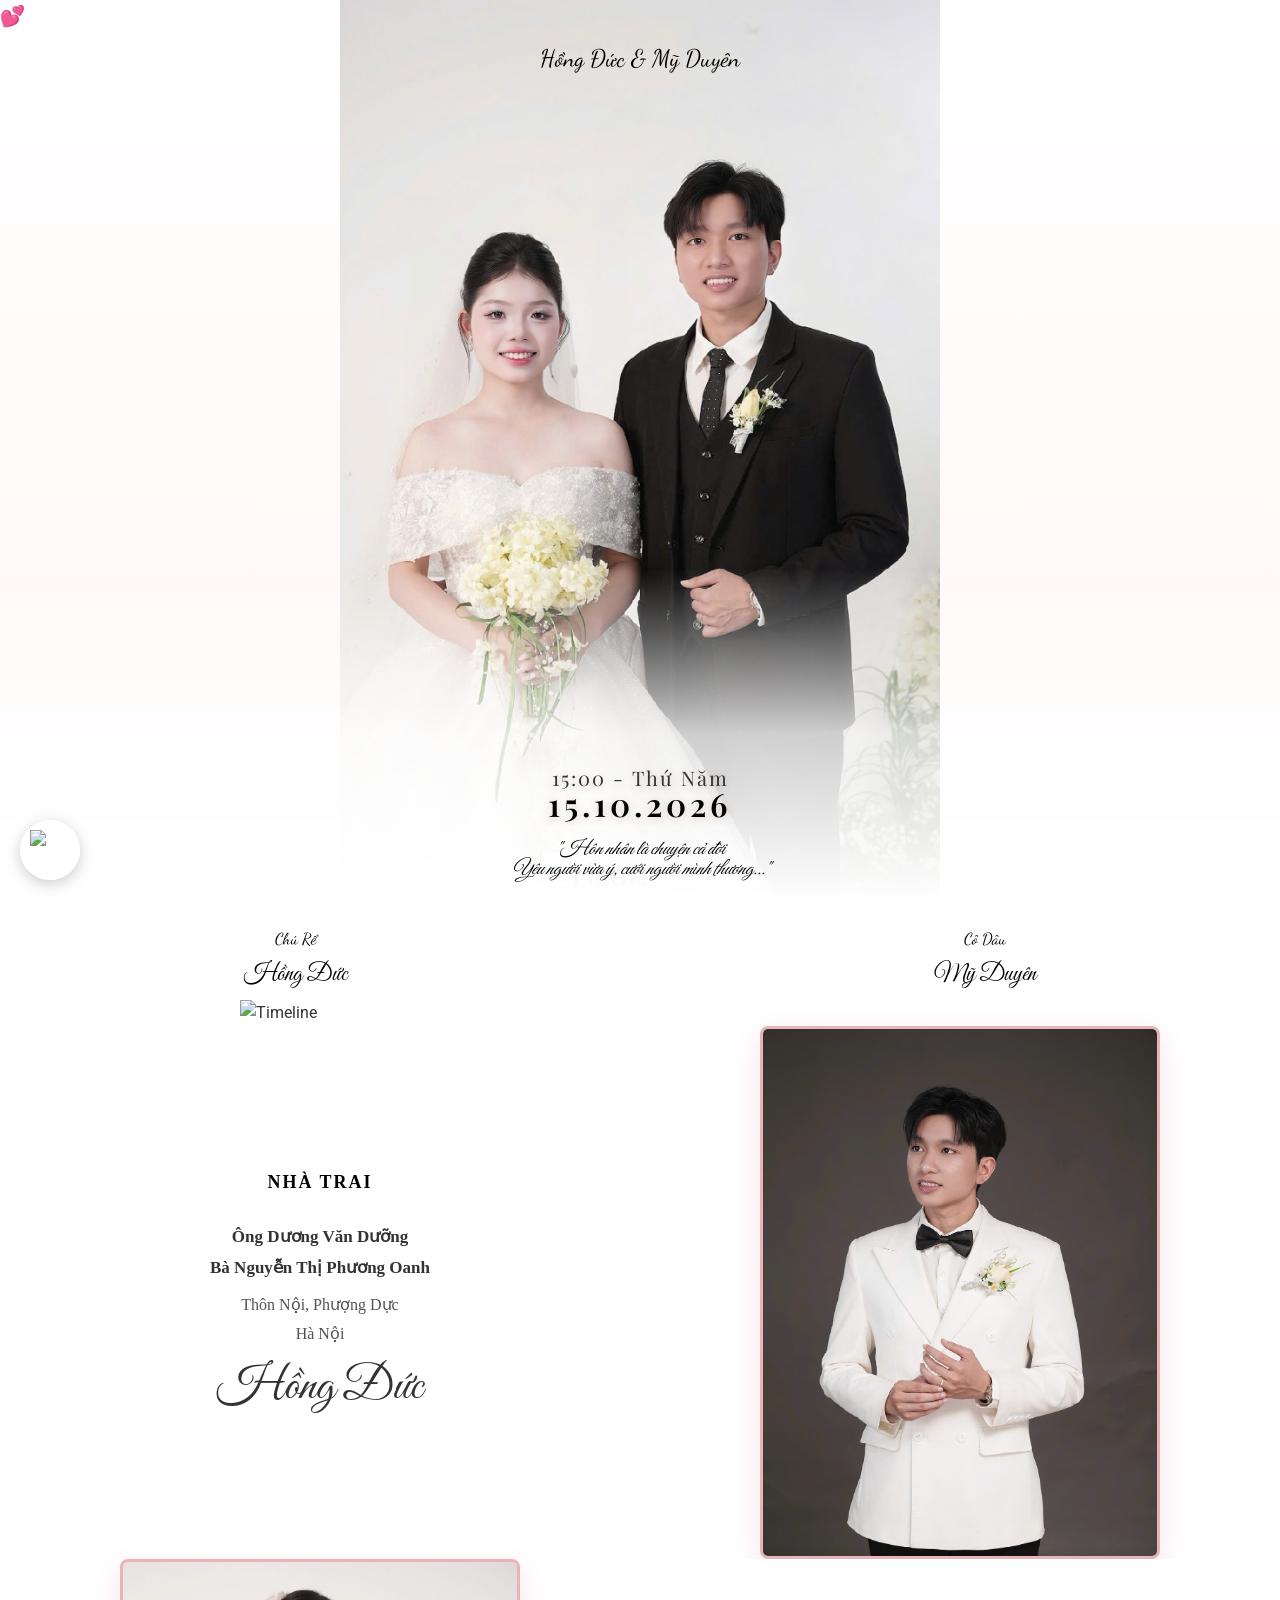
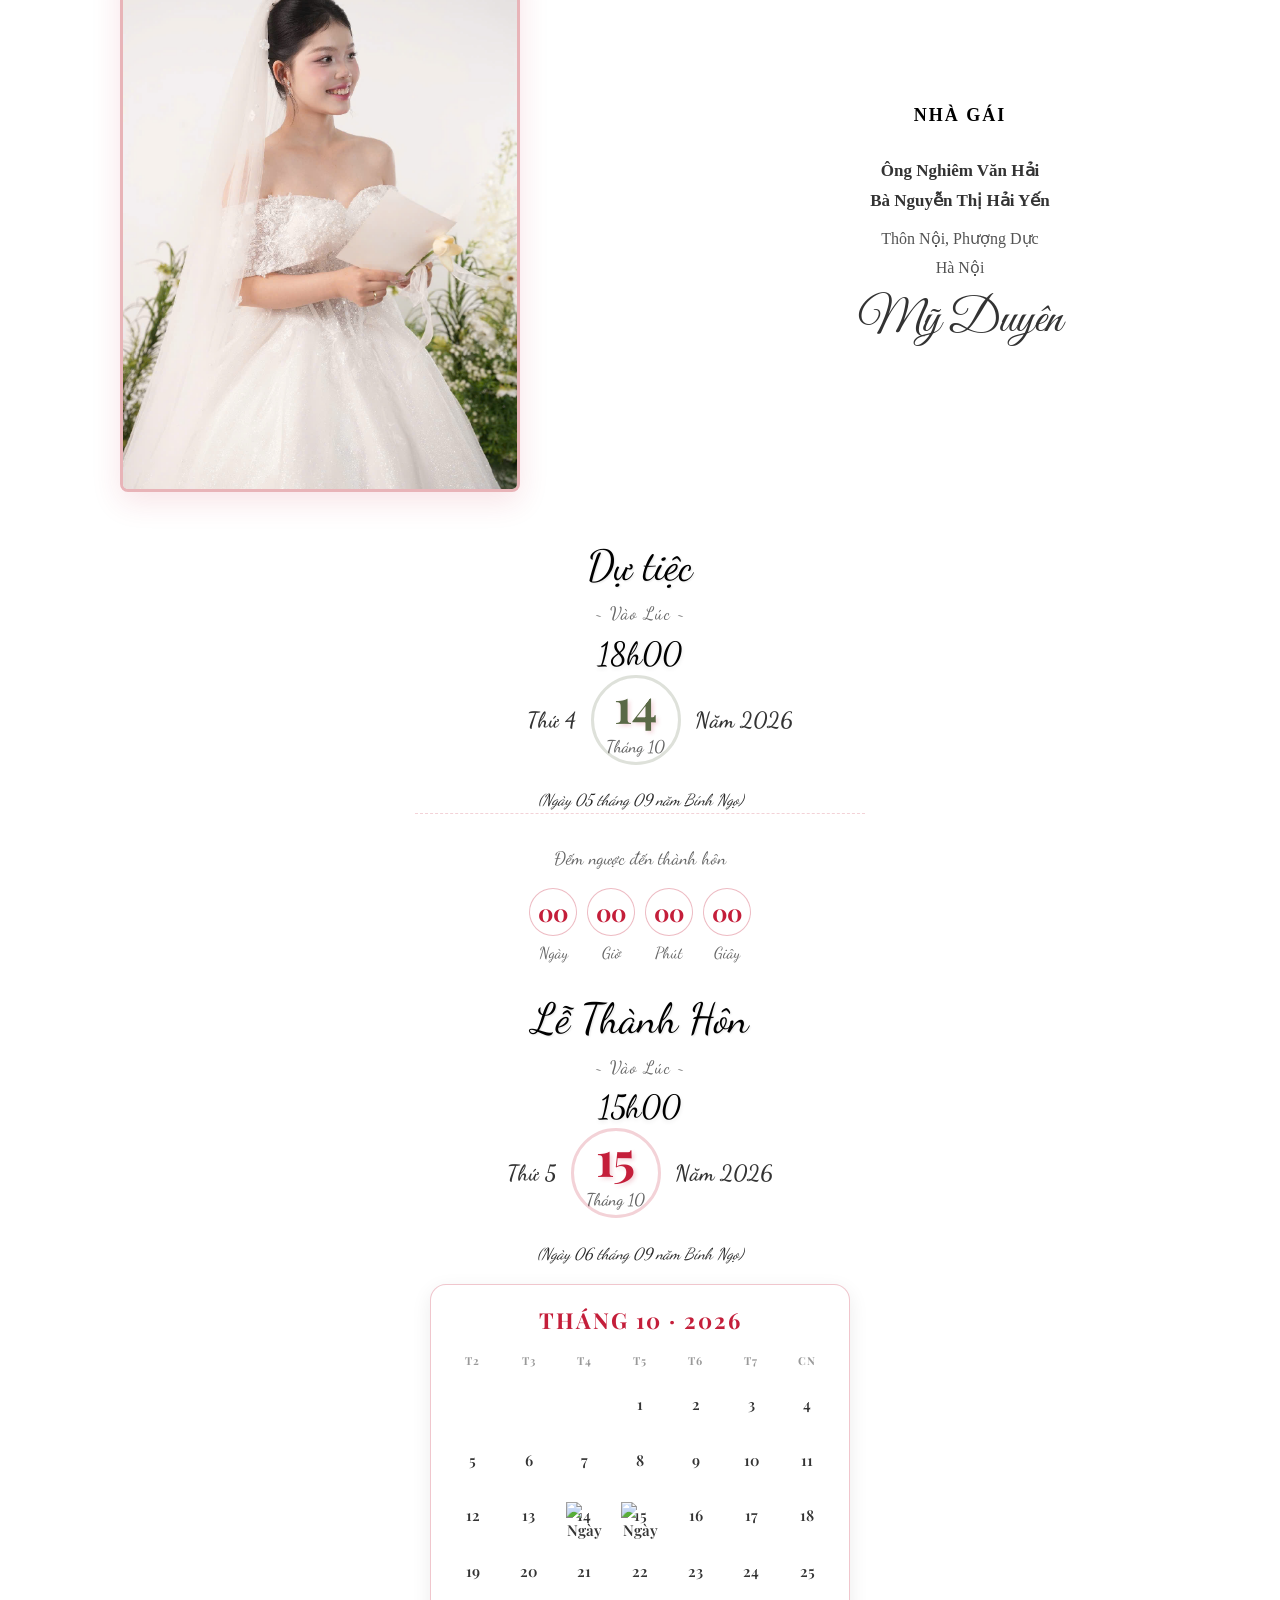
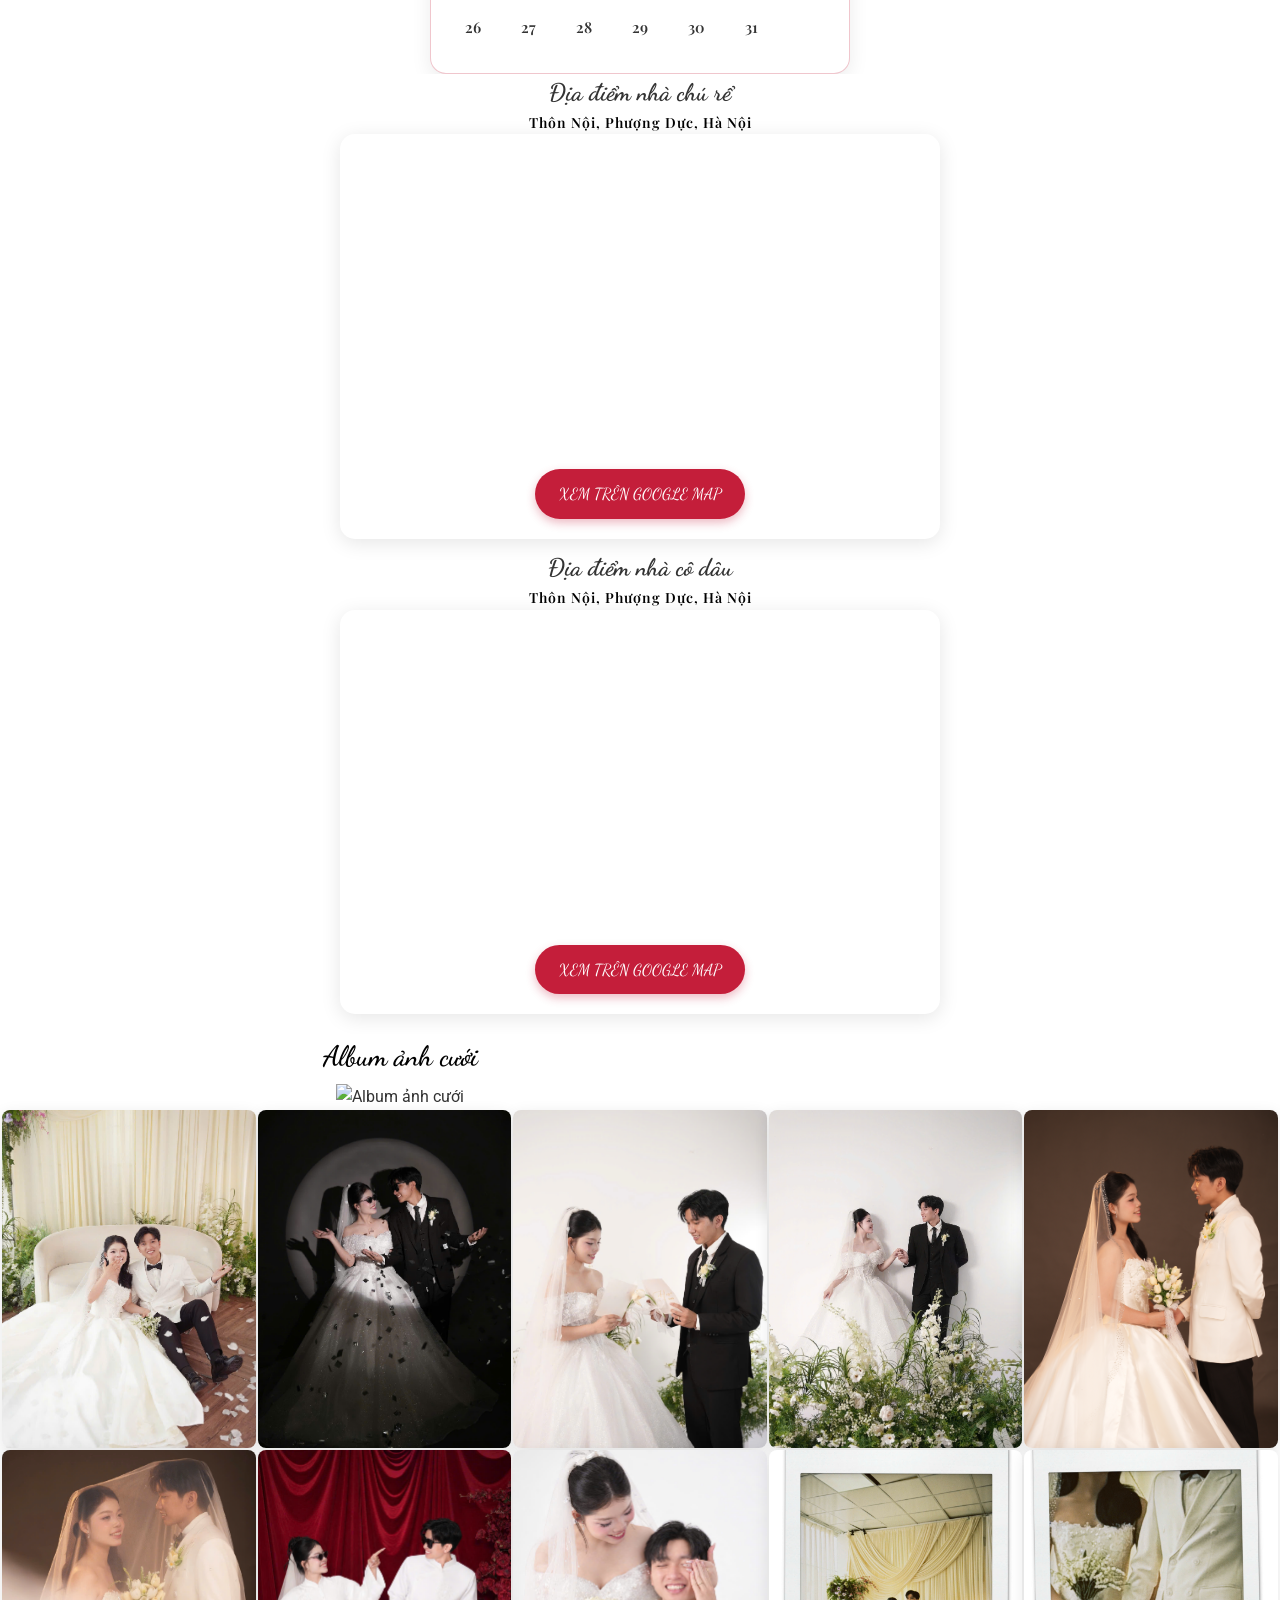
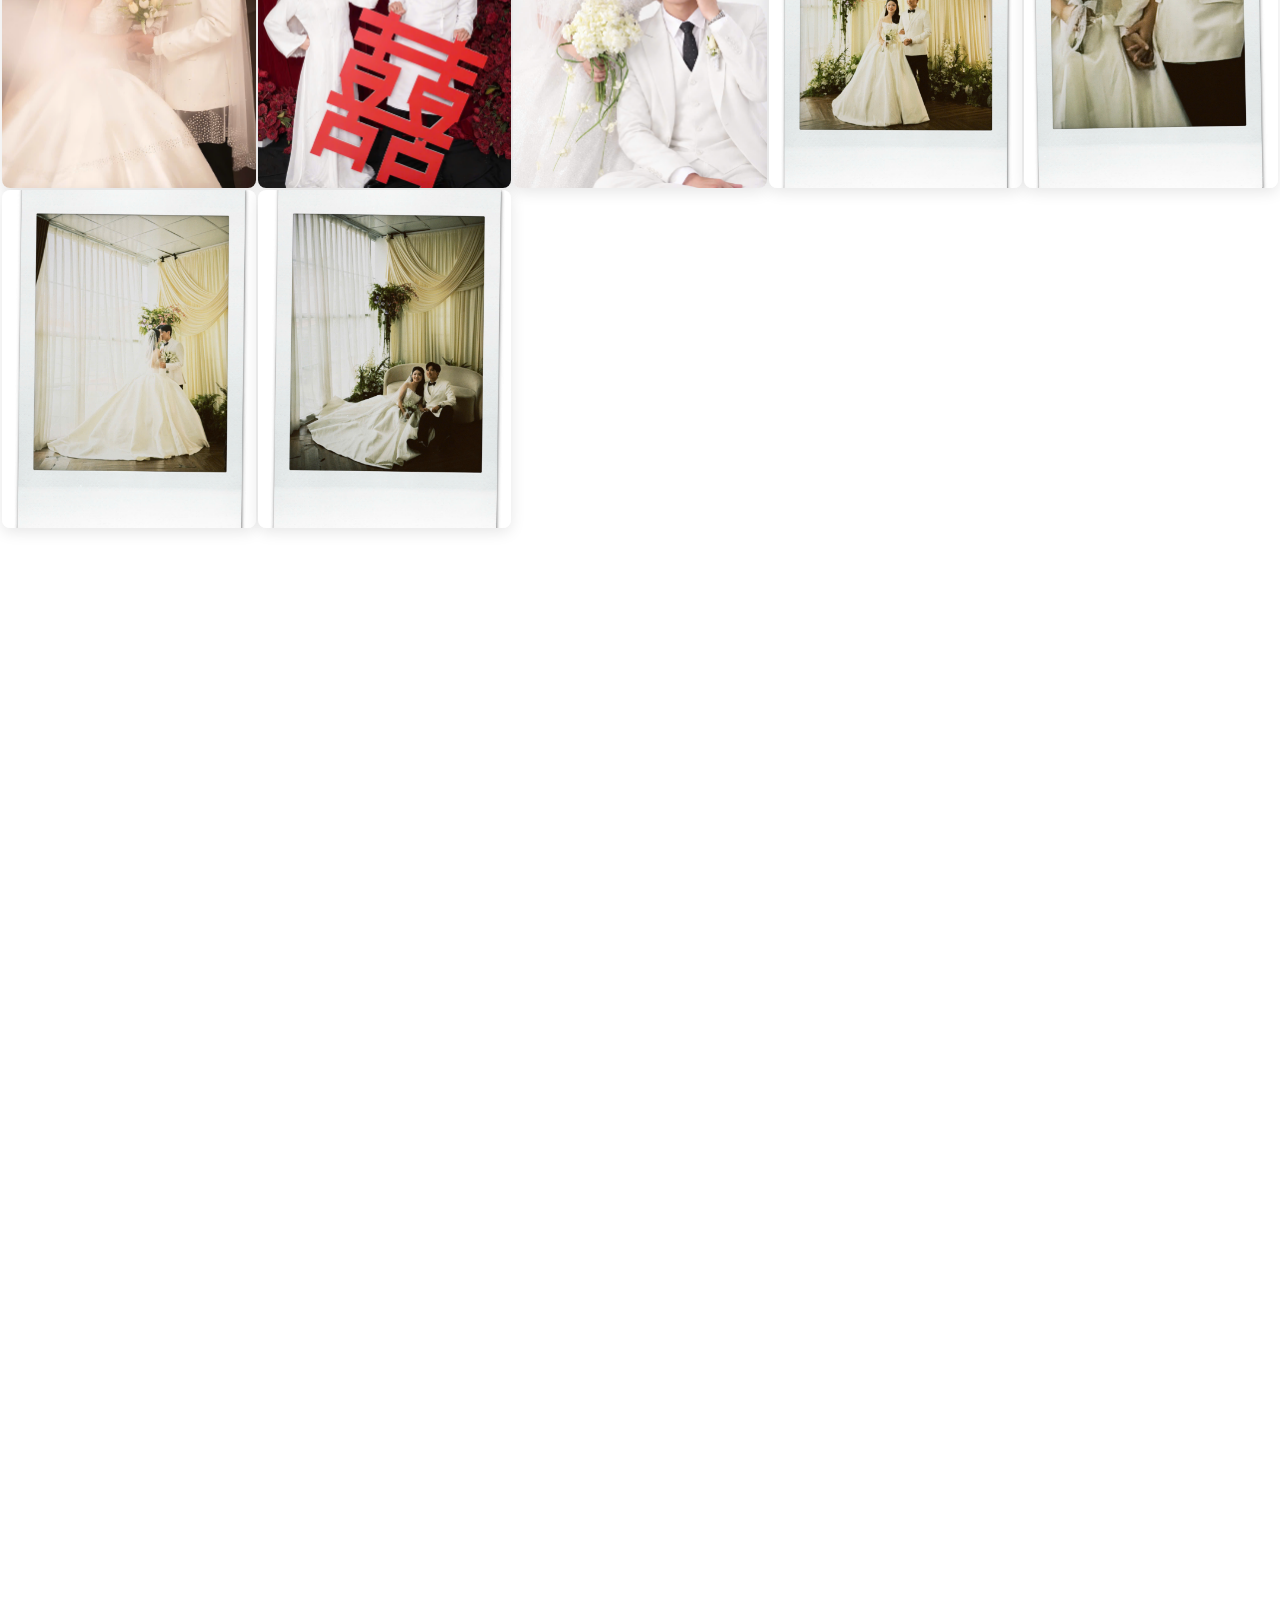
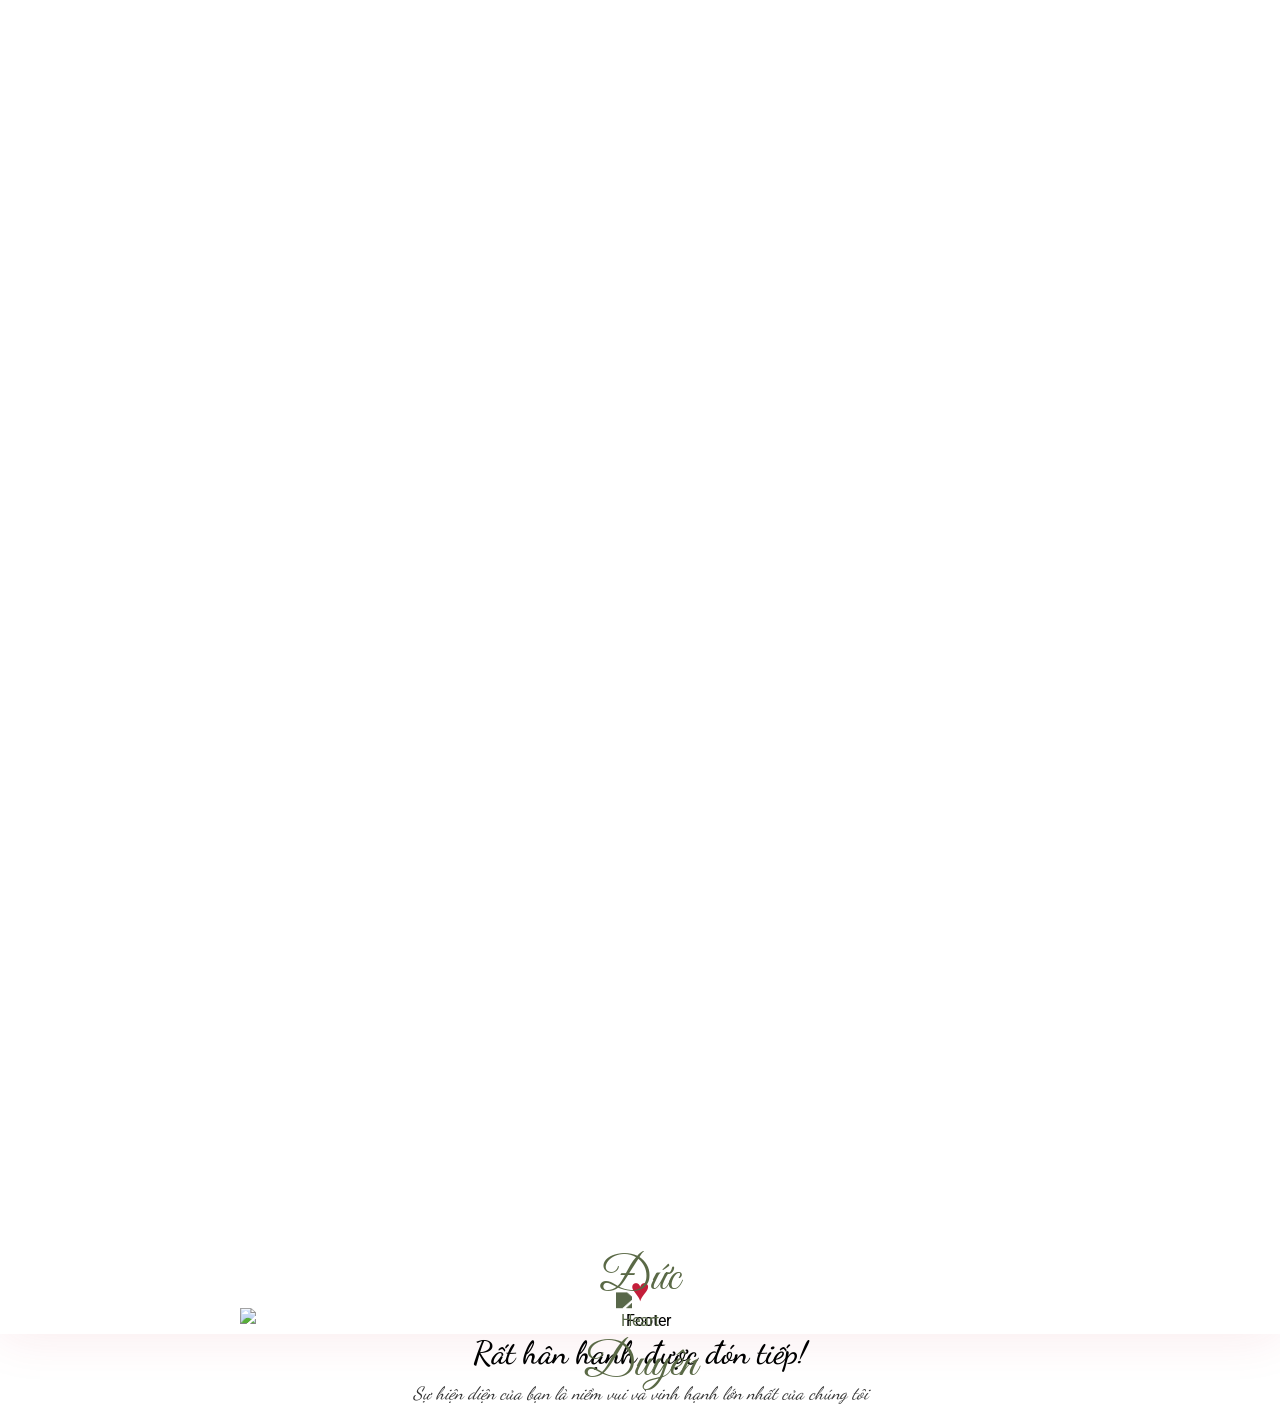
==== commit a34c3267: "loi chuc & xac nhan tham gia" ====
--- a/index.html
+++ b/index.html
@@ -2190,7 +2190,7 @@
             <div style="text-align: center; padding: 40px 20px;">
                 <h2 style="font-family: 'Dancing Script', cursive; font-size: 32px; color: #c41e3a; margin-bottom: 20px;">Lời Chúc</h2>
                 <p style="color: #666; font-size: 1.05rem; max-width: 600px; margin: 0 auto 10px;">
-                    Gửi những lời chúc phúc tốt đẹp nhất đến cô dâu chú rể. Lời chúc của bạn sẽ bay ngang màn hình và hiển thị tại đây! 💐
+                    Gửi những lời chúc phúc tốt đẹp nhất đến cô dâu chú rể! 💐
                 </p>
 
                 <form class="wish-form" id="wishForm" novalidate>
